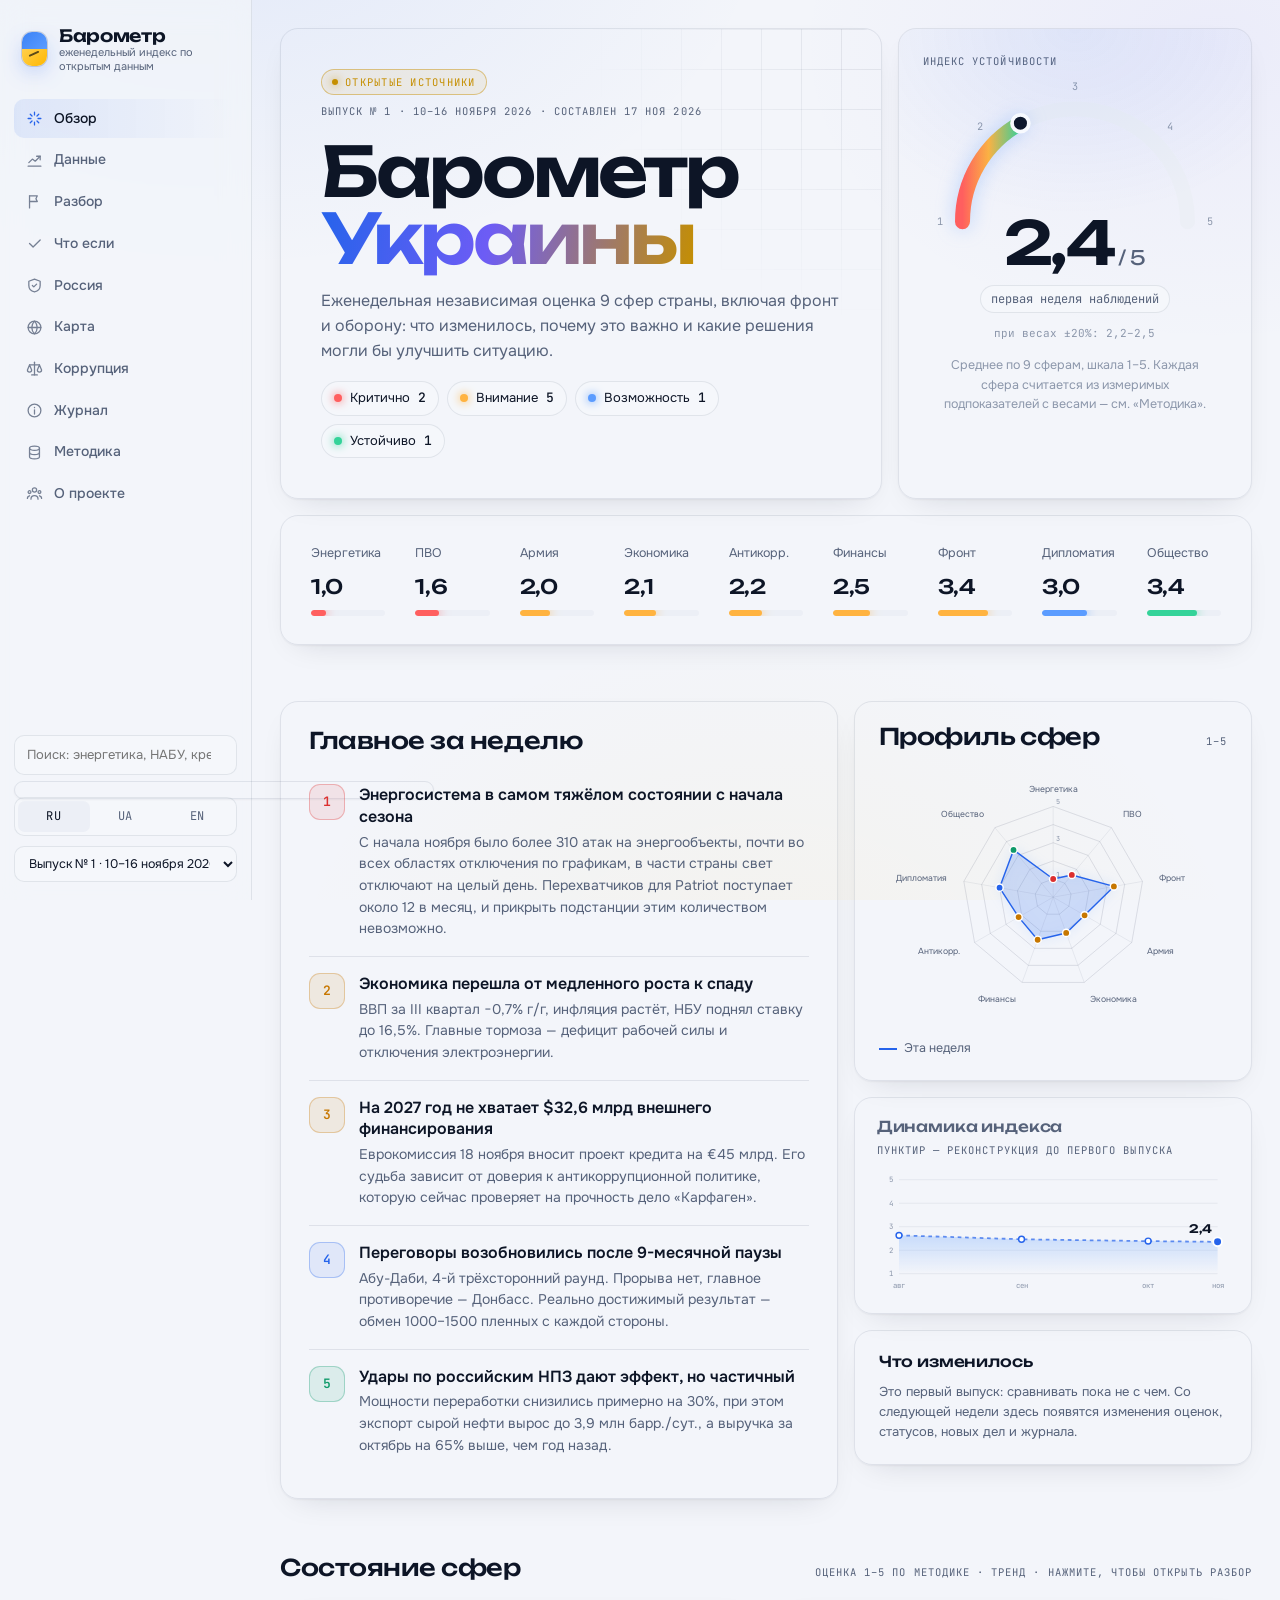
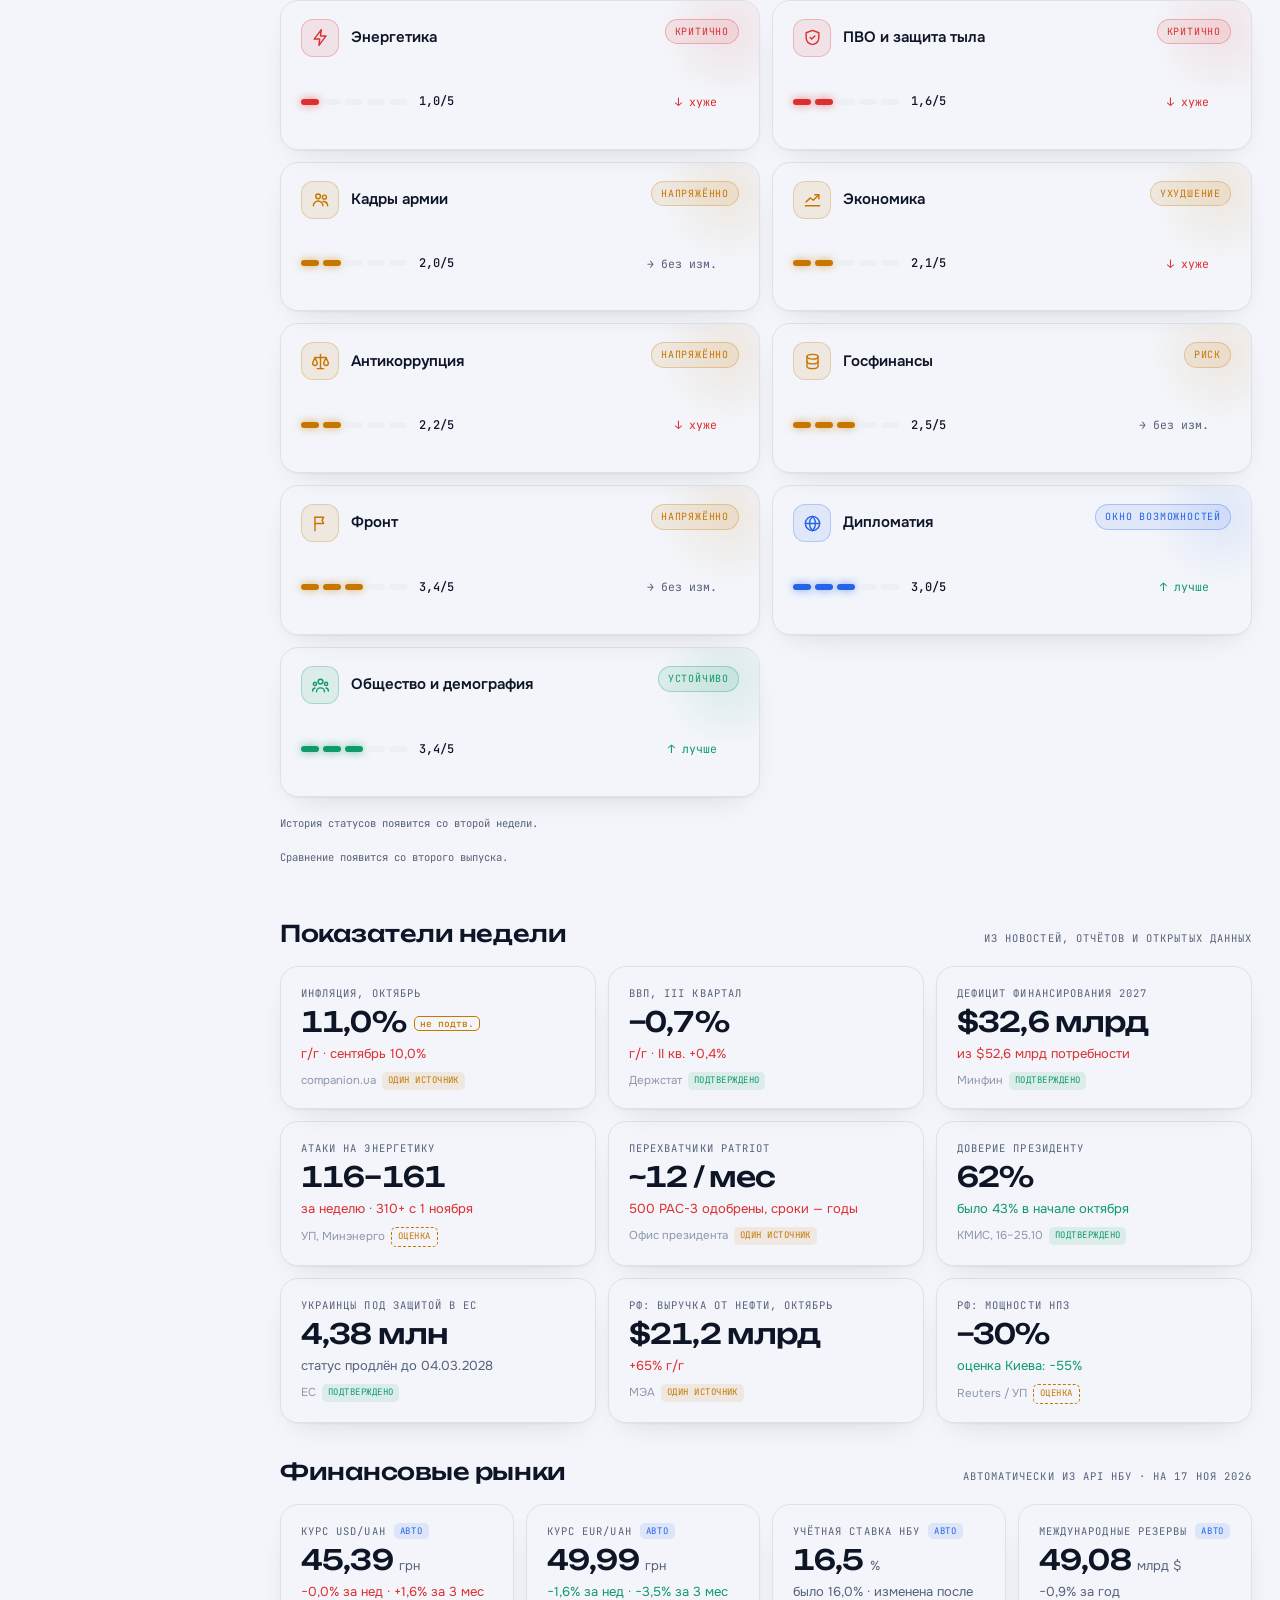
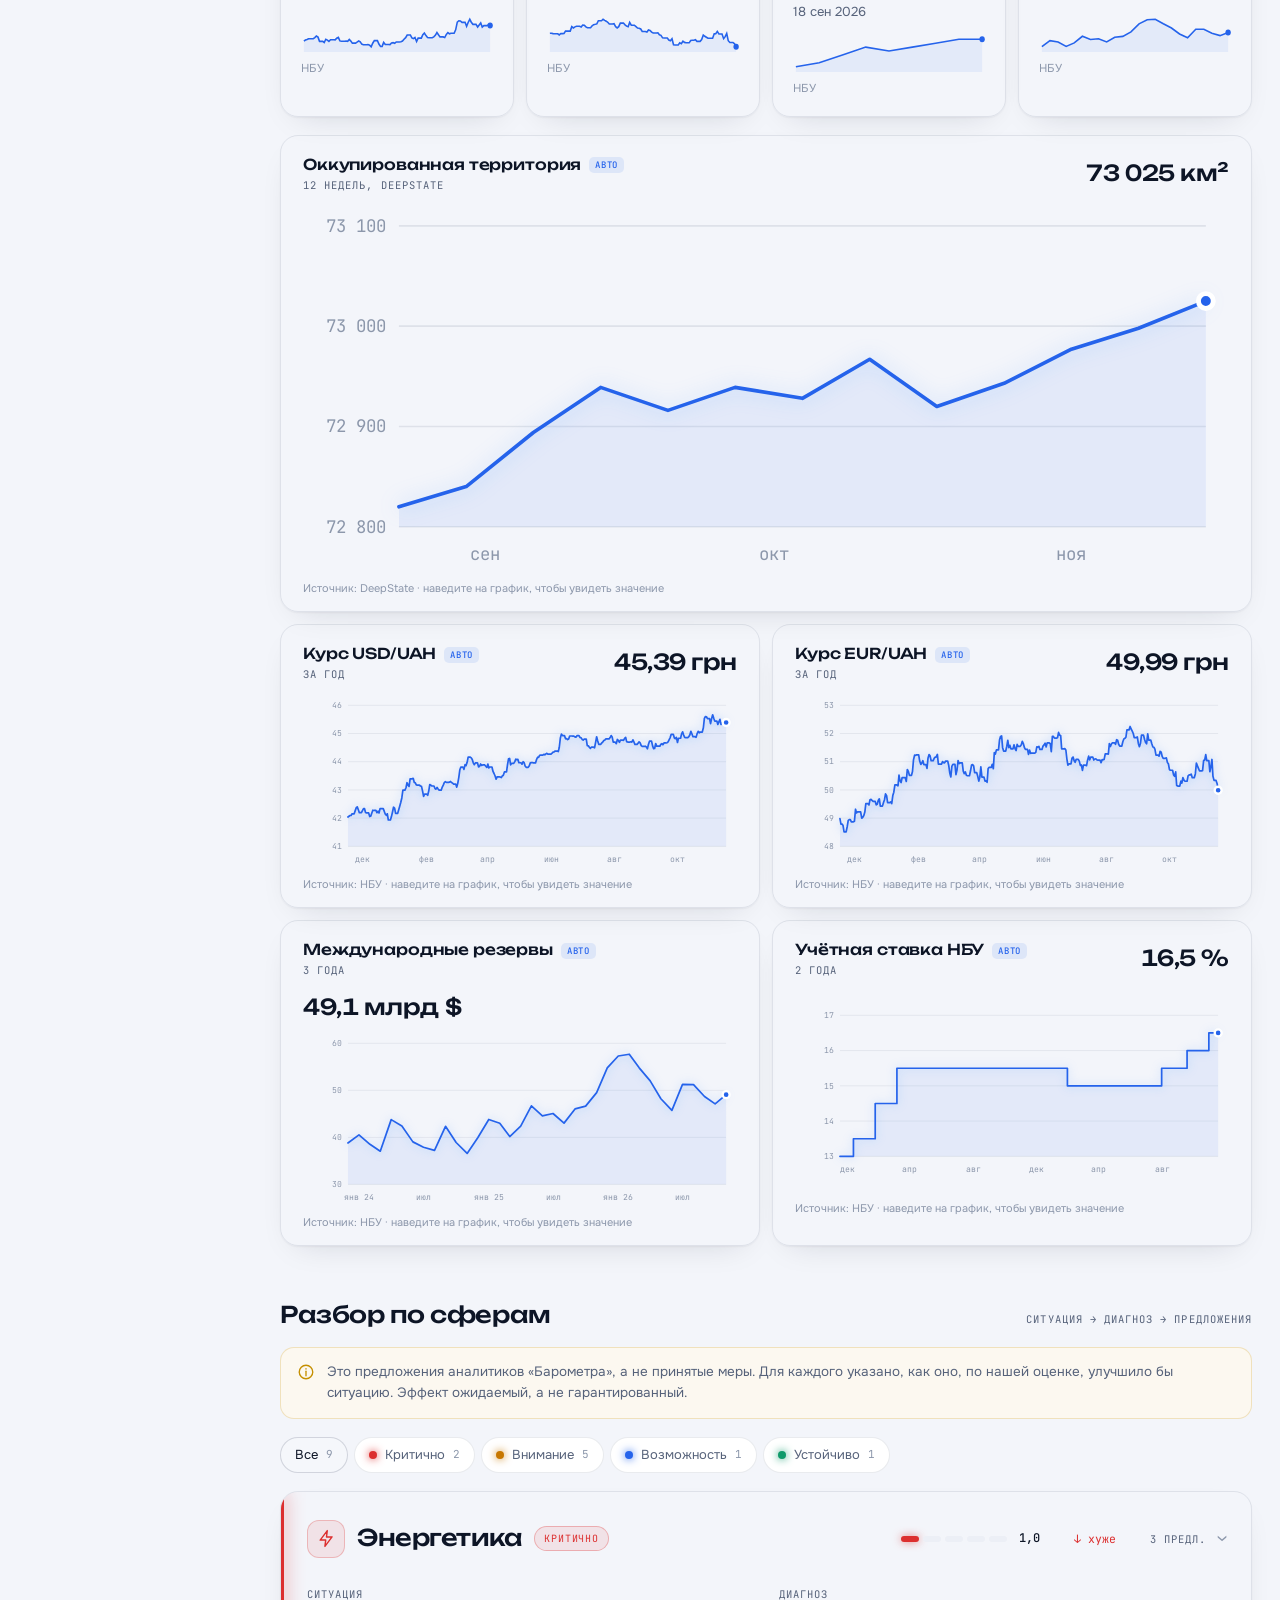
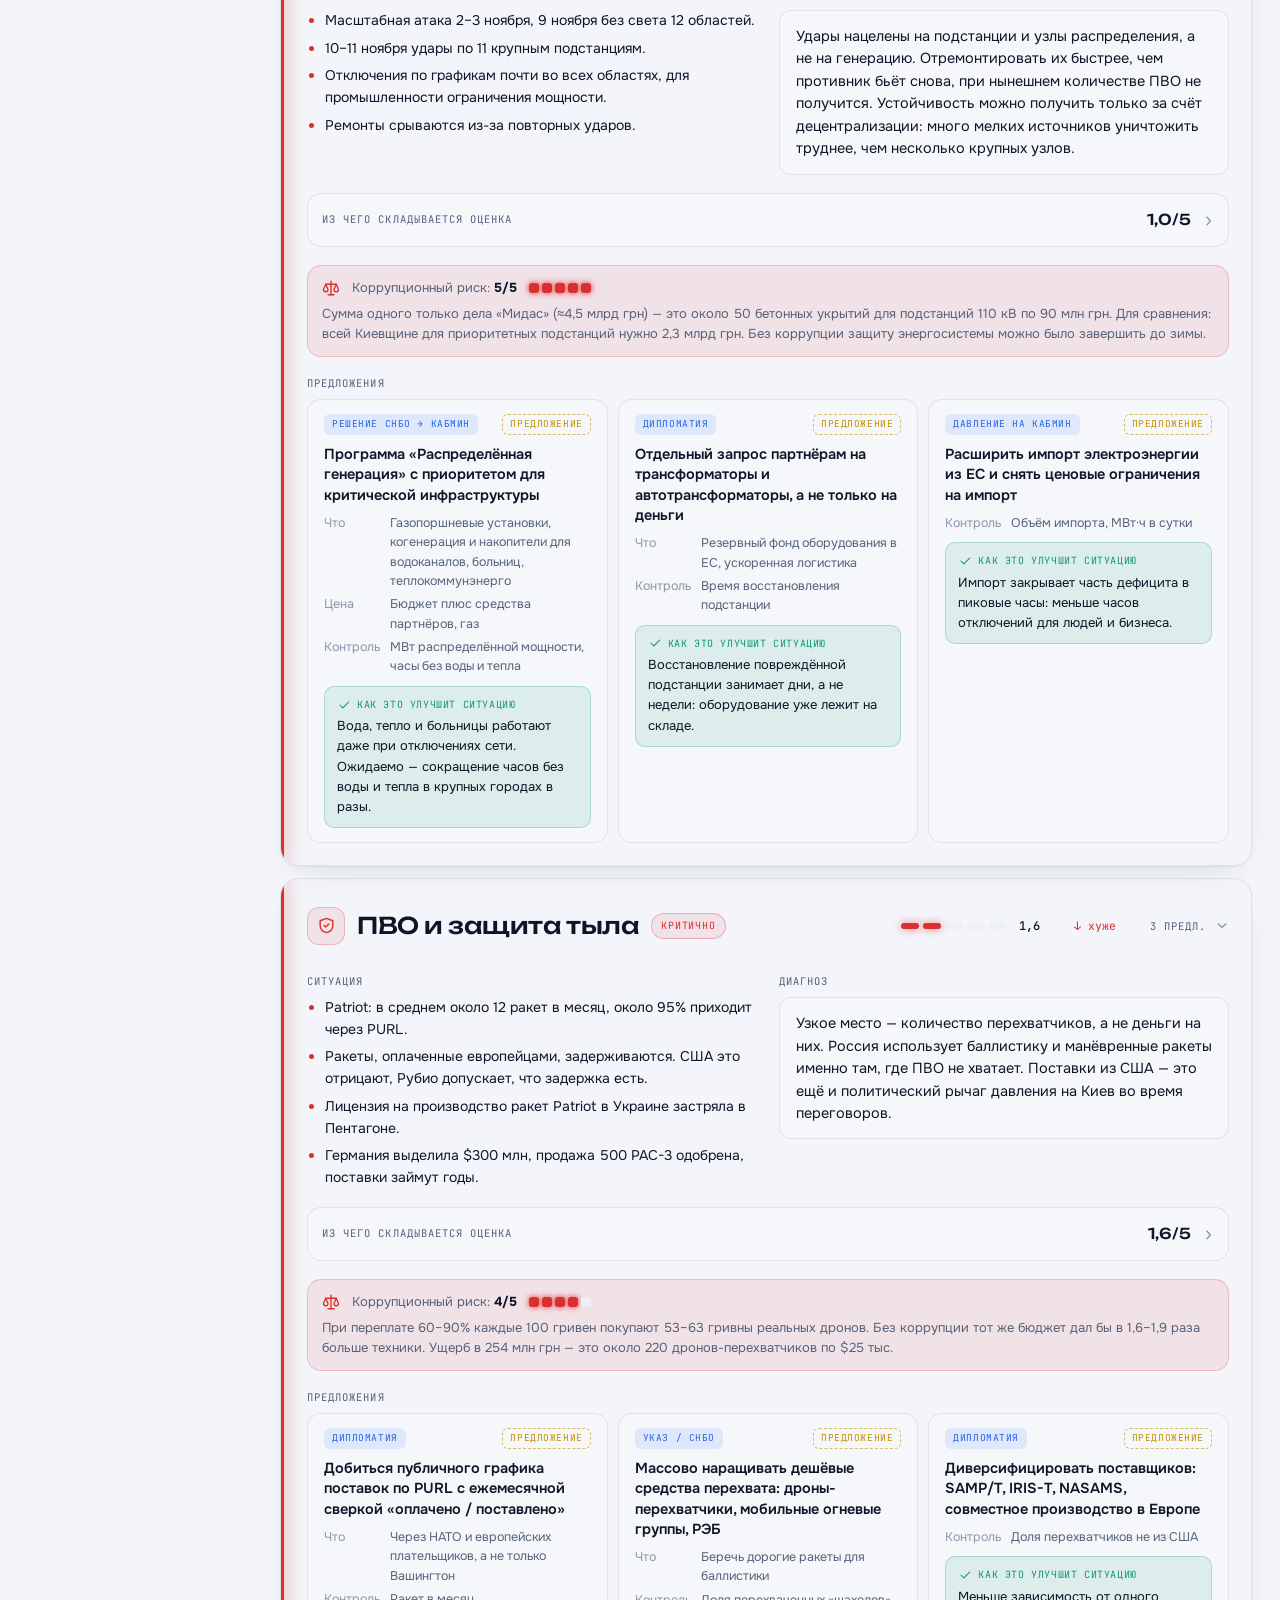
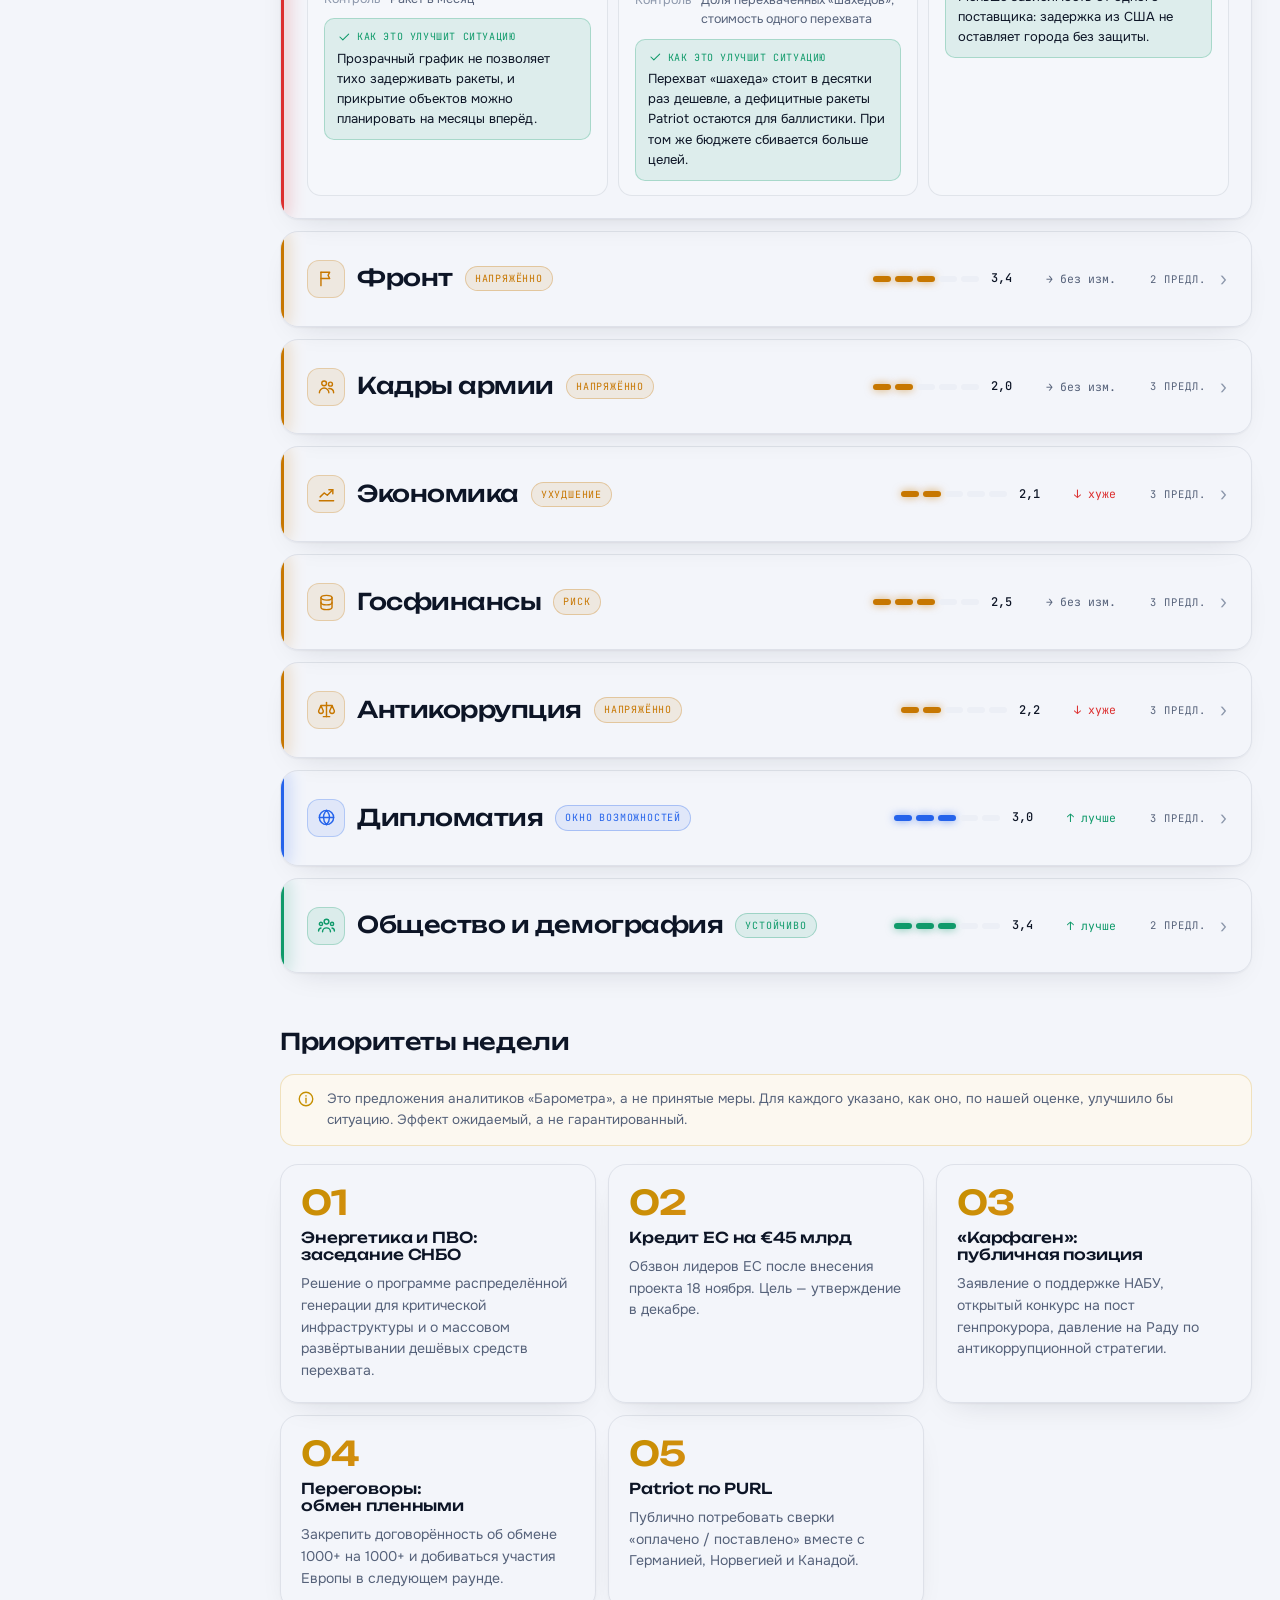
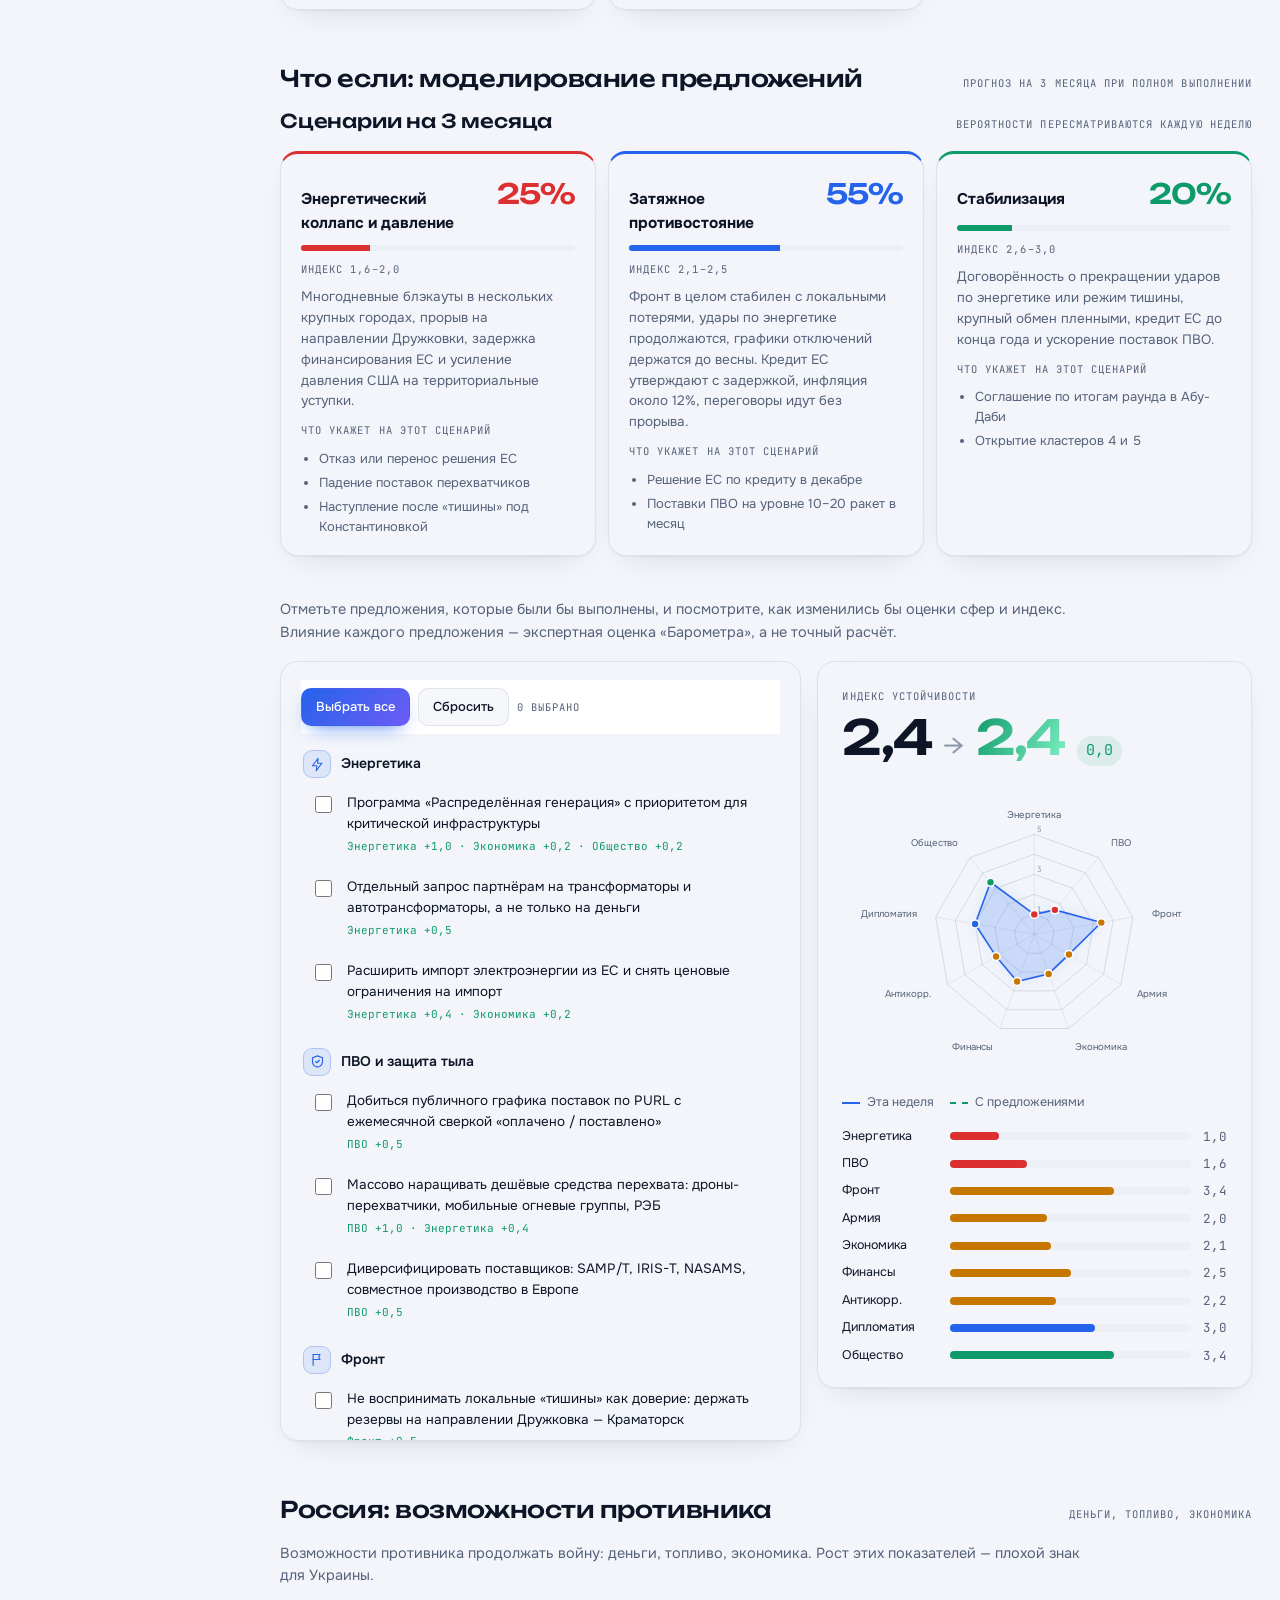
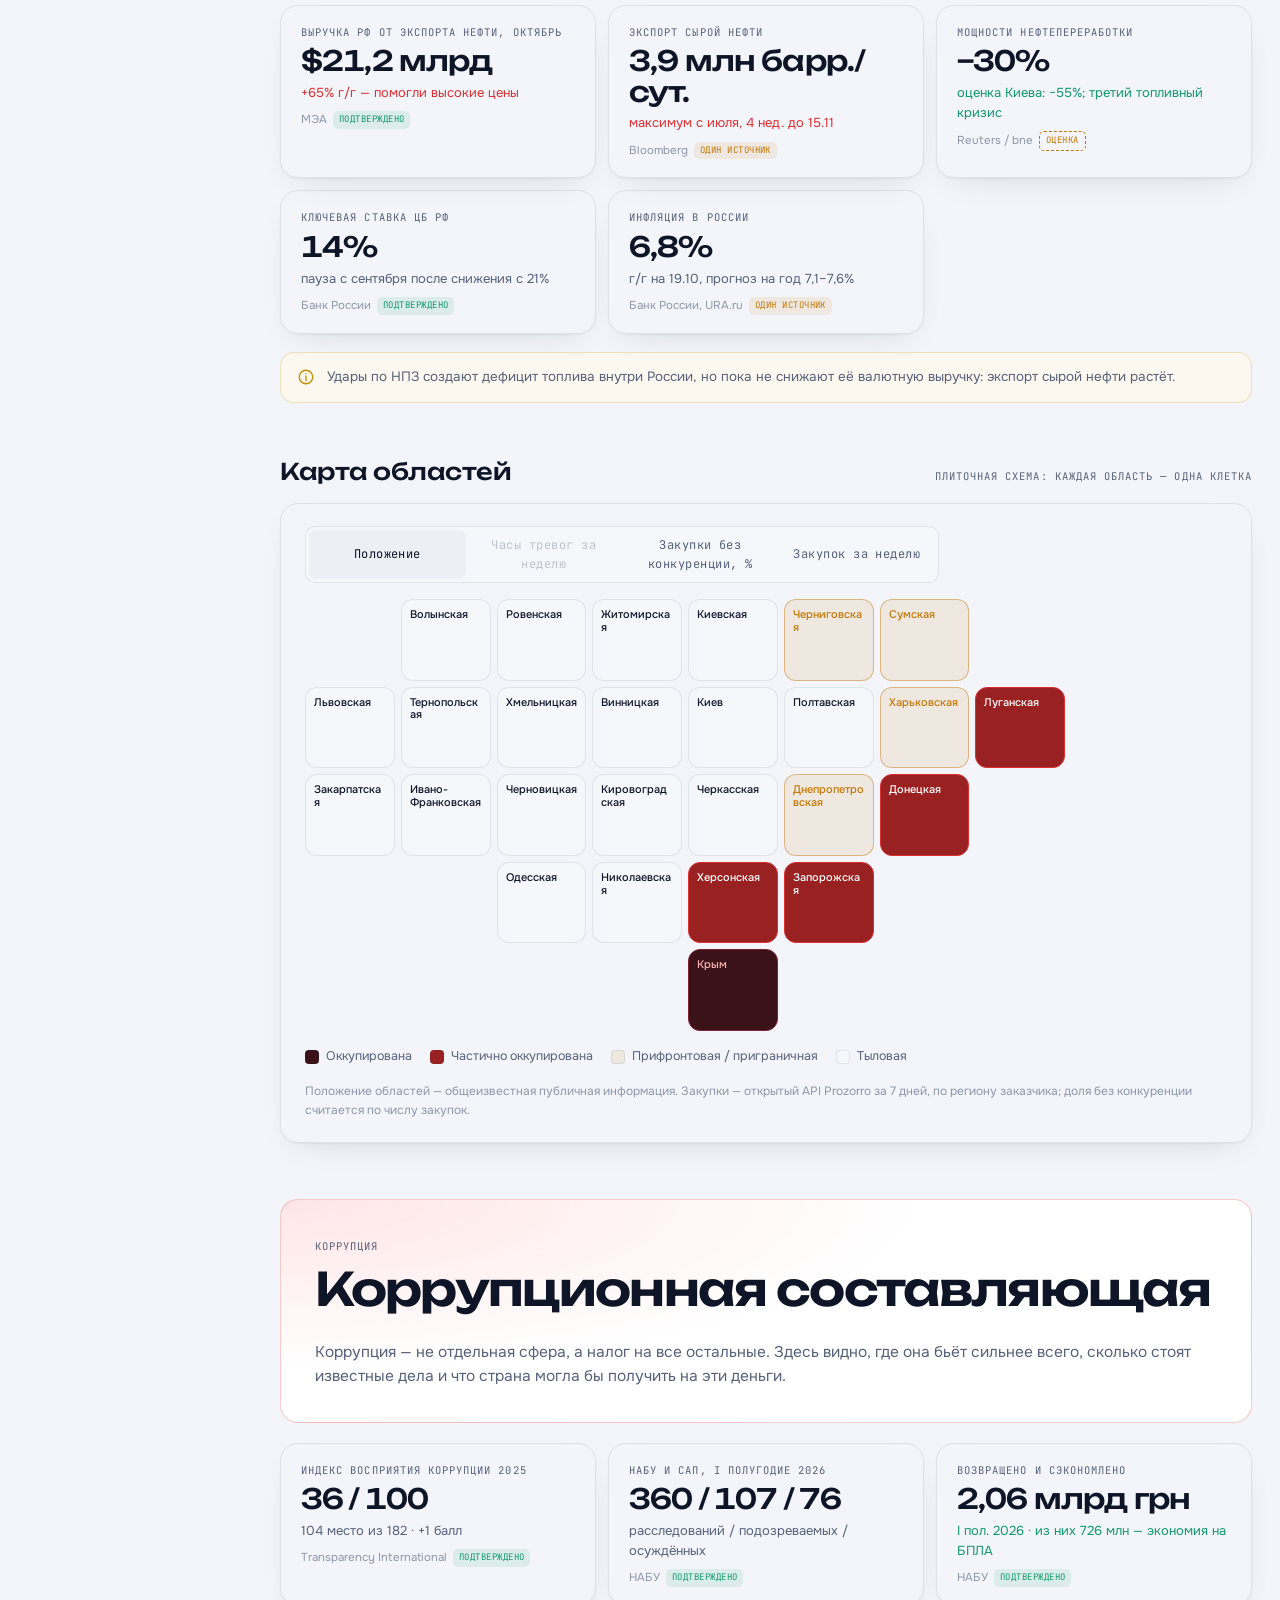
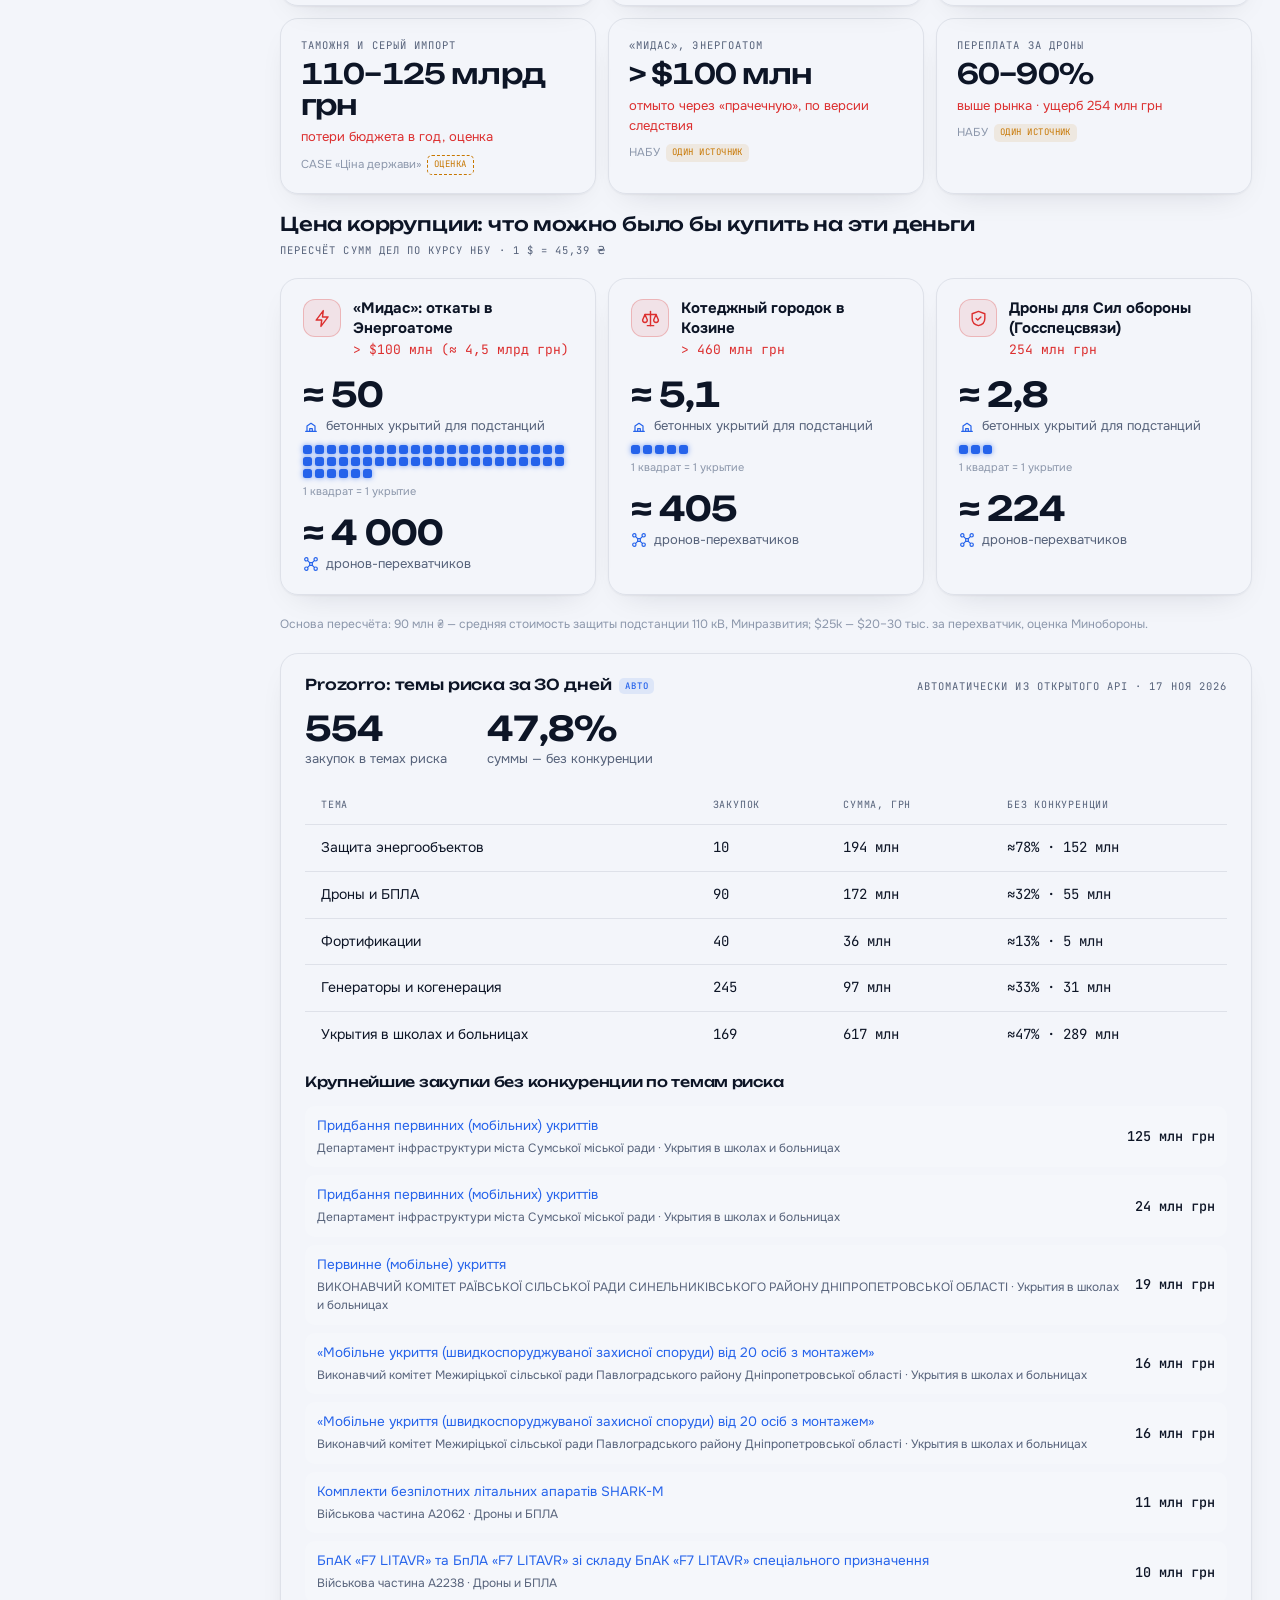
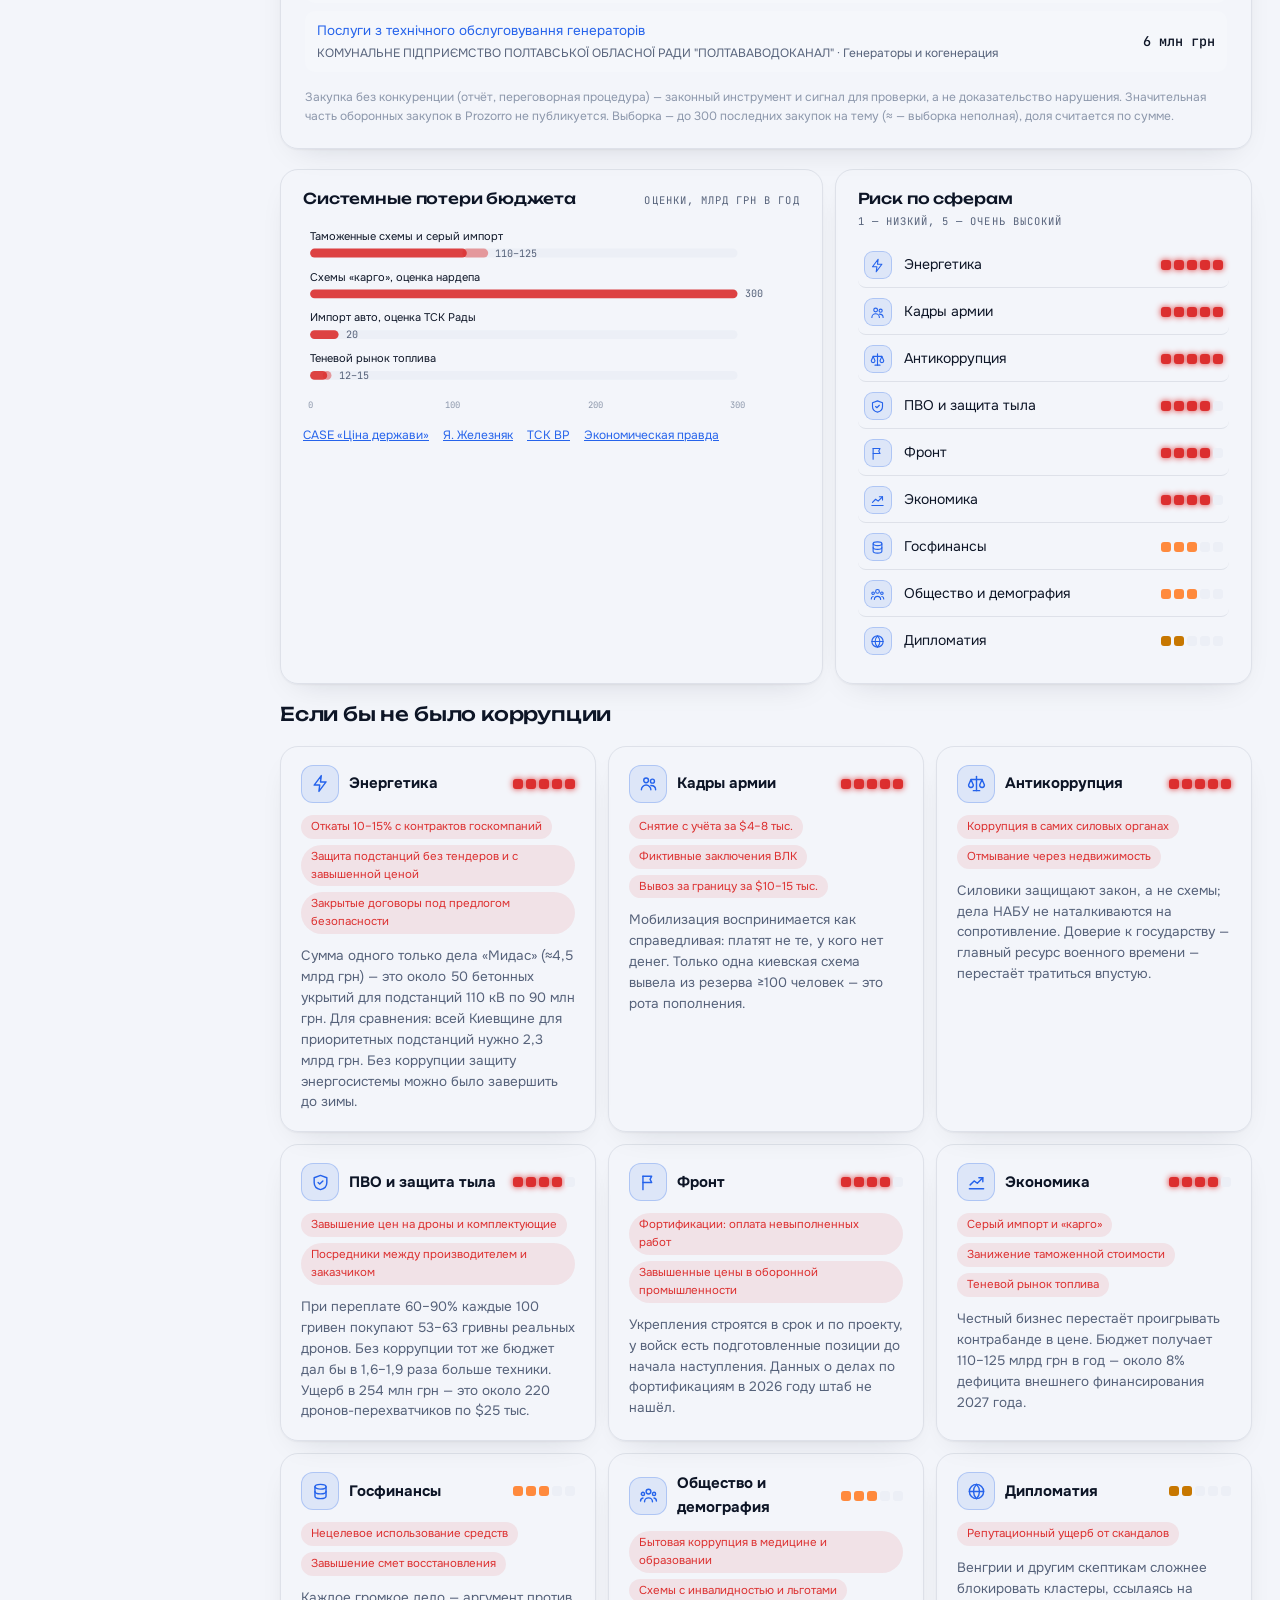
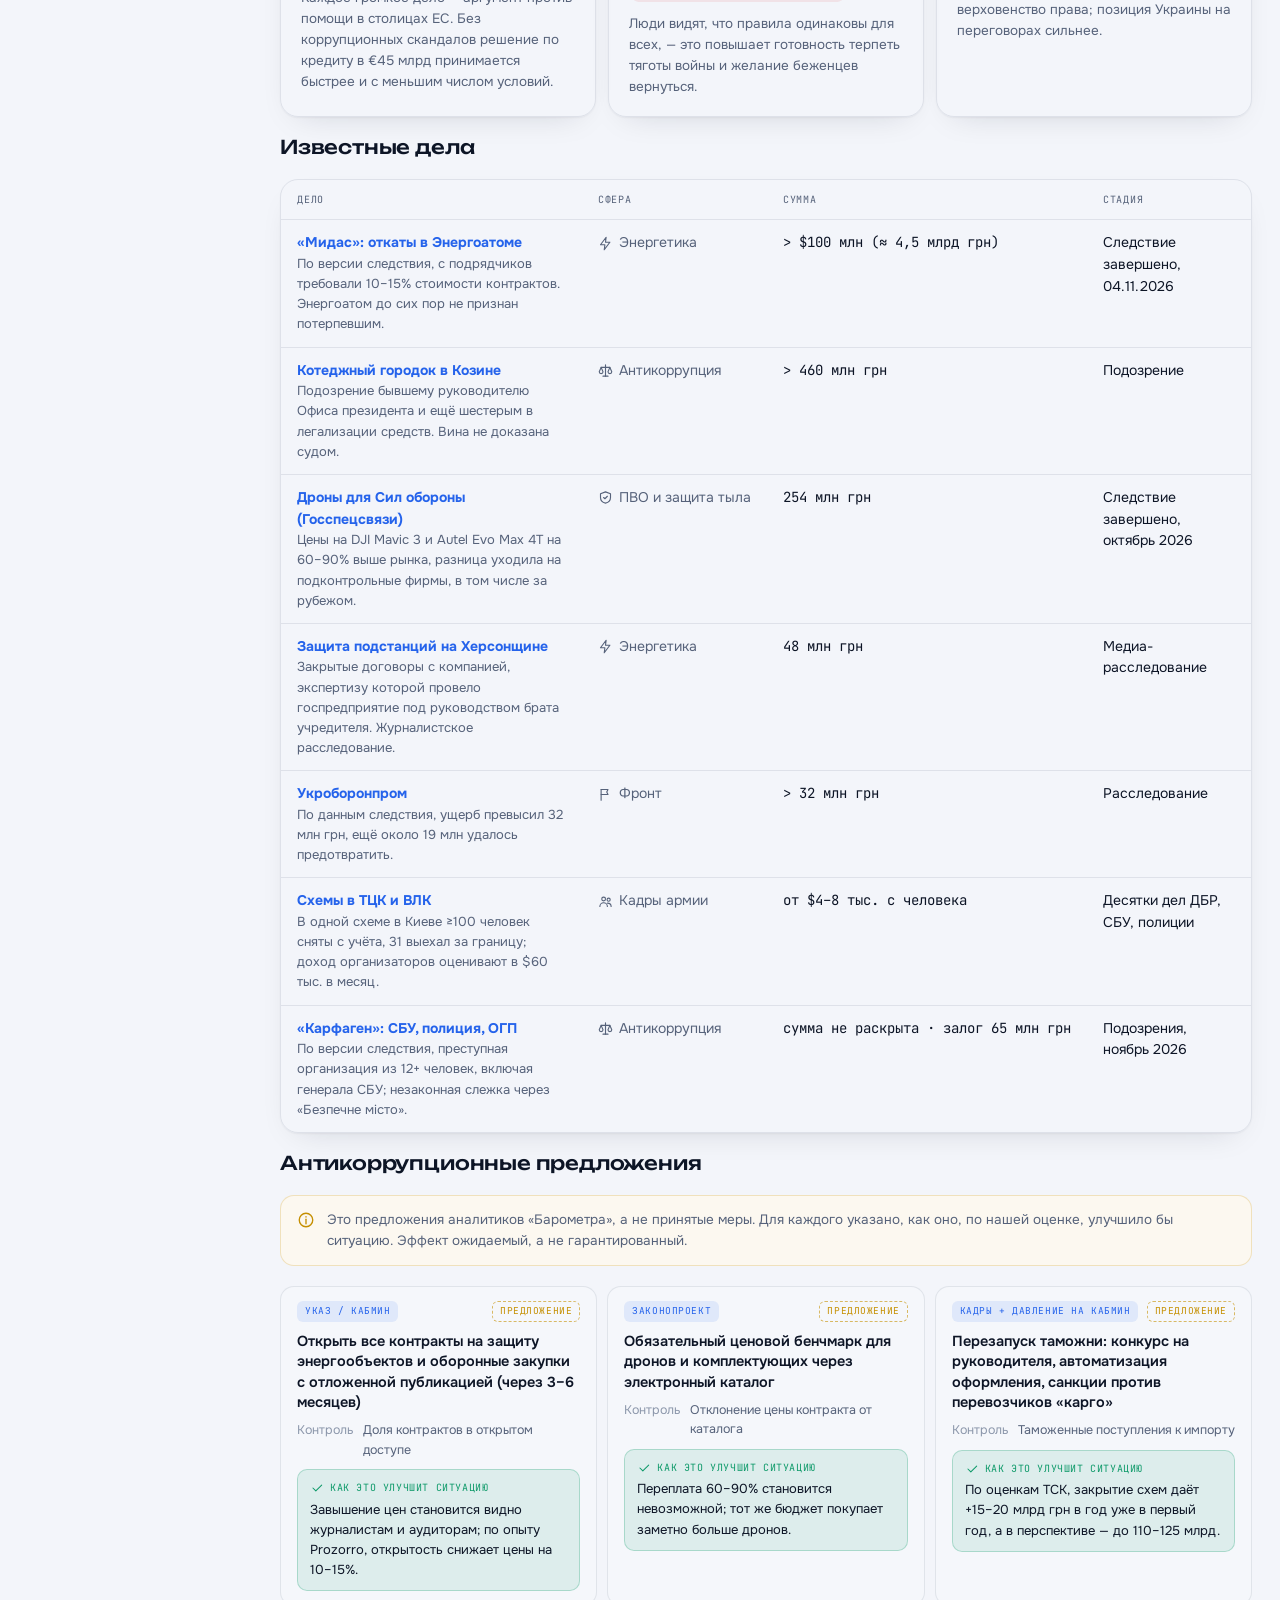
==== site/index.html @ 3b766e54 "Прогнозы с вероятностями, сценарии, панель «Россия», страницы выпусков, поиск, сравнение, контроль с" ====
<!doctype html>
<html lang="ru">
<head>
<meta charset="utf-8">
<meta name="viewport" content="width=device-width, initial-scale=1, viewport-fit=cover">
<title>Барометр Украины</title>
<meta name="claude:viewport-fit-sides" content="cover">
<meta name="description" content="Барометр Украины: еженедельный независимый индекс устойчивости по 9 сферам, данные, предложения и коррупционная составляющая. RU / UA / EN.">
<meta property="og:title" content="Барометр Украины">
<meta property="og:description" content="Еженедельный независимый индекс устойчивости Украины по открытым данным.">
<meta property="og:type" content="website">
<meta property="og:image" content="card.png">
<meta name="twitter:card" content="summary_large_image">
<meta name="theme-color" content="#07090f">
<link rel="preconnect" href="https://fonts.googleapis.com">
<link rel="stylesheet" href="https://fonts.googleapis.com/css2?family=Unbounded:wght@400;500;600;700&family=Onest:wght@400;500;600;700&family=JetBrains+Mono:wght@400;500;600&display=swap">
<link rel="stylesheet" href="style.css">
</head>
<body>
<div class="shell">
  <aside class="side-nav" id="side">
    <a class="brand" href="#overview">
      <span class="brand-mark" aria-hidden="true"><i></i><i></i><i></i></span>
      <span class="brand-txt"><span class="brand-name" data-i18n="brand">Барометр</span><span class="brand-sub" data-i18n="brandSub">еженедельный индекс по открытым данным</span></span>
    </a>
    <nav class="nav" id="nav" aria-label="Sections"></nav>
    <div class="search-wrap"><input type="search" id="search" autocomplete="off"><div class="search-res card" id="search-res" hidden></div></div>
    <div class="side-foot">
      <div class="seg" role="group" aria-label="Language" id="lang">
        <button type="button" id="lang-ru" data-lang="ru">RU</button>
        <button type="button" id="lang-uk" data-lang="uk">UA</button>
        <button type="button" id="lang-en" data-lang="en">EN</button>
      </div>
      <select id="week-select" aria-label="Week"></select>
    </div>
  </aside>

  <div class="main-col">
    <main class="wrap" id="app">
      <div class="loading" id="loading"><span class="spinner"></span></div>
    </main>
    <footer class="foot">
      <div class="foot-in">
        <span id="foot-note"></span>
        <span class="mono" id="updated"></span>
      </div>
    </footer>
  </div>
</div>
<script src="app.js"></script>
</body>
</html>
---- site/style.css ----
/* Барометр Украины — дизайн-система v4.
   Layout: боковая навигация + основная колонка; данные в «бенто»-сетке карточек.
   Тёмная тема — основная (ночной экран аналитического продукта), светлая — альтернативная. */
:root{
  --bg:#06080d; --bg-2:#0a0e16; --surface:#0d121c; --surface-2:#121928; --surface-3:#182133;
  --ink:#eaf0fa; --muted:#93a0b6; --faint:#5f6b80; --line:rgba(148,170,210,.11); --line-2:rgba(148,170,210,.2);
  --accent:#5b9cff; --accent-2:#8b7bff; --accent-soft:rgba(91,156,255,.14); --wheat:#ffcf4d;
  --crit:#ff5f5f; --warn:#ffb340; --ok:#34d399; --info:#5b9cff;
  --crit-bg:rgba(255,95,95,.13); --warn-bg:rgba(255,179,64,.13); --ok-bg:rgba(52,211,153,.13); --info-bg:rgba(91,156,255,.14);
  --crit-s:#ff5f5f; --warn-s:#ffb340; --ok-s:#34d399; --info-s:#5b9cff;
  --screen:#0d121c; --screen-2:#121928; --screen-ink:#eaf0fa; --screen-muted:#93a0b6; --screen-line:rgba(148,170,210,.11);
  --f-display:"Unbounded","Segoe UI",system-ui,sans-serif;
  --f-body:"Onest","Segoe UI",system-ui,sans-serif;
  --f-mono:"JetBrains Mono",ui-monospace,Consolas,monospace;
  --gl:max(16px,env(safe-area-inset-left,0px)); --gr:max(16px,env(safe-area-inset-right,0px));
  --radius:18px; --radius-s:12px;
  --card-bg:linear-gradient(180deg,rgba(255,255,255,.035),rgba(255,255,255,.012));
  --shadow:0 1px 0 rgba(255,255,255,.04) inset,0 20px 40px -24px rgba(0,0,0,.6);
  --glow-a:rgba(91,156,255,.16); --glow-b:rgba(139,123,255,.10); --glow-c:rgba(255,207,77,.06);
  color-scheme:dark;
}
@media (prefers-color-scheme:light){:root:not([data-theme="dark"]){
  --bg:#f3f5fa; --bg-2:#eef1f7; --surface:#ffffff; --surface-2:#f5f7fb; --surface-3:#eceff6;
  --ink:#0d1526; --muted:#56627a; --faint:#8c97ab; --line:rgba(20,34,64,.09); --line-2:rgba(20,34,64,.16);
  --accent:#2563eb; --accent-2:#6d5cf5; --accent-soft:rgba(37,99,235,.10); --wheat:#c58f00;
  --crit:#dc2f2f; --warn:#c77700; --ok:#0f9a6a; --info:#2563eb;
  --crit-bg:rgba(220,47,47,.09); --warn-bg:rgba(199,119,0,.10); --ok-bg:rgba(15,154,106,.10); --info-bg:rgba(37,99,235,.09);
  --screen:#ffffff; --screen-2:#f5f7fb; --screen-ink:#0d1526; --screen-muted:#56627a; --screen-line:rgba(20,34,64,.09);
  --card-bg:#ffffff; --shadow:0 1px 2px rgba(13,21,38,.05),0 12px 32px -18px rgba(13,21,38,.18);
  --glow-a:rgba(37,99,235,.08); --glow-b:rgba(109,92,245,.06); --glow-c:rgba(255,207,77,.08); color-scheme:light}}
:root[data-theme="light"]{
  --bg:#f3f5fa; --bg-2:#eef1f7; --surface:#ffffff; --surface-2:#f5f7fb; --surface-3:#eceff6;
  --ink:#0d1526; --muted:#56627a; --faint:#8c97ab; --line:rgba(20,34,64,.09); --line-2:rgba(20,34,64,.16);
  --accent:#2563eb; --accent-2:#6d5cf5; --accent-soft:rgba(37,99,235,.10); --wheat:#c58f00;
  --crit:#dc2f2f; --warn:#c77700; --ok:#0f9a6a; --info:#2563eb;
  --crit-bg:rgba(220,47,47,.09); --warn-bg:rgba(199,119,0,.10); --ok-bg:rgba(15,154,106,.10); --info-bg:rgba(37,99,235,.09);
  --screen:#ffffff; --screen-2:#f5f7fb; --screen-ink:#0d1526; --screen-muted:#56627a; --screen-line:rgba(20,34,64,.09);
  --card-bg:#ffffff; --shadow:0 1px 2px rgba(13,21,38,.05),0 12px 32px -18px rgba(13,21,38,.18);
  --glow-a:rgba(37,99,235,.08); --glow-b:rgba(109,92,245,.06); --glow-c:rgba(255,207,77,.08); color-scheme:light}

*{box-sizing:border-box}
html{scroll-padding-top:24px;scroll-behavior:smooth}
@media (prefers-reduced-motion:reduce){html{scroll-behavior:auto}*{transition:none!important;animation:none!important}}
body{margin:0;background:var(--bg);color:var(--ink);font-family:var(--f-body);font-size:15px;line-height:1.55;-webkit-font-smoothing:antialiased;
  background-image:radial-gradient(900px 600px at 18% -10%,var(--glow-a),transparent 60%),radial-gradient(700px 500px at 95% 5%,var(--glow-b),transparent 60%),radial-gradient(800px 600px at 60% 110%,var(--glow-c),transparent 60%);
  background-attachment:fixed}
h1,h2,h3,h4{font-family:var(--f-display);text-wrap:balance;margin:0;line-height:1.15;letter-spacing:-.02em}
h2{font-size:clamp(19px,2vw,23px);font-weight:500}
h3{font-size:15px;font-weight:500;letter-spacing:-.01em}
p{margin:0}
a{color:var(--accent)}
:focus-visible{outline:2px solid var(--accent);outline-offset:2px;border-radius:6px}
::selection{background:var(--accent);color:#fff}
.mono{font-family:var(--f-mono);font-variant-numeric:tabular-nums}
.label{font-family:var(--f-mono);font-size:10.5px;letter-spacing:.1em;text-transform:uppercase;color:var(--muted)}
.muted{color:var(--muted);font-size:13px}

/* ================= Каркас: боковая навигация ================= */
.shell{display:grid;grid-template-columns:252px minmax(0,1fr);min-height:100vh}
.side-nav{position:sticky;top:0;height:100vh;padding:22px 14px 18px max(14px,env(safe-area-inset-left,0px));display:flex;flex-direction:column;gap:22px;
  border-right:1px solid var(--line);background:color-mix(in srgb,var(--bg) 70%,transparent);backdrop-filter:blur(14px)}
.brand{display:flex;align-items:center;gap:12px;text-decoration:none;color:inherit;padding:4px 8px}
.brand-mark{width:34px;height:34px;border-radius:10px;display:grid;grid-template-rows:1fr 1fr;overflow:hidden;position:relative;box-shadow:0 0 0 1px var(--line-2),0 8px 24px -8px var(--accent)}
.brand-mark i:nth-child(1){background:linear-gradient(135deg,#3b82f6,#5b9cff)}
.brand-mark i:nth-child(2){background:linear-gradient(135deg,#ffcf4d,#ffb800)}
.brand-mark i:nth-child(3){position:absolute;inset:auto 7px 9px 7px;height:2px;background:rgba(6,8,13,.65);border-radius:2px;transform:rotate(-24deg);transform-origin:left}
.brand-txt{display:grid;line-height:1.2}
.brand-name{font-family:var(--f-display);font-weight:600;font-size:17px;letter-spacing:-.02em}
.brand-sub{font-size:11px;color:var(--muted)}
.nav{display:flex;flex-direction:column;gap:2px;flex:1;min-height:0;overflow:auto}
.nav a{display:flex;align-items:center;gap:11px;color:var(--muted);text-decoration:none;font-size:14px;font-weight:500;padding:9px 12px;border-radius:10px;transition:background .15s,color .15s;position:relative}
.nav a .ico{width:17px;height:17px;opacity:.8}
.nav a:hover{color:var(--ink);background:var(--surface-2)}
.nav a.active{color:var(--ink);background:linear-gradient(90deg,var(--accent-soft),transparent)}
.nav a.active::before{content:"";position:absolute;left:-14px;top:8px;bottom:8px;width:3px;border-radius:3px;background:var(--accent);box-shadow:0 0 12px var(--accent)}
.nav a.active .ico{color:var(--accent);opacity:1}
.side-foot{display:grid;gap:10px}
.seg{display:inline-flex;background:var(--surface-2);border:1px solid var(--line);border-radius:10px;padding:3px}
.seg button{flex:1;font:inherit;font-family:var(--f-mono);font-size:12px;letter-spacing:.04em;color:var(--muted);background:none;border:0;border-radius:7px;padding:6px 10px;cursor:pointer}
.seg button[aria-pressed="true"]{background:var(--surface-3);color:var(--ink);box-shadow:0 1px 0 rgba(255,255,255,.06) inset}
select{font:inherit;font-size:12.5px;color:var(--ink);background:var(--surface-2);border:1px solid var(--line);border-radius:10px;padding:8px 10px;max-width:100%;width:100%}
.main-col{min-width:0;display:flex;flex-direction:column}
.wrap{width:100%;max-width:1320px;margin:0 auto;padding-left:max(28px,var(--gl));padding-right:max(28px,var(--gr));padding-block:28px 64px;display:grid;gap:56px}
@media (max-width:980px){
  .shell{grid-template-columns:1fr}
  .side-nav{height:auto;flex-direction:row;flex-wrap:wrap;align-items:center;gap:10px;padding:10px var(--gr) 10px var(--gl);z-index:20;top:env(safe-area-inset-top,0px);border-right:0;border-bottom:1px solid var(--line)}
  .brand-sub{display:none}
  .nav{order:3;flex-basis:100%;flex-direction:row;overflow-x:auto;gap:4px;scrollbar-width:none}
  .nav a{white-space:nowrap;padding:7px 10px;font-size:13px}
  .nav a.active::before{display:none}
  .side-foot{margin-left:auto;display:flex;gap:8px}
  .side-foot select{width:auto;max-width:190px}
  .wrap{padding-left:var(--gl);padding-right:var(--gr);padding-block:18px 48px;gap:40px}
  body::before{content:"";position:fixed;inset:0 0 auto;height:env(safe-area-inset-top,0px);z-index:30;background:var(--bg)}
}
@media (max-width:560px){.side-foot select{max-width:150px}.brand-name{font-size:15px}}

.loading{display:grid;place-items:center;min-height:50vh}
.spinner{width:28px;height:28px;border-radius:50%;border:2px solid var(--line-2);border-top-color:var(--accent);animation:spin 1s linear infinite}
@keyframes spin{to{transform:rotate(360deg)}}
.error{padding:28px;color:var(--crit);background:var(--surface);border:1px solid var(--line);border-radius:var(--radius);line-height:1.7}

section{display:grid;gap:18px;min-width:0}
.sec-head{display:flex;flex-wrap:wrap;gap:6px 16px;align-items:baseline;justify-content:space-between}
.card{background:var(--card-bg),var(--surface);border:1px solid var(--line);border-radius:var(--radius);box-shadow:var(--shadow);position:relative}
.crit{--c:var(--crit);--cb:var(--crit-bg);--cs:var(--crit-s)} .warn{--c:var(--warn);--cb:var(--warn-bg);--cs:var(--warn-s)}
.ok{--c:var(--ok);--cb:var(--ok-bg);--cs:var(--ok-s)} .info{--c:var(--info);--cb:var(--info-bg);--cs:var(--info-s)}
.pill{font-family:var(--f-mono);font-size:10px;letter-spacing:.08em;text-transform:uppercase;padding:4px 9px;border-radius:999px;color:var(--c);background:var(--cb);white-space:nowrap;border:1px solid color-mix(in srgb,var(--c) 30%,transparent)}
.tag{font-family:var(--f-mono);font-size:9px;letter-spacing:.08em;text-transform:uppercase;color:var(--accent);background:var(--accent-soft);border-radius:5px;padding:2px 6px;margin-left:8px;vertical-align:middle}
.unv{font-family:var(--f-mono);font-size:9.5px;color:var(--warn);border:1px solid var(--warn);border-radius:5px;padding:0 5px;margin-left:8px;vertical-align:middle;letter-spacing:0}

/* ================= Герой: бенто ================= */
.hero{display:grid;grid-template-columns:minmax(0,1.7fr) minmax(300px,1fr);gap:16px}
@media (max-width:860px){.hero{grid-template-columns:1fr}}
.hero-main{padding:clamp(24px,3.4vw,40px);display:grid;gap:18px;align-content:space-between;overflow:hidden;min-height:340px}
.hero-main::after{content:"";position:absolute;inset:0;pointer-events:none;border-radius:inherit;
  background-image:linear-gradient(var(--line) 1px,transparent 1px),linear-gradient(90deg,var(--line) 1px,transparent 1px);background-size:40px 40px;
  mask-image:radial-gradient(70% 90% at 100% 0%,#000,transparent 70%);-webkit-mask-image:radial-gradient(70% 90% at 100% 0%,#000,transparent 70%)}
.hero-main>*{position:relative;z-index:1}
.hero-meta{display:flex;flex-wrap:wrap;gap:8px 12px;align-items:center}
.stamp{font-family:var(--f-mono);font-size:10.5px;letter-spacing:.12em;text-transform:uppercase;color:var(--wheat);border:1px solid color-mix(in srgb,var(--wheat) 45%,transparent);background:color-mix(in srgb,var(--wheat) 8%,transparent);padding:4px 10px;border-radius:999px;display:inline-flex;gap:7px;align-items:center}
.stamp::before{content:"";width:6px;height:6px;border-radius:50%;background:var(--wheat);box-shadow:0 0 10px var(--wheat);animation:pulse 2.4s ease-in-out infinite}
@keyframes pulse{50%{opacity:.35}}
.hero h1{font-size:clamp(34px,5.4vw,72px);font-weight:600;line-height:.98;letter-spacing:-.045em}
.hero h1 em{font-style:normal;background:linear-gradient(100deg,var(--accent) 0%,var(--accent-2) 45%,var(--wheat) 100%);-webkit-background-clip:text;background-clip:text;color:transparent}
.hero .lead{color:var(--muted);max-width:56ch;font-size:16px}
.hero-chips{display:flex;flex-wrap:wrap;gap:8px}
.hero-chips span{display:inline-flex;gap:8px;align-items:center;font-size:13px;padding:6px 12px;border-radius:999px;background:var(--surface-2);border:1px solid var(--line)}
.hero-chips i{width:8px;height:8px;border-radius:50%;background:var(--cs);box-shadow:0 0 10px var(--cs)}
.hero-chips b{font-family:var(--f-mono);font-weight:500}

.gauge{padding:24px 24px 20px;display:grid;gap:6px;align-content:start;justify-items:center;text-align:center;overflow:hidden}
.gauge::before{content:"";position:absolute;inset:-40% -20% auto;height:80%;background:radial-gradient(closest-side,var(--glow-a),transparent);pointer-events:none}
.gauge .label{justify-self:start}
.gauge svg{width:100%;max-width:320px;height:auto;display:block;margin-top:6px;overflow:visible}
.g-track{fill:none;stroke:var(--surface-3);stroke-width:16;stroke-linecap:round}
.g-val{fill:none;stroke:url(#gaugeGrad);stroke-width:16;stroke-linecap:round;filter:drop-shadow(0 0 10px rgba(91,156,255,.35))}
.g-tick{fill:var(--faint);font-family:var(--f-mono);font-size:11px}
.g-knob{fill:var(--ink);stroke:var(--surface);stroke-width:4}
.g-num{font-family:var(--f-display);font-size:68px;font-weight:600;letter-spacing:-.04em;line-height:1;margin-top:-58px}
.g-num small{font-size:20px;color:var(--muted);font-weight:400;margin-left:4px;letter-spacing:0}
.g-delta{font-family:var(--f-mono);font-size:12px;color:var(--muted);padding:4px 10px;border-radius:999px;background:var(--surface-2);border:1px solid var(--line);margin-top:6px}
.g-note{font-size:12.5px;color:var(--faint);max-width:34ch;margin-top:8px}

.strip{grid-column:1/-1;padding:18px 20px;display:grid;grid-template-columns:repeat(var(--n),minmax(0,1fr));gap:10px}
.strip a{display:grid;gap:8px;text-decoration:none;color:var(--ink);min-width:0;padding:10px;border-radius:12px;transition:background .15s}
.strip a:hover{background:var(--surface-2)}
.strip .bar{height:6px;border-radius:6px;background:var(--surface-3);position:relative;overflow:hidden}
.strip .bar::after{content:"";position:absolute;inset:0 auto 0 0;width:var(--w,50%);background:var(--cs);border-radius:6px;box-shadow:0 0 12px var(--cs)}
.strip .nm{font-size:12.5px;color:var(--muted);overflow:hidden;text-overflow:ellipsis;white-space:nowrap}
.strip .sv{font-family:var(--f-display);font-size:20px;font-weight:500;letter-spacing:-.02em}
@media (max-width:860px){.strip{grid-template-columns:repeat(3,minmax(0,1fr))}}

/* ================= Обзор ================= */
.overview{display:grid;grid-template-columns:minmax(0,1.4fr) minmax(0,1fr);gap:16px}
@media (max-width:1080px){.overview{grid-template-columns:1fr}}
.headlines{padding:26px 28px;display:grid;gap:0;align-content:start}
.headlines h2{margin-bottom:14px}
.hl{display:grid;grid-template-columns:36px 1fr;gap:14px;padding:16px 0;border-top:1px solid var(--line)}
.hl:first-of-type{border-top:0}
.hl-n{font-family:var(--f-mono);font-size:13px;font-weight:600;width:36px;height:36px;border-radius:11px;display:grid;place-items:center;color:var(--c);background:var(--cb);border:1px solid color-mix(in srgb,var(--c) 30%,transparent)}
.hl b{display:block;font-weight:600;margin-bottom:4px;font-size:16px;line-height:1.35}
.hl p{color:var(--muted);font-size:14px}
.side{display:grid;gap:16px;align-content:start}
.radar-card{padding:22px 24px;display:grid;gap:10px;align-content:start}
.radar svg{display:block;width:100%;height:auto}
.radar .ring{fill:none;stroke:var(--line-2)}
.radar .spoke{stroke:var(--line)}
.radar .ax{fill:var(--muted);font-family:var(--f-body);font-size:12px}
.radar .rv{fill:var(--faint);font-family:var(--f-mono);font-size:9.5px}
.radar .cur{fill:var(--accent);fill-opacity:.16;stroke:var(--accent);stroke-width:2;stroke-linejoin:round;filter:drop-shadow(0 0 8px rgba(91,156,255,.35))}
.radar .prev{fill:none;stroke:var(--faint);stroke-width:1.5;stroke-dasharray:4 4}
.radar .proj{fill:var(--ok);fill-opacity:.1;stroke:var(--ok);stroke-width:2;stroke-dasharray:6 4}
.radar .pt{stroke:var(--surface);stroke-width:2}
.legend{display:flex;flex-wrap:wrap;gap:6px 16px;font-size:12.5px;color:var(--muted)}
.legend span{display:inline-flex;align-items:center;gap:7px}
.legend i{width:18px;height:0;border-top:2px solid var(--accent)}
.legend i.dash{border-top:2px dashed var(--faint)} .legend i.proj{border-top:2px dashed var(--ok)}
.changes{padding:22px 24px;display:grid;gap:12px}
.changes ul{list-style:none;margin:0;padding:0;display:grid;gap:8px;font-size:13.5px}
.changes li{display:grid;grid-template-columns:auto 1fr;gap:8px;align-items:start;padding:8px 10px;border-radius:10px;background:var(--surface-2);border-left:3px solid var(--line-2)}
.changes li .ico{width:16px;height:16px;color:var(--muted)}
.changes li.ch-up{border-left-color:var(--ok)} .changes li.ch-down{border-left-color:var(--crit)}

/* ================= Плитки сфер ================= */
.tiles{display:grid;grid-template-columns:repeat(3,minmax(0,1fr));gap:12px}
@media (max-width:900px){.tiles{grid-template-columns:repeat(2,minmax(0,1fr))}}
@media (max-width:560px){.tiles{grid-template-columns:1fr}}
.tile{padding:18px 20px;display:grid;gap:16px;text-decoration:none;color:inherit;overflow:hidden;transition:transform .2s,border-color .2s}
.tile::after{content:"";position:absolute;right:-40px;top:-40px;width:140px;height:140px;border-radius:50%;background:radial-gradient(closest-side,var(--cb),transparent);pointer-events:none}
.tile:hover{transform:translateY(-3px);border-color:color-mix(in srgb,var(--c) 45%,transparent)}
.tile-top{display:flex;justify-content:space-between;gap:8px;align-items:flex-start}
.tile-n{display:flex;gap:12px;align-items:center;min-width:0}
.tile .nm{font-weight:600;font-size:15px;line-height:1.3}
.tile-bot{display:flex;justify-content:space-between;align-items:center;gap:8px}
.scorebar{display:flex;gap:4px;align-items:center}
.scorebar i{width:18px;height:6px;border-radius:3px;background:var(--surface-3)}
.scorebar i.on{background:var(--c);box-shadow:0 0 8px color-mix(in srgb,var(--c) 60%,transparent)}
.scorebar b{font-family:var(--f-mono);font-size:12px;font-weight:500;color:var(--ink);margin-left:8px}
.trend{font-family:var(--f-mono);font-size:11.5px;color:var(--muted);white-space:nowrap}
.trend.up{color:var(--ok)} .trend.down{color:var(--crit)}
.history{overflow-x:auto;padding:6px 8px}
.history table{min-width:0;width:auto}
.hcell{width:26px;height:14px;border-radius:4px;background:var(--c);display:inline-block}

/* ================= KPI и графики ================= */
.kpis{display:grid;grid-template-columns:repeat(auto-fill,minmax(min(100%,230px),1fr));gap:12px}
.kpis-wide{grid-template-columns:repeat(auto-fill,minmax(min(100%,270px),1fr))}
.kpi{padding:18px 20px;display:grid;gap:6px;align-content:start;min-width:0}
.kpi .v{font-family:var(--f-display);font-size:28px;font-weight:500;font-variant-numeric:tabular-nums;line-height:1.1;letter-spacing:-.03em}
.kpi .v small{font-family:var(--f-body);font-size:13px;color:var(--muted);font-weight:400;letter-spacing:0}
.kpi .s{font-size:13px;color:var(--muted)}
.kpi .s.good{color:var(--ok)} .kpi .s.bad{color:var(--crit)}
.kpi .src{font-size:11.5px;color:var(--faint);margin-top:2px;display:flex;flex-wrap:wrap;gap:6px;align-items:center}
.kpi svg{display:block;width:100%;height:38px;margin-top:6px}
.charts{display:grid;grid-template-columns:repeat(auto-fit,minmax(min(100%,460px),1fr));gap:12px}
.chart{padding:20px 22px 14px;display:grid;gap:10px;min-width:0}
.chart.wide{grid-column:1/-1}
.chart-head{display:flex;justify-content:space-between;gap:8px;align-items:flex-start;flex-wrap:wrap}
.chart-head .now{font-family:var(--f-display);font-weight:500;font-variant-numeric:tabular-nums;font-size:22px;letter-spacing:-.02em}
.chart-box{position:relative}
.chart-box svg{display:block;width:100%;height:auto;overflow:visible}
.chart-box .axis text{fill:var(--faint);font-family:var(--f-mono);font-size:10.5px}
.chart-box .grid line{stroke:var(--line);stroke-width:1}
.chart-box .series{fill:none;stroke:var(--accent);stroke-width:2.2;stroke-linejoin:round;stroke-linecap:round;filter:drop-shadow(0 0 6px rgba(91,156,255,.4))}
.chart-box .area{fill:var(--accent);opacity:.08!important}
.chart-box .end{fill:var(--accent);stroke:var(--surface);stroke-width:3}
.chart-box .xhair{stroke:var(--muted);stroke-width:1;stroke-dasharray:3 3}
.chart-box .hit{fill:transparent;cursor:crosshair;touch-action:pan-y}
.tip{position:absolute;pointer-events:none;background:var(--ink);color:var(--bg);font-size:12px;padding:6px 9px;border-radius:8px;white-space:nowrap;transform:translate(-50%,-130%);font-family:var(--f-mono);box-shadow:0 8px 20px -8px rgba(0,0,0,.5)}
.chart-foot{font-size:11px;color:var(--faint)}

/* ================= Сферы подробно ================= */
.filters{display:flex;flex-wrap:wrap;gap:6px}
.chip{font:inherit;font-size:13px;color:var(--muted);background:var(--surface);border:1px solid var(--line);border-radius:999px;padding:7px 14px;cursor:pointer;display:inline-flex;align-items:center;gap:8px;transition:border-color .15s,color .15s}
.chip i{width:8px;height:8px;border-radius:50%;background:var(--c,var(--faint));box-shadow:0 0 8px var(--c,transparent)}
.chip:hover{color:var(--ink)}
.chip[aria-pressed="true"]{color:var(--ink);border-color:var(--line-2);background:var(--surface-2)}
.chip .n{font-family:var(--f-mono);font-size:11px;color:var(--faint)}
.domains{display:grid;gap:12px}
.dom{overflow:hidden}
.dom::before{content:"";position:absolute;inset:0 auto 0 0;width:3px;background:var(--c);box-shadow:0 0 18px var(--c)}
.dom summary{list-style:none;cursor:pointer;padding:18px 22px 18px 26px;display:flex;flex-wrap:wrap;gap:10px 16px;align-items:center;justify-content:space-between}
.dom summary::-webkit-details-marker{display:none}
.dom summary h2{transition:color .15s}
.dom summary:hover h2{color:var(--c)}
.sum-l,.sum-r{display:flex;gap:12px;align-items:center;flex-wrap:wrap;min-width:0}
.chev{font-family:var(--f-mono);color:var(--faint);transition:transform .2s;display:inline-block;font-size:18px}
details[open]>summary .chev{transform:rotate(90deg)}
.dom-body{padding:0 22px 22px 26px;display:grid;gap:18px}
.cols{display:grid;grid-template-columns:1fr 1fr;gap:22px}
@media (max-width:760px){.cols{grid-template-columns:1fr}}
.cols>div{display:grid;gap:8px;align-content:start;min-width:0}
ul.facts{margin:0;padding-left:18px;display:grid;gap:6px;font-size:14px}
ul.facts li::marker{color:var(--c)}
.diag{font-size:14.5px;padding:14px 16px;border-radius:var(--radius-s);background:var(--surface-2);border:1px solid var(--line)}
.recs{display:grid;grid-template-columns:repeat(auto-fill,minmax(min(100%,300px),1fr));gap:10px}
.rec{background:var(--surface-2);border:1px solid var(--line);border-radius:14px;padding:14px 16px;display:grid;gap:9px;align-content:start;transition:border-color .15s}
.rec:hover{border-color:var(--line-2)}
.rec .t{font-weight:600;font-size:14.5px;line-height:1.4}
.rec dl{margin:0;display:grid;grid-template-columns:auto 1fr;gap:4px 10px;font-size:12.5px}
.rec dt{color:var(--faint)} .rec dd{margin:0;color:var(--muted)}
.rec-top{display:flex;justify-content:space-between;align-items:center;gap:8px;flex-wrap:wrap}
.lever{font-family:var(--f-mono);font-size:9.5px;letter-spacing:.06em;text-transform:uppercase;color:var(--accent);background:var(--accent-soft);border-radius:6px;padding:3px 8px}
.prop{font-family:var(--f-mono);font-size:9.5px;letter-spacing:.06em;text-transform:uppercase;color:var(--wheat);border:1px dashed color-mix(in srgb,var(--wheat) 60%,transparent);border-radius:6px;padding:2px 7px}
.effect{border-radius:10px;background:var(--ok-bg);border:1px solid color-mix(in srgb,var(--ok) 25%,transparent);padding:10px 12px;display:grid;gap:4px}
.effect-h{display:flex;gap:6px;align-items:center;font-family:var(--f-mono);font-size:10px;letter-spacing:.06em;text-transform:uppercase;color:var(--ok)}
.effect-h .ico{width:14px;height:14px}
.effect p{font-size:13px;color:var(--ink)}
.disclaimer{display:flex;gap:12px;align-items:flex-start;background:color-mix(in srgb,var(--wheat) 6%,var(--surface));border:1px solid color-mix(in srgb,var(--wheat) 22%,transparent);border-radius:14px;padding:14px 16px;color:var(--muted);font-size:13.5px}
.disclaimer .ico{color:var(--wheat);margin-top:1px}
.mt{border:1px solid var(--line);border-radius:14px;background:var(--surface-2)}
.mt summary{list-style:none;cursor:pointer;display:flex;gap:12px;align-items:center;padding:12px 14px}
.mt summary::-webkit-details-marker{display:none}
.mt summary b{font-family:var(--f-display);font-weight:500;margin-left:auto}
.mt[open] .chev{transform:rotate(90deg)}
.mtab{min-width:560px;font-size:13px} .mtab td,.mtab th{padding:9px 14px}
.sc{display:inline-grid;place-items:center;width:26px;height:26px;border-radius:8px;font-family:var(--f-mono);font-size:12px;font-weight:600}
.sc.s1{background:var(--crit-bg);color:var(--crit)} .sc.s2{background:var(--warn-bg);color:var(--warn)} .sc.s3{background:var(--surface-3);color:var(--muted)}
.sc.s4{background:var(--info-bg);color:var(--info)} .sc.s5{background:var(--ok-bg);color:var(--ok)}
.cf{font-family:var(--f-mono);font-size:9px;letter-spacing:.05em;text-transform:uppercase;border-radius:5px;padding:2px 6px;white-space:nowrap;vertical-align:middle}
.cf-confirmed{color:var(--ok);background:var(--ok-bg)} .cf-single{color:var(--warn);background:var(--warn-bg)}
.cf-estimate{color:var(--warn);border:1px dashed var(--warn)} .cf-expert{color:var(--muted);border:1px dashed var(--faint)} .cf-auto{color:var(--accent);background:var(--accent-soft)}
.cf-legend{display:flex;flex-wrap:wrap;gap:8px}
.corr-link{display:grid;grid-template-columns:auto auto auto 1fr;gap:6px 12px;align-items:center;text-decoration:none;color:var(--muted);font-size:13px;background:var(--crit-bg);border:1px solid color-mix(in srgb,var(--crit) 22%,transparent);border-radius:14px;padding:12px 14px;transition:border-color .15s}
.corr-link .ico{color:var(--crit)}
.corr-link b{color:var(--ink)}
.corr-link-t{grid-column:1/-1;color:var(--muted)}
.corr-link:hover{border-color:var(--crit)}
.risk{display:inline-flex;gap:3px}
.risk i{width:10px;height:10px;border-radius:3px;background:var(--surface-3)}
.risk.r1 i.on,.risk.r2 i.on{background:var(--warn)} .risk.r3 i.on{background:#ff8a3d} .risk.r4 i.on,.risk.r5 i.on{background:var(--crit);box-shadow:0 0 6px var(--crit)}

/* ================= Иконки ================= */
.ico{width:18px;height:18px;flex:none;display:block}
.dico{width:38px;height:38px;border-radius:12px;display:grid;place-items:center;flex:none;color:var(--c,var(--accent));background:var(--cb,var(--accent-soft));border:1px solid color-mix(in srgb,var(--c,var(--accent)) 25%,transparent)}
.dico .ico{width:19px;height:19px}
.dico.sm{width:28px;height:28px;border-radius:9px}.dico.sm .ico{width:15px;height:15px}

/* ================= Приоритеты ================= */
.prio{counter-reset:p;display:grid;grid-template-columns:repeat(auto-fill,minmax(min(100%,240px),1fr));gap:12px;margin:0;padding:0;list-style:none}
.prio li{counter-increment:p;padding:20px;display:grid;gap:10px;align-content:start;overflow:hidden}
.prio li::before{content:counter(p,decimal-leading-zero);font-family:var(--f-display);font-size:34px;font-weight:600;line-height:1;letter-spacing:-.04em;background:linear-gradient(120deg,var(--wheat),#ff8a3d);-webkit-background-clip:text;background-clip:text;color:transparent}
.prio p{color:var(--muted);font-size:14px}

/* ================= Что если ================= */
.lead2{max-width:80ch;font-size:14.5px}
.wi{display:grid;grid-template-columns:minmax(0,1.2fr) minmax(0,1fr);gap:16px;align-items:start}
@media (max-width:1080px){.wi{grid-template-columns:1fr}}
.wi-list{padding:18px 20px;display:grid;gap:16px;max-height:780px;overflow:auto}
.wi-tools{display:flex;gap:8px;align-items:center;flex-wrap:wrap;position:sticky;top:-18px;background:var(--surface);padding-block:8px;z-index:1}
.btn{font:inherit;font-size:13px;font-weight:500;border-radius:10px;padding:8px 14px;border:1px solid transparent;background:linear-gradient(135deg,var(--accent),var(--accent-2));color:#fff;cursor:pointer;box-shadow:0 8px 20px -10px var(--accent)}
.btn.ghost{background:var(--surface-2);color:var(--ink);border-color:var(--line);box-shadow:none}
fieldset{border:0;margin:0;padding:0;display:grid;gap:4px;min-width:0}
legend{display:flex;gap:10px;align-items:center;font-weight:600;font-size:14px;margin-bottom:6px}
.wi-item{display:grid;grid-template-columns:auto 1fr;gap:12px;align-items:start;font-size:13.5px;padding:9px 10px;border-radius:10px;cursor:pointer;transition:background .15s}
.wi-item:hover{background:var(--surface-2)}
.wi-item input{margin-top:3px;accent-color:var(--ok);width:17px;height:17px}
.wi-item em{display:block;font-style:normal;font-family:var(--f-mono);font-size:11px;color:var(--ok);margin-top:3px}
.wi-out{padding:22px 24px;display:grid;gap:14px;position:sticky;top:24px}
@media (max-width:1080px){.wi-out{position:static}}
.wi-idx .index-row{display:flex;align-items:baseline;gap:12px;flex-wrap:wrap;margin-top:6px}
.wi-num{font-family:var(--f-display);font-size:48px;font-weight:600;line-height:1;letter-spacing:-.04em}
.wi-num.proj{background:linear-gradient(120deg,var(--ok),#7ef0c3);-webkit-background-clip:text;background-clip:text;color:transparent}
.wi-arrow{font-size:28px;color:var(--faint)} .wi-d{font-family:var(--f-mono);color:var(--ok);padding:3px 9px;border-radius:999px;background:var(--ok-bg)}
.wi-bars{display:grid;gap:8px}
.wb{display:grid;grid-template-columns:96px 1fr auto;gap:12px;align-items:center;font-size:12.5px}
.wb b{font-family:var(--f-mono);font-weight:400;color:var(--muted);white-space:nowrap}
.wb-track{position:relative;height:8px;border-radius:5px;background:var(--surface-3)}
.wb-cur{position:absolute;left:0;top:0;bottom:0;border-radius:5px;background:var(--c)}
.wb-add{position:absolute;top:0;bottom:0;border-radius:0 5px 5px 0;background:repeating-linear-gradient(45deg,var(--ok) 0 4px,color-mix(in srgb,var(--ok) 55%,transparent) 4px 8px)}

/* ================= Карта ================= */
.mapcard{padding:22px 24px;display:grid;gap:16px}
.map-seg{justify-self:start;flex-wrap:wrap}
.seg button:disabled{opacity:.35;cursor:not-allowed}
.tilemap{display:grid;grid-template-columns:repeat(8,minmax(0,1fr));gap:6px;max-width:760px}
.cell{aspect-ratio:1.1;border-radius:12px;padding:8px;display:flex;flex-direction:column;justify-content:space-between;min-width:0;background:var(--surface-2);border:1px solid var(--line);overflow:hidden;transition:transform .15s}
.cell:hover{transform:scale(1.05);z-index:1}
.cell .cn{font-size:11px;line-height:1.15;font-weight:500;overflow:hidden;text-overflow:ellipsis}
.cell .cv{font-family:var(--f-mono);font-size:12.5px;font-weight:600}
@media (max-width:640px){.cell .cn{font-size:8px}.cell .cv{font-size:9px}.cell{padding:4px;border-radius:7px}.tilemap{gap:3px}}
.rs-occupied{background:#3a1218;color:#ffb4b4;border-color:#7a2430}
.rs-partial{background:color-mix(in srgb,var(--crit) 70%,#000);color:#fff;border-color:var(--crit)}
.rs-front{background:var(--warn-bg);color:var(--warn);border-color:color-mix(in srgb,var(--warn) 45%,transparent)}
.rs-rear{background:var(--surface-2)}
.q0{background:color-mix(in srgb,var(--accent) 10%,var(--surface-2))}.q1{background:color-mix(in srgb,var(--accent) 25%,var(--surface-2))}
.q2{background:color-mix(in srgb,var(--accent) 45%,var(--surface-2))}.q3{background:color-mix(in srgb,var(--accent) 68%,var(--surface-2));color:#fff}
.q4{background:var(--accent);color:#fff;box-shadow:0 0 16px -4px var(--accent)}
.nd{background:repeating-linear-gradient(45deg,var(--surface-2) 0 6px,var(--surface) 6px 12px);color:var(--faint)}
.map-legend{display:flex;flex-wrap:wrap;gap:6px 18px;font-size:12.5px;color:var(--muted);align-items:center}
.map-legend span{display:inline-flex;gap:7px;align-items:center}
.map-legend i{width:14px;height:14px;border-radius:4px;display:inline-block;border:1px solid var(--line)}
.map-legend .grad{gap:3px}

/* ================= Коррупция ================= */
.corr{gap:20px}
.corr-head{display:grid;grid-template-columns:minmax(0,1fr) minmax(0,1.3fr);gap:24px;align-items:end;padding:clamp(22px,3vw,34px);border-radius:var(--radius);
  background:radial-gradient(120% 140% at 0% 0%,rgba(255,95,95,.16),transparent 55%),var(--surface);border:1px solid color-mix(in srgb,var(--crit) 25%,transparent)}
@media (max-width:820px){.corr-head{grid-template-columns:1fr}}
.big{font-size:clamp(28px,4vw,48px);font-weight:600;margin-top:6px;letter-spacing:-.04em}
.corr-head .lead{color:var(--muted);font-size:15.5px}
.h3big{font-size:19px;font-weight:500}
.price{display:grid;grid-template-columns:repeat(auto-fit,minmax(min(100%,300px),1fr));gap:12px}
.pcard{padding:20px 22px;display:grid;gap:16px;align-content:start;--c:var(--crit);--cb:var(--crit-bg)}
.pc-top{display:flex;gap:12px;align-items:flex-start}
.pc-top b{display:block;font-size:15px;line-height:1.3}
.pc-amt{font-family:var(--f-mono);font-size:13px;color:var(--crit)}
.pc-eq{display:grid;gap:14px}
.pc-eq>div{display:grid;gap:5px}
.pc-n{font-family:var(--f-display);font-size:34px;font-weight:600;line-height:1;letter-spacing:-.03em;font-variant-numeric:tabular-nums}
.pc-u{display:flex;gap:7px;align-items:center;font-size:13px;color:var(--muted)}
.pc-u .ico{width:16px;height:16px;color:var(--accent)}
.dots{display:flex;flex-wrap:wrap;gap:3px;margin-top:4px}
.dots i{width:9px;height:9px;border-radius:2.5px;background:var(--accent);box-shadow:0 0 6px -1px var(--accent)}
.dot-note{font-size:11px;color:var(--faint)}
.basis{font-size:12px;color:var(--faint)}
.corr-two{display:grid;grid-template-columns:minmax(0,1.3fr) minmax(0,1fr);gap:12px}
@media (max-width:900px){.corr-two{grid-template-columns:1fr}}
.chartcard{padding:20px 22px;display:grid;gap:14px;align-content:start}
.range svg{display:block;width:100%;height:auto}
.range .rl{fill:var(--ink);font-family:var(--f-body);font-size:12.5px}
.range .rv{fill:var(--muted);font-family:var(--f-mono);font-size:11.5px}
.range .ax{fill:var(--faint);font-family:var(--f-mono);font-size:10px}
.range .track{fill:var(--surface-3)}
.range .bar{fill:var(--crit);opacity:.9}
.range .bar.range{opacity:.45}
.mini-src{display:flex;flex-wrap:wrap;gap:4px 14px;list-style:none;margin:0;padding:0;font-size:12px}
.risklist{display:grid;gap:2px}
.riskrow{display:grid;grid-template-columns:auto 1fr auto;gap:12px;align-items:center;padding:8px 6px;border-bottom:1px solid var(--line);text-decoration:none;color:var(--ink);font-size:14px;border-radius:8px}
.riskrow:last-child{border-bottom:0}
.riskrow:hover{background:var(--surface-2)}
.without{display:grid;grid-template-columns:repeat(3,minmax(0,1fr));gap:12px}
@media (max-width:1080px){.without{grid-template-columns:repeat(2,minmax(0,1fr))}}
@media (max-width:640px){.without{grid-template-columns:1fr}}
.wcard{padding:18px 20px;display:grid;gap:12px;align-content:start;scroll-margin-top:90px}
.w-top{display:grid;grid-template-columns:auto 1fr auto;gap:10px;align-items:center}
.w-top b{font-size:15px}
.wcard p{font-size:13.5px;color:var(--muted)}
.chips{display:flex;flex-wrap:wrap;gap:6px}
.chips span{font-size:11.5px;color:var(--crit);background:var(--crit-bg);border-radius:999px;padding:3px 10px}
.sph{display:inline-flex;gap:6px;align-items:center;white-space:nowrap;color:var(--muted)}
.sph .ico{width:15px;height:15px}
.proc{padding:22px 24px;display:grid;gap:16px}
.proc h4{margin:0;font-size:14px;font-weight:500}
.proc-k{display:flex;gap:40px;flex-wrap:wrap}
.proc-k>div{display:grid;gap:4px}
.proc-top{list-style:none;margin:0;padding:0;display:grid;gap:8px}
.proc-top li{display:grid;grid-template-columns:1fr auto;gap:2px 14px;font-size:13.5px;padding:10px 12px;border-radius:10px;background:var(--surface-2)}
.proc-top li a{grid-column:1;text-decoration:none}.proc-top li .muted{grid-column:1;font-size:12px}.proc-top li b{grid-column:2;grid-row:1/3;align-self:center;font-family:var(--f-mono);font-weight:500}

/* ================= Таблицы ================= */
.tablebox{overflow-x:auto}
table{border-collapse:collapse;width:100%;min-width:640px;font-size:14px}
th,td{padding:12px 16px;text-align:left;border-bottom:1px solid var(--line);vertical-align:top}
th{font-family:var(--f-mono);font-size:10px;letter-spacing:.08em;text-transform:uppercase;color:var(--muted);font-weight:400}
tbody tr{transition:background .12s}
tbody tr:hover{background:var(--surface-2)}
tr:last-child td{border-bottom:none}
td.num{font-family:var(--f-mono);font-variant-numeric:tabular-nums;white-space:nowrap}
td a{text-decoration:none}
td a:hover b{text-decoration:underline}
.st-pending{--c:var(--muted);--cb:var(--surface-3)} .st-done{--c:var(--ok);--cb:var(--ok-bg)}
.st-failed{--c:var(--crit);--cb:var(--crit-bg)} .st-partial{--c:var(--warn);--cb:var(--warn-bg)}
.overdue{color:var(--crit)}
.acc{padding:18px 22px;display:grid;grid-template-columns:auto 1fr auto;gap:22px;align-items:center}
@media (max-width:640px){.acc{grid-template-columns:1fr}}
.acc>div:first-child{display:grid}
.acc-n{font-family:var(--f-display);font-size:34px;font-weight:600;letter-spacing:-.03em}
.acc-bar{display:flex;height:10px;border-radius:6px;overflow:hidden;background:var(--surface-3);gap:2px}
.acc-bar i{background:var(--c)}

/* ================= Методика ================= */
.method-grid{display:grid;grid-template-columns:1fr 1fr;gap:16px}
@media (max-width:860px){.method-grid{grid-template-columns:1fr}}
.mcard{padding:24px 26px;display:grid;gap:12px;align-content:start}
.mcard p,.mcard li{font-size:14px;color:var(--muted)}
.mcard ul{margin:0;padding-left:18px;display:grid;gap:8px}
.two{display:grid;grid-template-columns:1fr 2fr;gap:16px}
@media (max-width:860px){.two{grid-template-columns:1fr}}
.gaps,.sources{padding:22px 24px;display:grid;gap:12px;align-content:start}
.gaps ul{margin:0;padding-left:18px;color:var(--muted);font-size:14px;display:grid;gap:6px}
.sources ul{columns:2 260px;gap:24px;font-size:13px;margin:0;padding-left:18px}
.sources li{break-inside:avoid;margin-bottom:6px}
.sources a{text-decoration:none}.sources a:hover{text-decoration:underline}

.foot{border-top:1px solid var(--line);margin-top:auto}
.foot-in{max-width:1320px;margin:0 auto;padding-left:max(28px,var(--gl));padding-right:max(28px,var(--gr));padding-block:22px;display:flex;flex-wrap:wrap;gap:8px 24px;justify-content:space-between;font-size:12.5px;color:var(--faint)}

.reveal{animation:rise .6s cubic-bezier(.2,.7,.2,1) both}
@keyframes rise{from{transform:translateY(10px)}to{transform:none}}
.g-num{font-size:clamp(46px,5vw,60px);margin-top:-34px}
.gauge svg{max-width:300px}
@media (max-width:1240px){.strip{grid-template-columns:repeat(5,minmax(0,1fr))}}
@media (max-width:700px){.strip{grid-template-columns:repeat(3,minmax(0,1fr))}}
.strip .nm{white-space:normal}
@media (max-width:1280px){.tiles{grid-template-columns:repeat(2,minmax(0,1fr))}}
@media (max-width:980px) and (min-width:700px){.tiles{grid-template-columns:repeat(3,minmax(0,1fr))}}
@media (max-width:560px){.tiles{grid-template-columns:1fr}}
.tile-top{flex-wrap:wrap}
@media (max-width:1280px){.corr-head{grid-template-columns:1fr;align-items:start}}
.big{font-size:clamp(28px,3.6vw,46px);overflow-wrap:anywhere}
.corr-head>div{min-width:0}
.cell .cn{white-space:normal;hyphens:auto;overflow-wrap:anywhere;display:-webkit-box;-webkit-line-clamp:2;-webkit-box-orient:vertical}
@media (max-width:980px){.shell{grid-template-columns:minmax(0,1fr)}.side-nav{min-width:0;max-width:100vw}.nav{min-width:0;width:100%}}
@media (max-width:640px){.side-nav{position:static}}

/* ---------- v5: динамика, чувствительность, о проекте ---------- */
.trend{padding:20px 22px;display:grid;gap:10px}
.trend svg{display:block;width:100%;height:auto;overflow:visible}
.trend .tg{stroke:var(--line)} .trend .tt,.trend .tx{fill:var(--faint);font-family:var(--f-mono);font-size:10px}
.trend .tl{fill:none;stroke:var(--accent);stroke-width:2.4;stroke-linejoin:round;filter:drop-shadow(0 0 6px rgba(91,156,255,.45))}
.trend .tl.rec{stroke-dasharray:5 5;opacity:.7;filter:none}
.trend .tp{fill:var(--accent);stroke:var(--surface);stroke-width:2.5}
.trend .tp.rec{fill:var(--surface);stroke:var(--accent);stroke-width:2}
.trend .tv{fill:var(--ink);font-family:var(--f-display);font-size:16px;font-weight:600}
.g-sens{font-family:var(--f-mono);font-size:11px;color:var(--faint);margin-top:6px}
.about-grid{display:grid;grid-template-columns:minmax(0,1.4fr) minmax(0,1fr);gap:16px}
@media (max-width:980px){.about-grid{grid-template-columns:1fr}}
.about-lead{font-size:18px!important;color:var(--ink)!important;line-height:1.5}
.dl{list-style:none;margin:0;padding:0;display:grid;gap:8px}
.dl a{display:flex;align-items:center;gap:8px;padding:10px 12px;border-radius:10px;background:var(--surface-2);border:1px solid var(--line);text-decoration:none;font-size:14px}
.dl a::before{content:"↓";font-family:var(--f-mono);color:var(--accent)}
.dl a:hover{border-color:var(--line-2)}
.embed-code{width:100%;font-family:var(--f-mono);font-size:12px;color:var(--muted);background:var(--surface-2);border:1px solid var(--line);border-radius:10px;padding:10px;resize:none}

/* ---------- v6: сценарии, прогнозы, сравнение, поиск ---------- */
.scen{display:grid;grid-template-columns:repeat(3,minmax(0,1fr));gap:12px}
@media (max-width:980px){.scen{grid-template-columns:1fr}}
.sc-card{padding:18px 20px;display:grid;gap:10px;align-content:start;border-top:3px solid var(--c)}
.sc-top{display:flex;justify-content:space-between;gap:10px;align-items:baseline}
.sc-top b{font-size:15.5px}
.sc-p{font-family:var(--f-display);font-size:28px;font-weight:600;color:var(--c);letter-spacing:-.03em}
.sc-bar{height:6px;border-radius:4px;background:var(--surface-3);overflow:hidden}.sc-bar i{display:block;height:100%;background:var(--c)}
.sc-card p{font-size:13.5px;color:var(--muted)}
.sc-card ul{margin:0;padding-left:18px;font-size:13px;color:var(--muted);display:grid;gap:4px}
.pbar{display:inline-block;width:46px;height:6px;border-radius:4px;background:var(--surface-3);overflow:hidden;vertical-align:middle;margin-right:8px}
.pbar i{display:block;height:100%;background:var(--accent)}
.acc+.acc{margin-top:-6px}
.cmp{padding:18px 20px;display:grid;gap:12px}
.cmp select{width:auto}
.cmp td.up{color:var(--ok)} .cmp td.down{color:var(--crit)}
.cmp tr.tot td{border-top:1px solid var(--line-2)}
.search-wrap{position:relative}
.search-wrap input{width:100%;font:inherit;font-size:13px;color:var(--ink);background:var(--surface-2);border:1px solid var(--line);border-radius:10px;padding:9px 12px}
.search-res{position:absolute;left:0;top:calc(100% + 6px);width:min(420px,calc(100vw - 32px));max-height:60vh;overflow:auto;z-index:50;padding:8px;display:grid;gap:4px}
.sr{all:unset;cursor:pointer;display:grid;gap:3px;padding:10px 12px;border-radius:10px;font-size:13px}
.sr:hover,.sr:focus-visible{background:var(--surface-2)}
.sr span:last-child{color:var(--muted)}
@media (max-width:980px){.search-wrap{order:4;flex-basis:100%}}
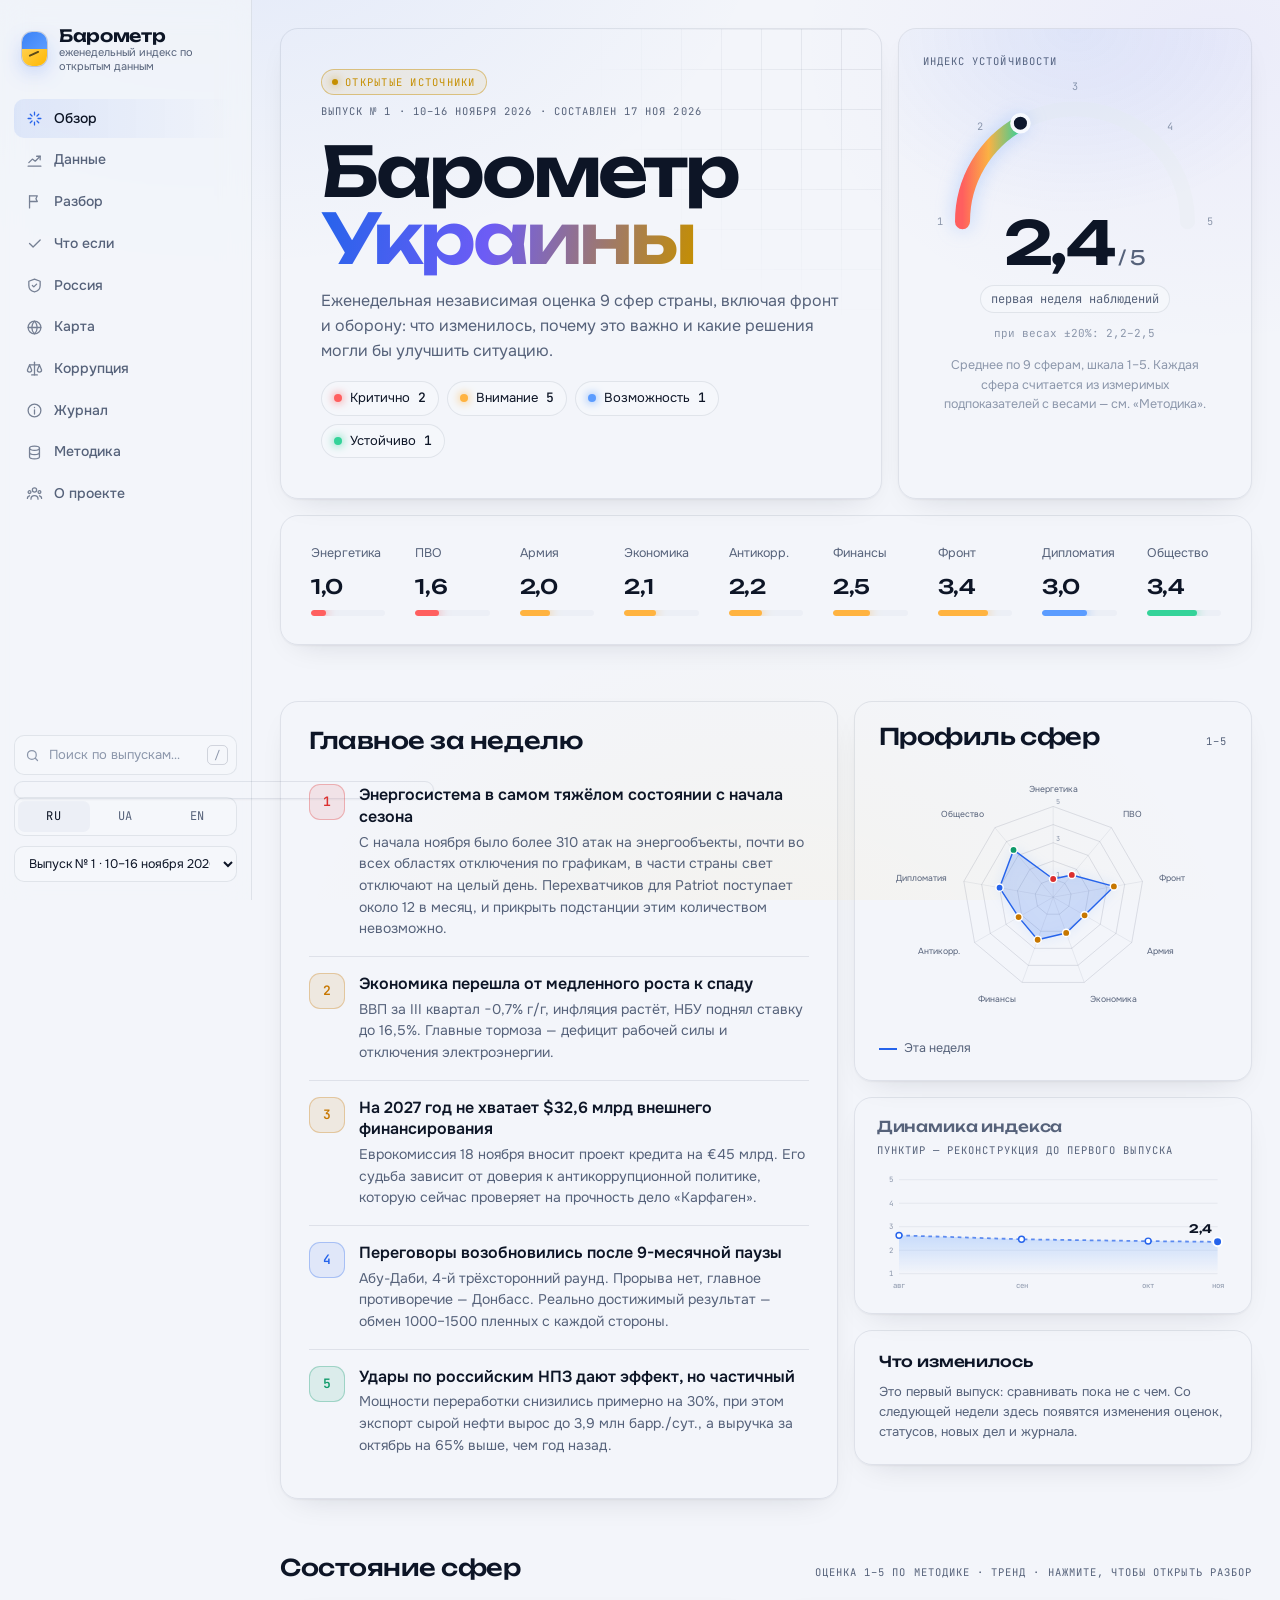
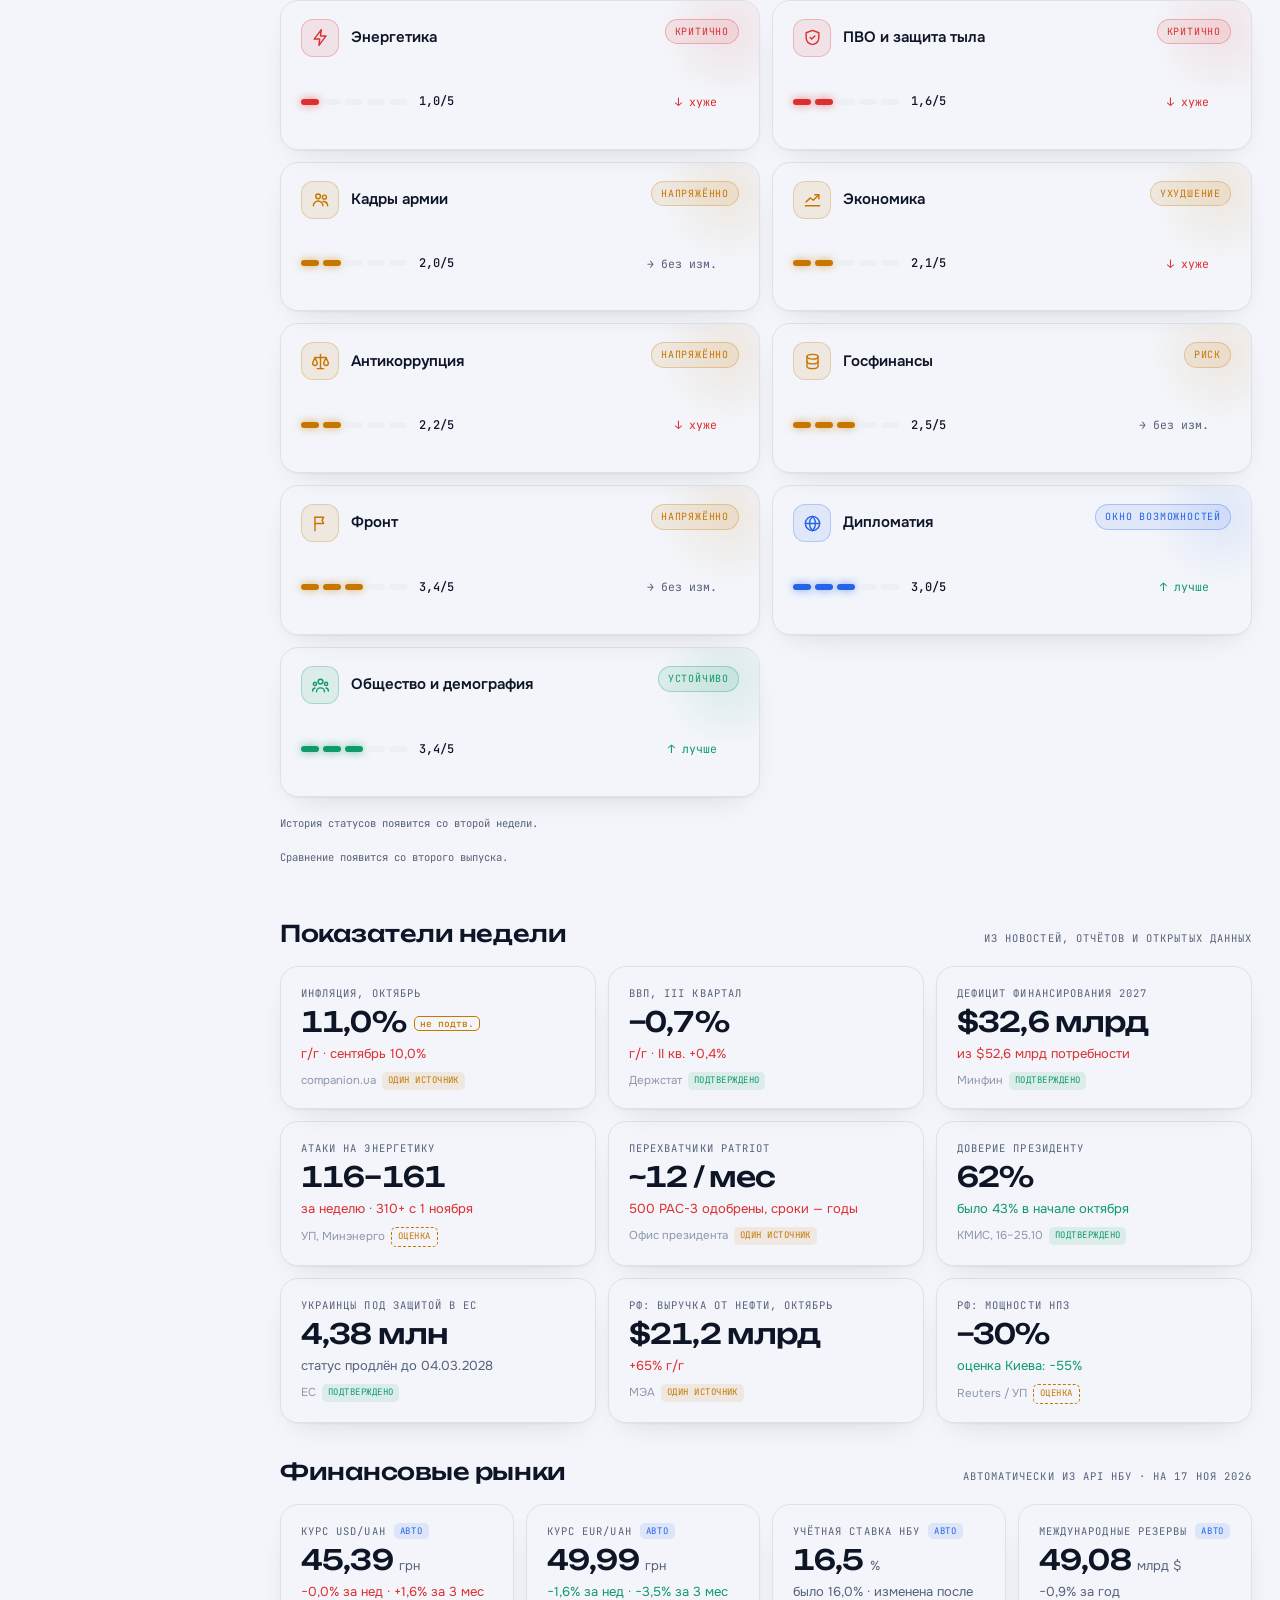
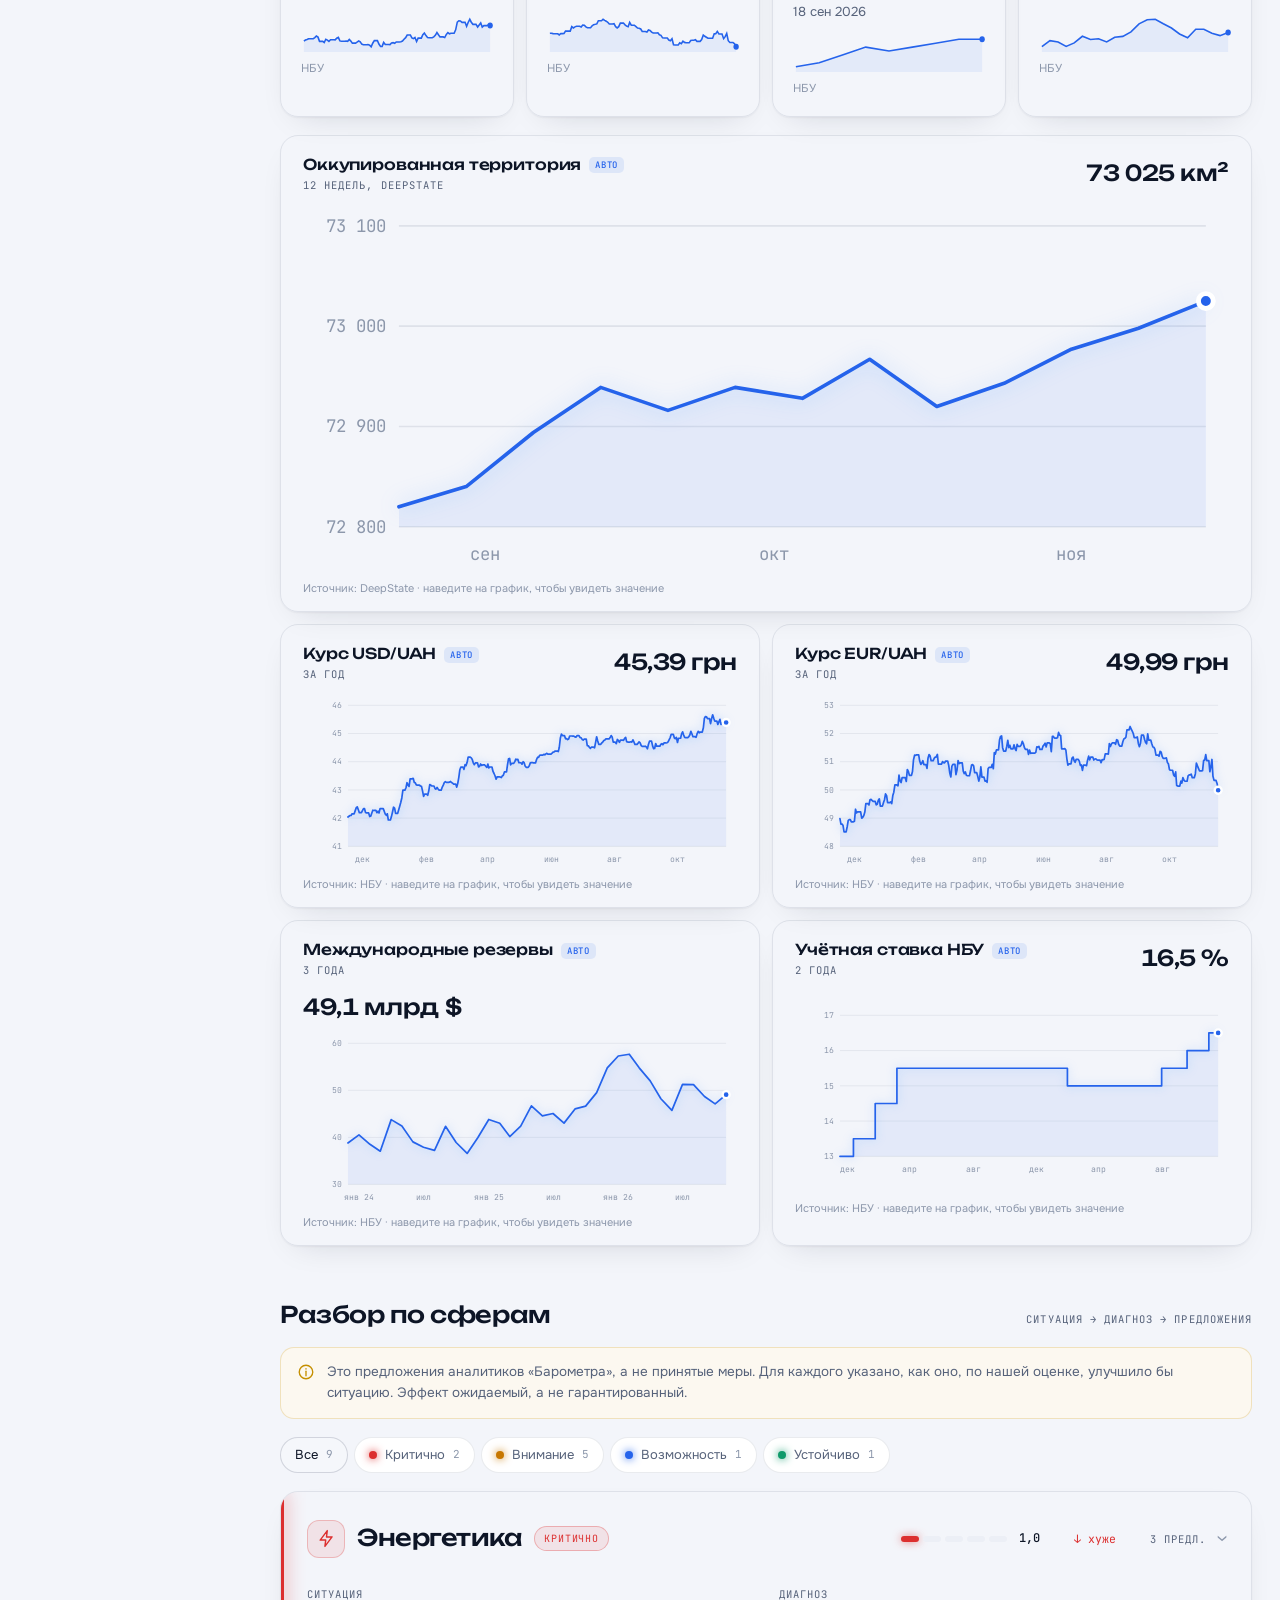
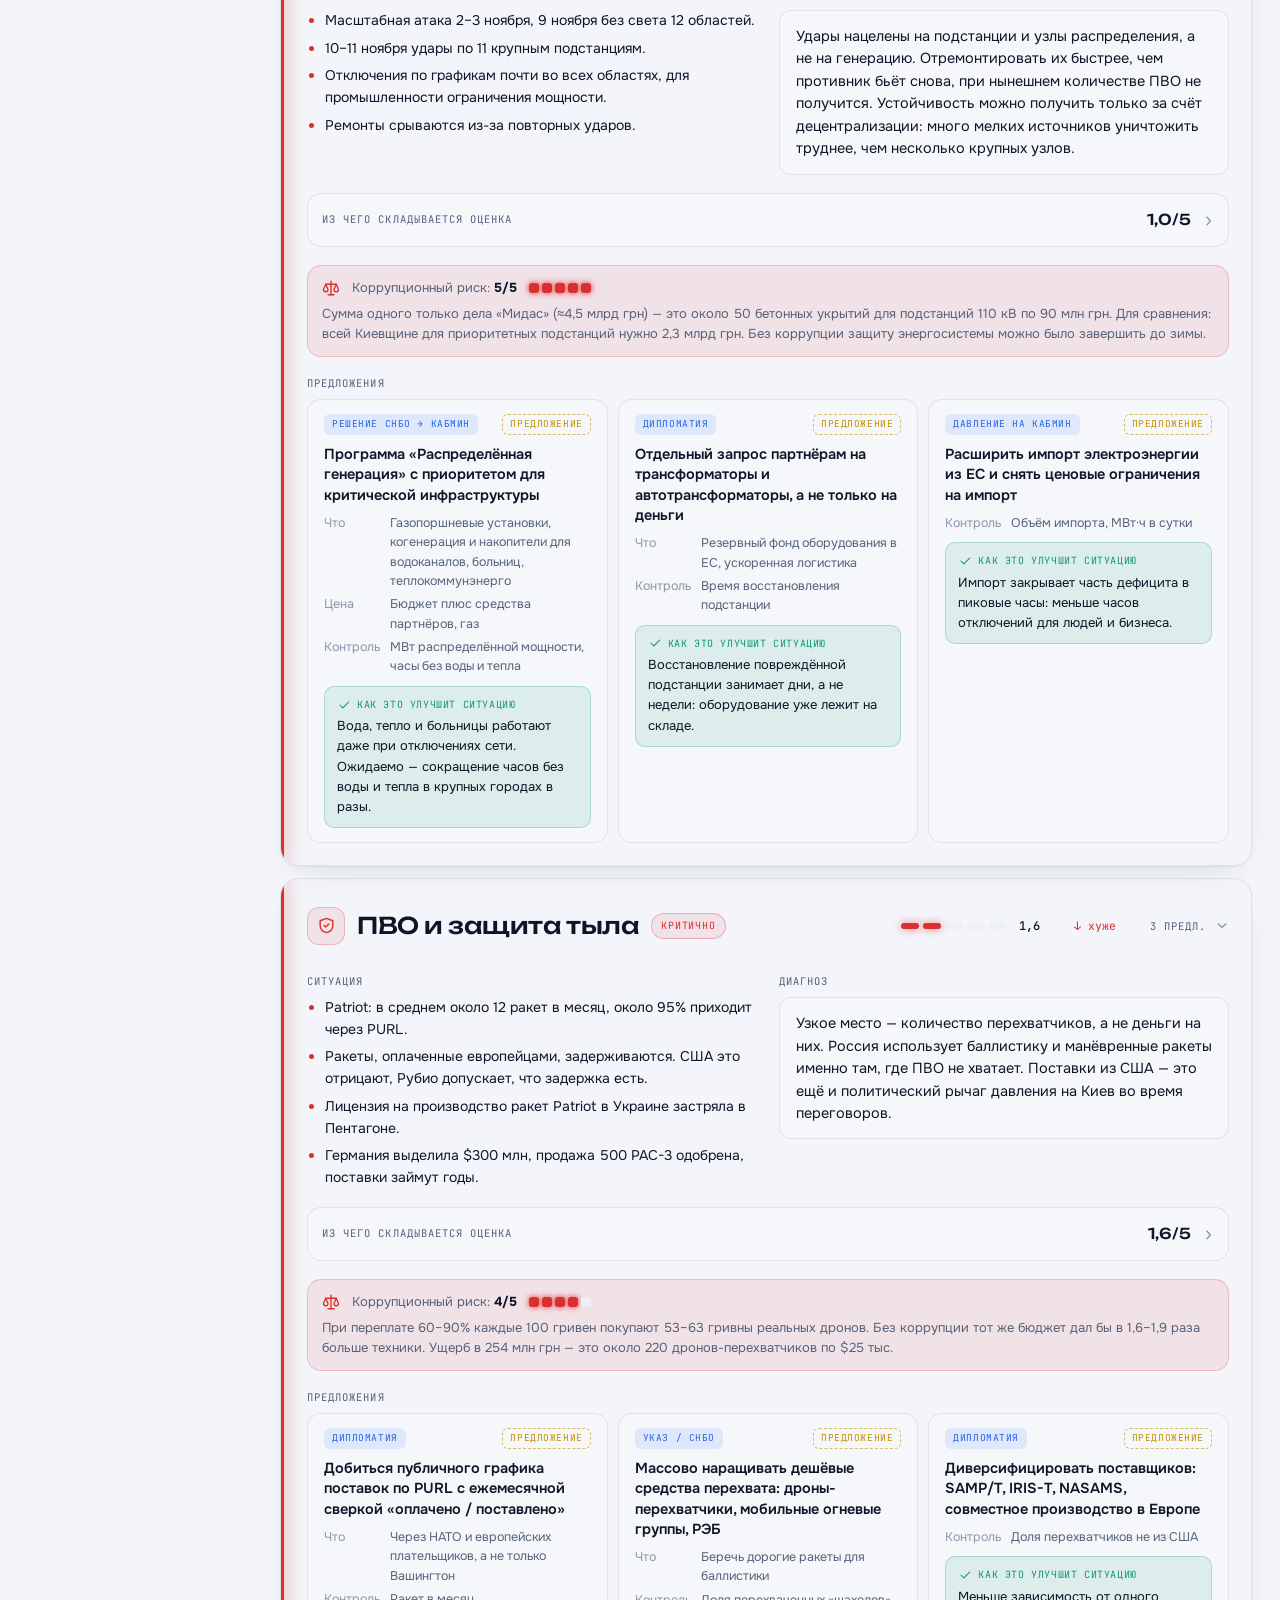
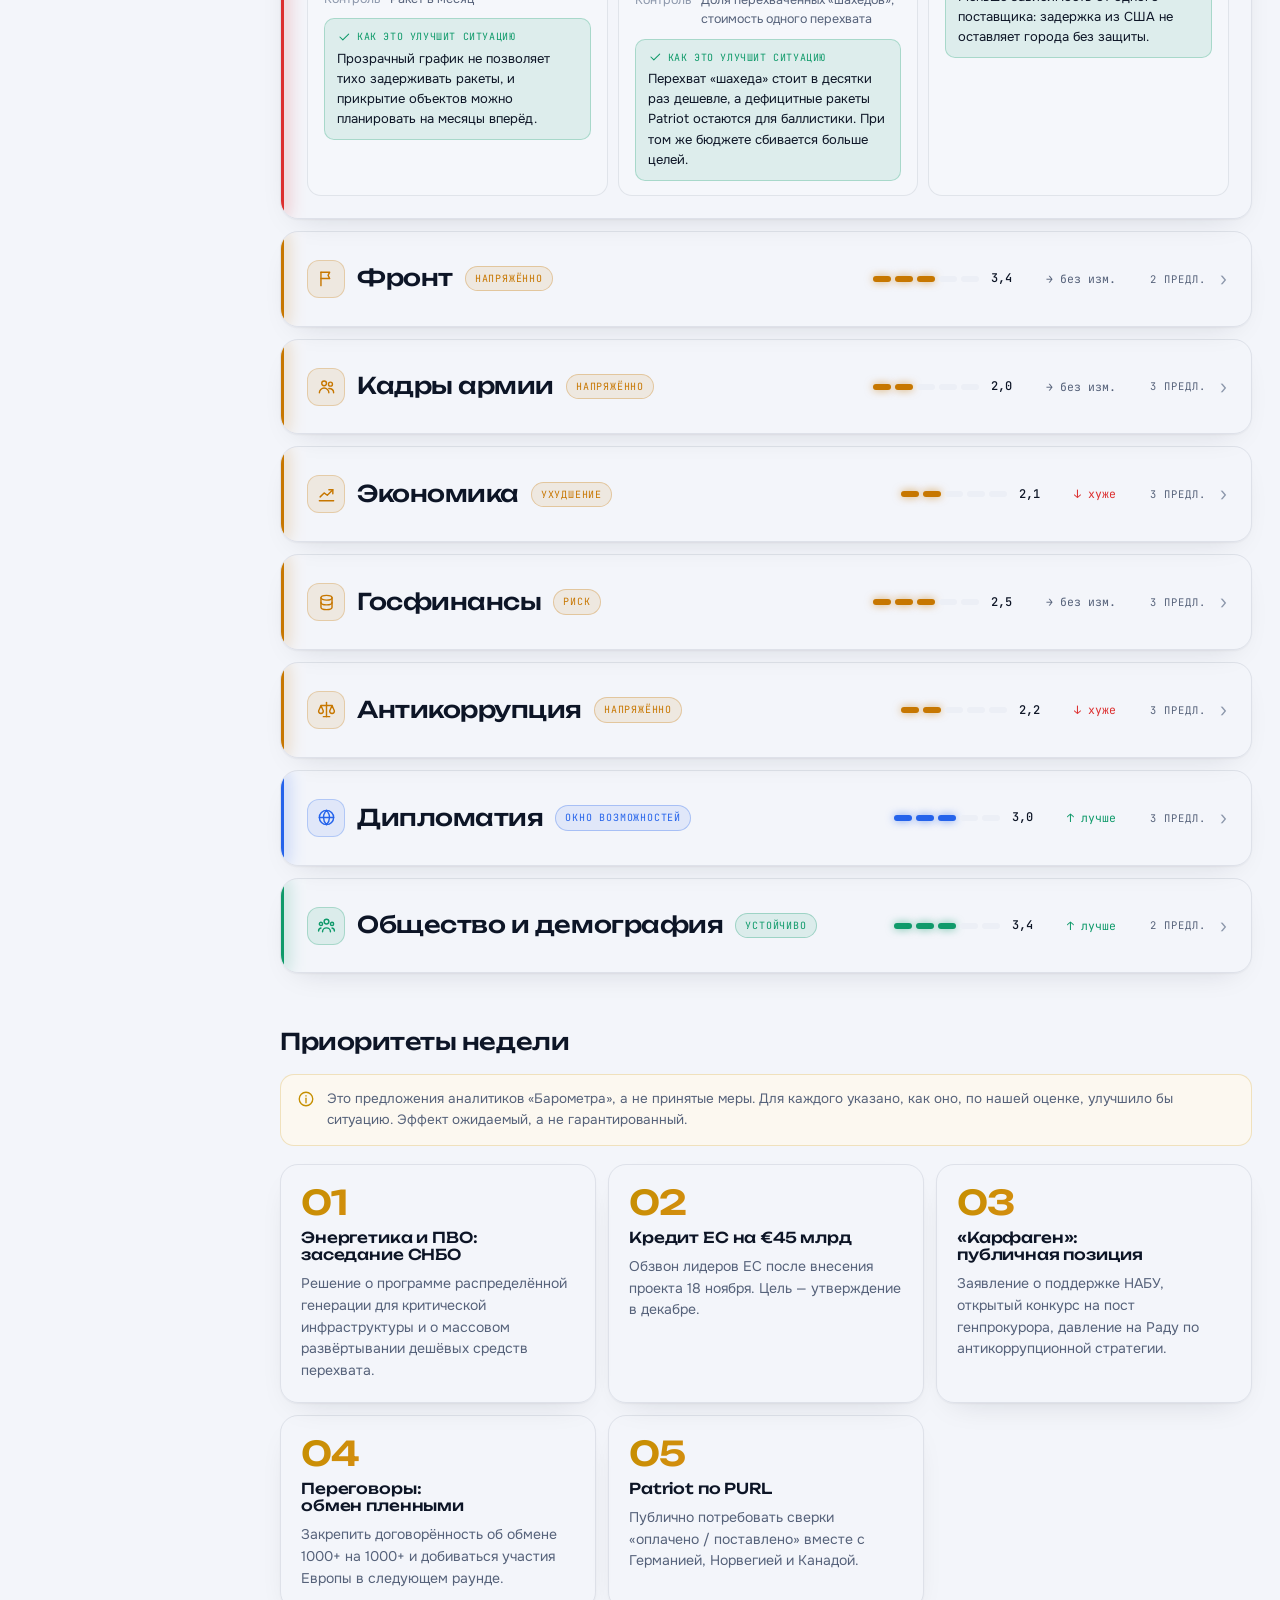
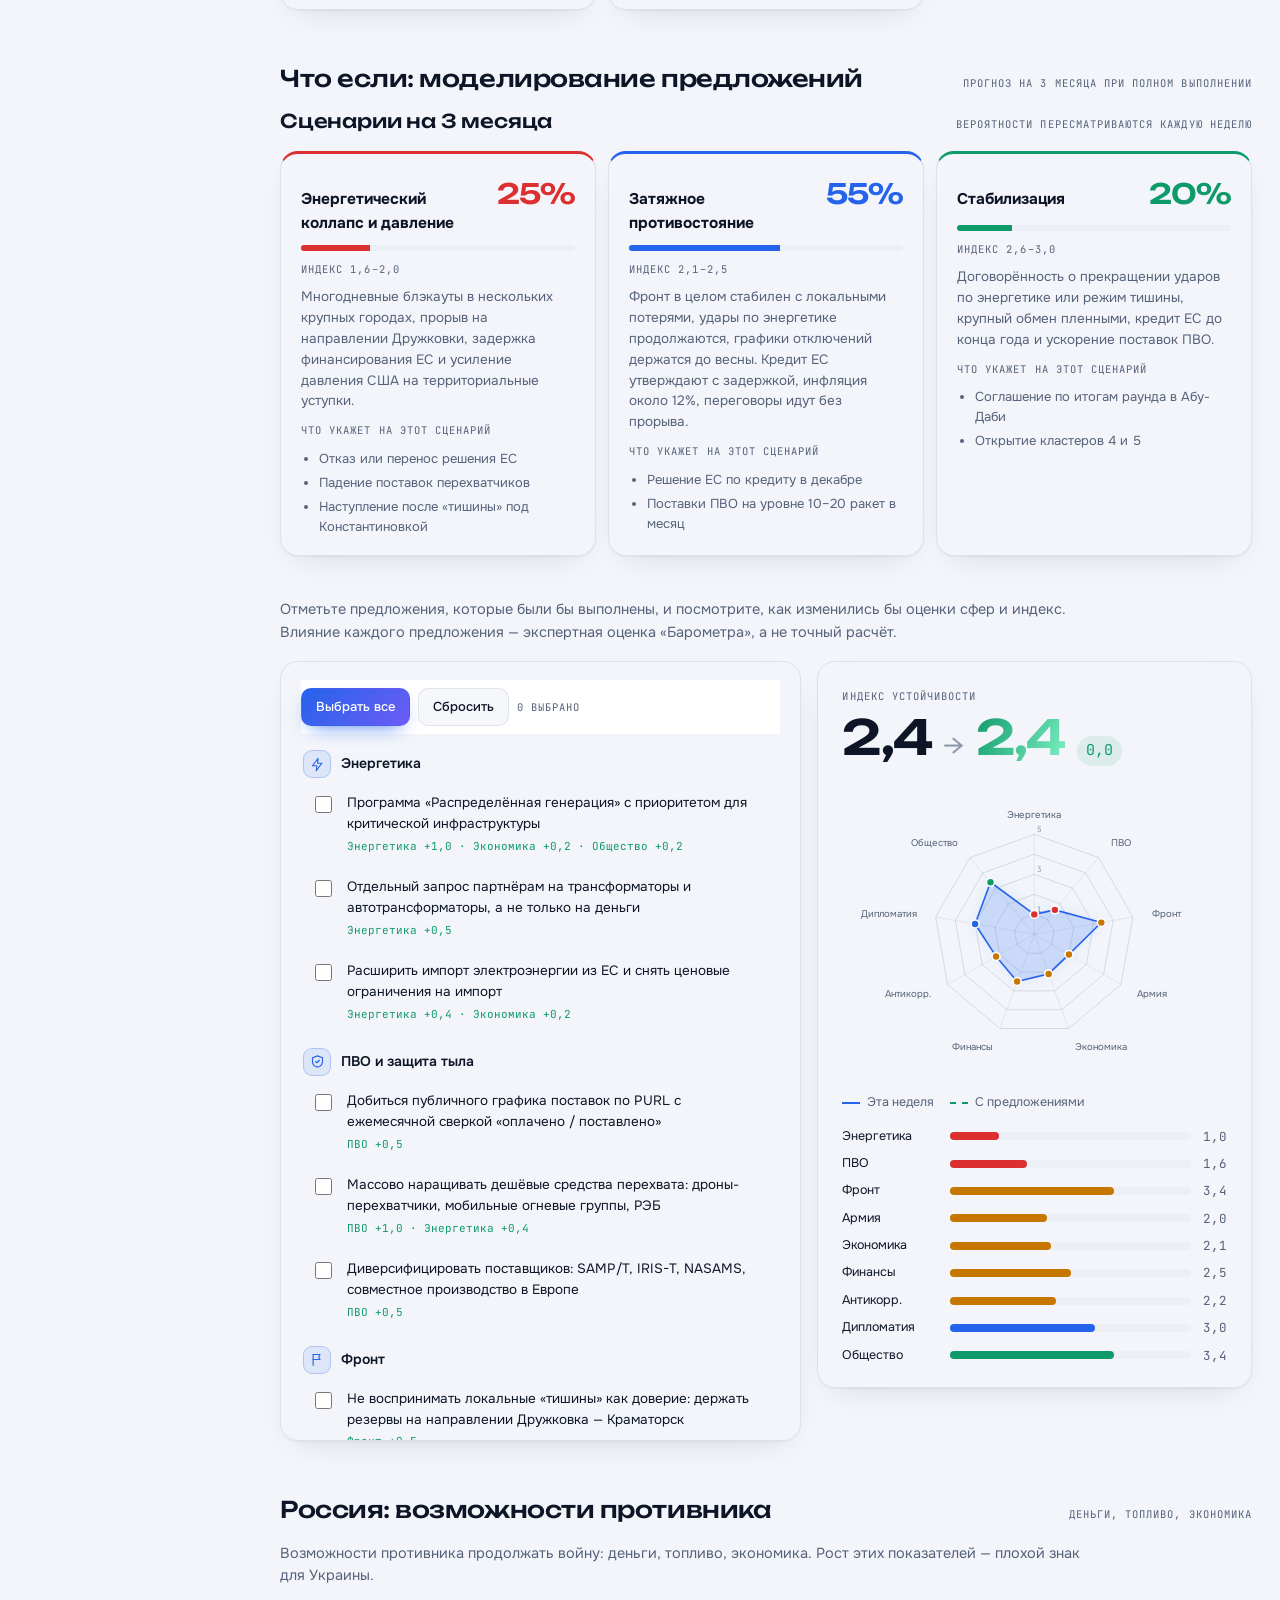
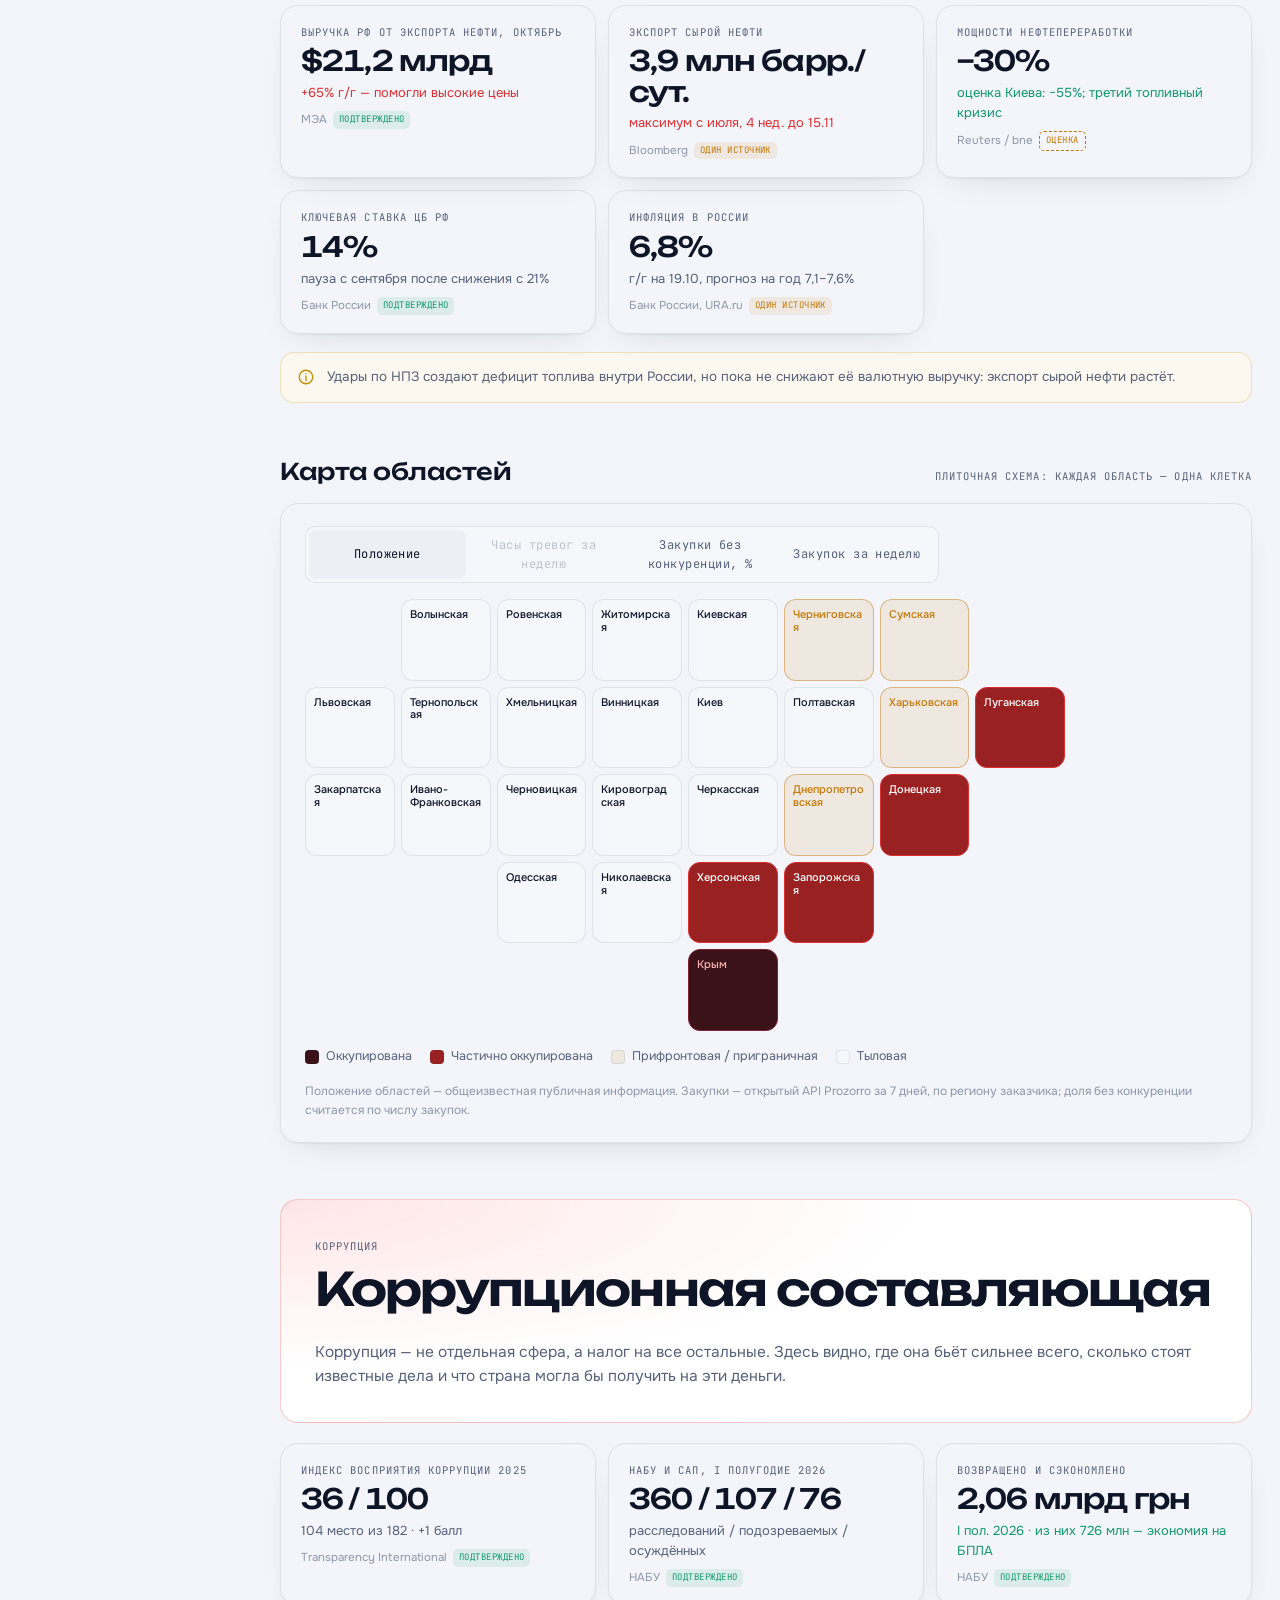
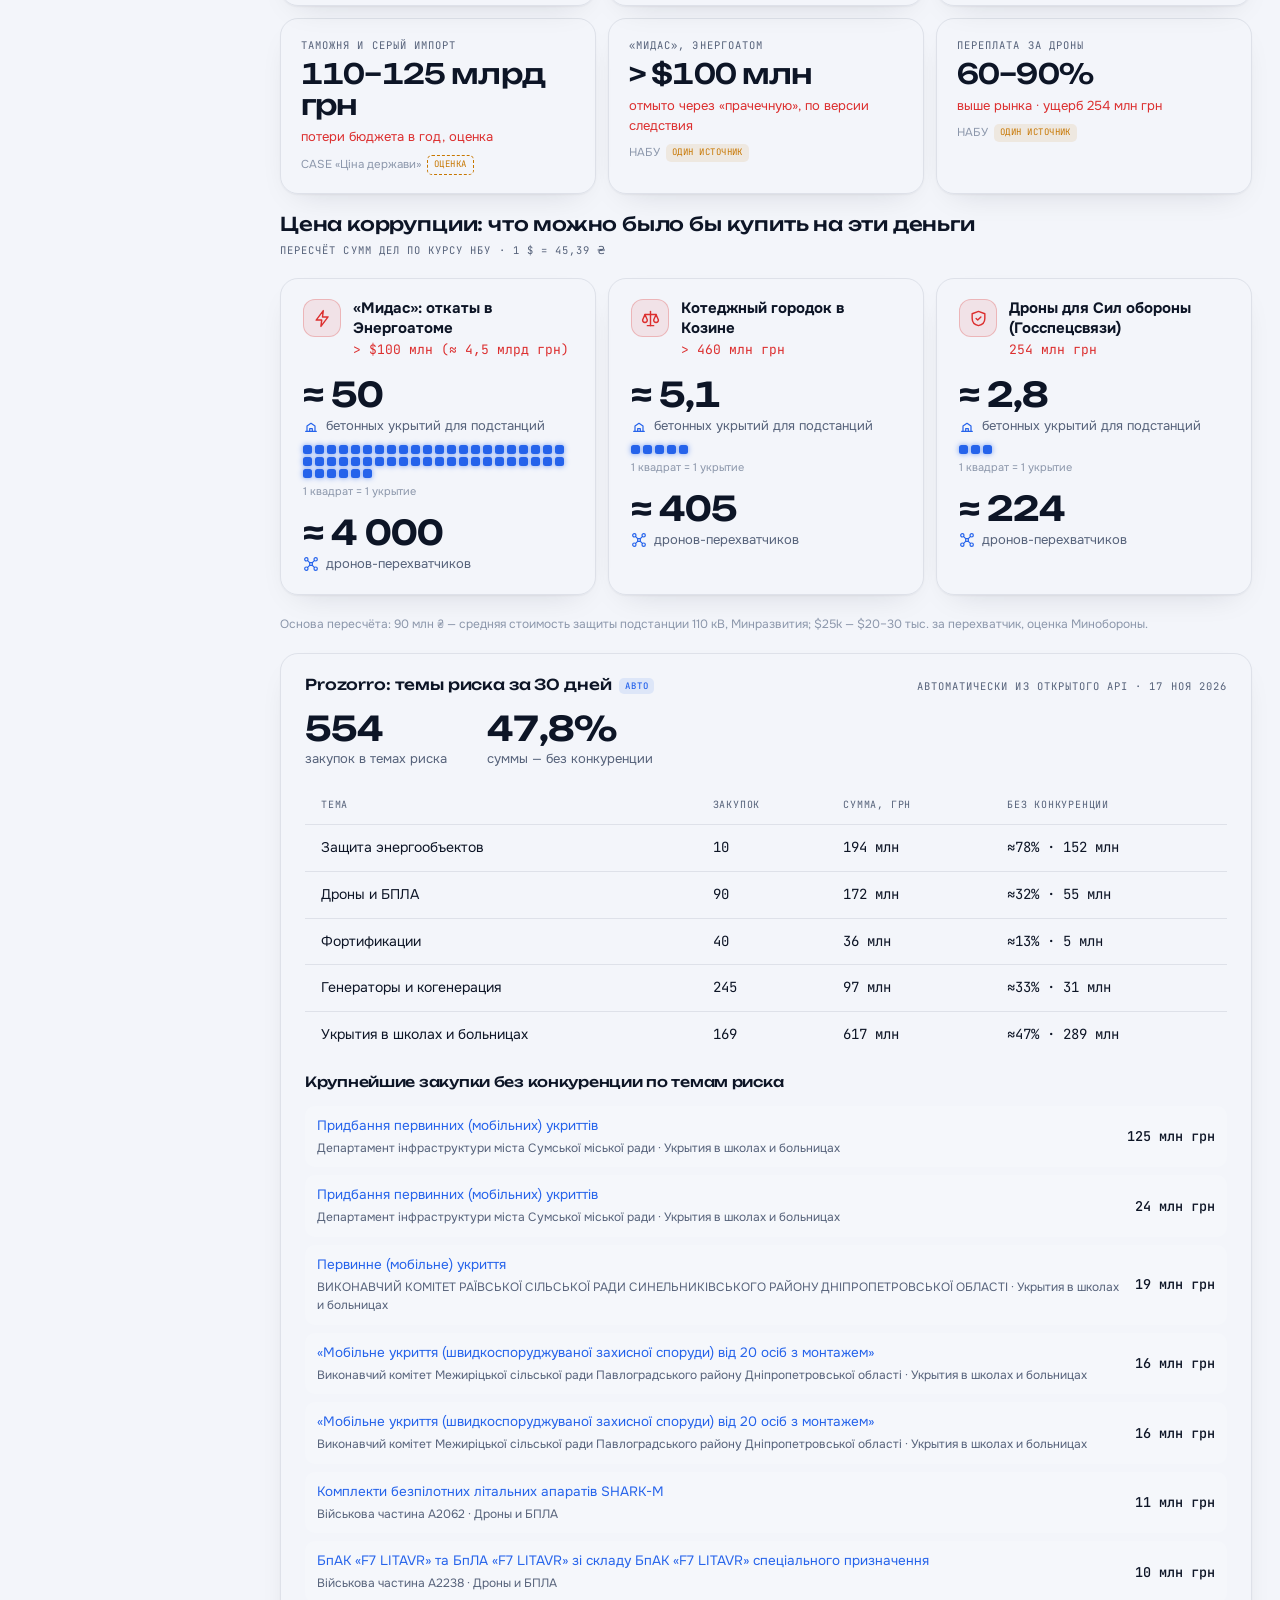
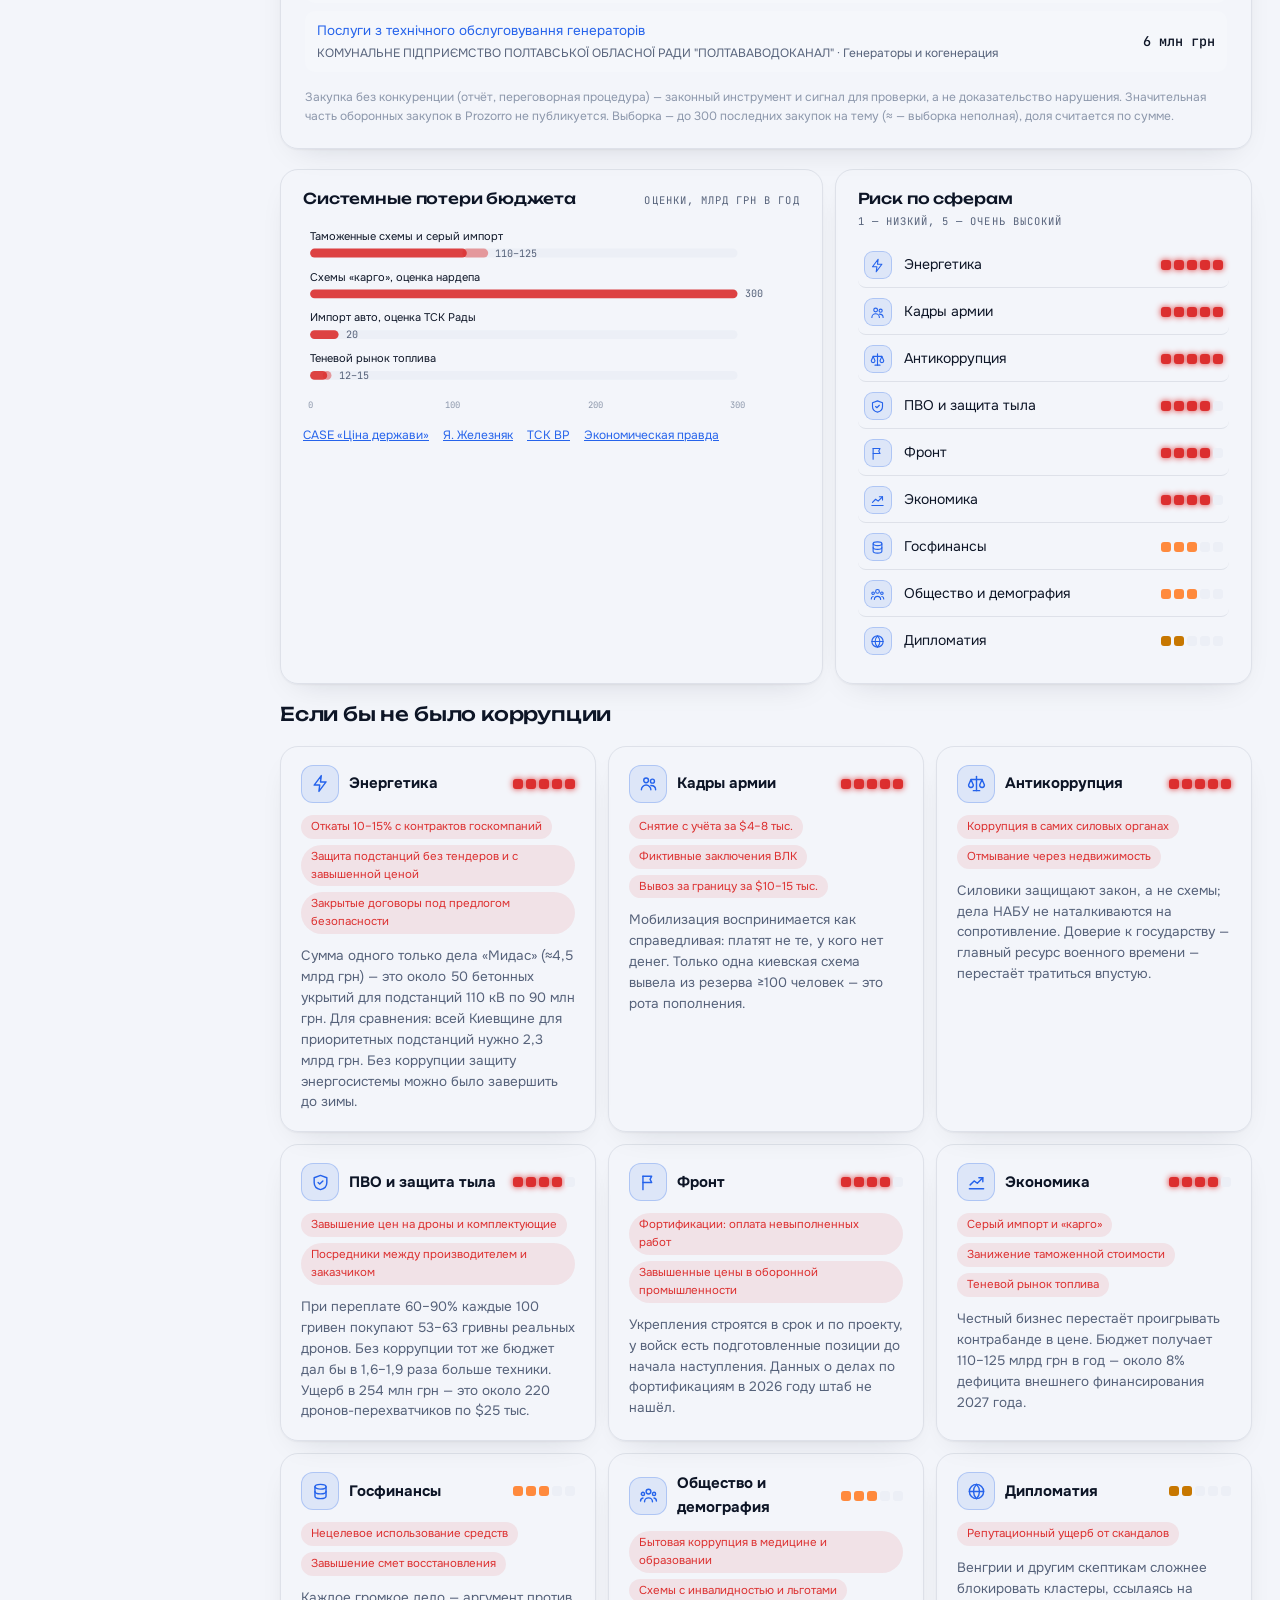
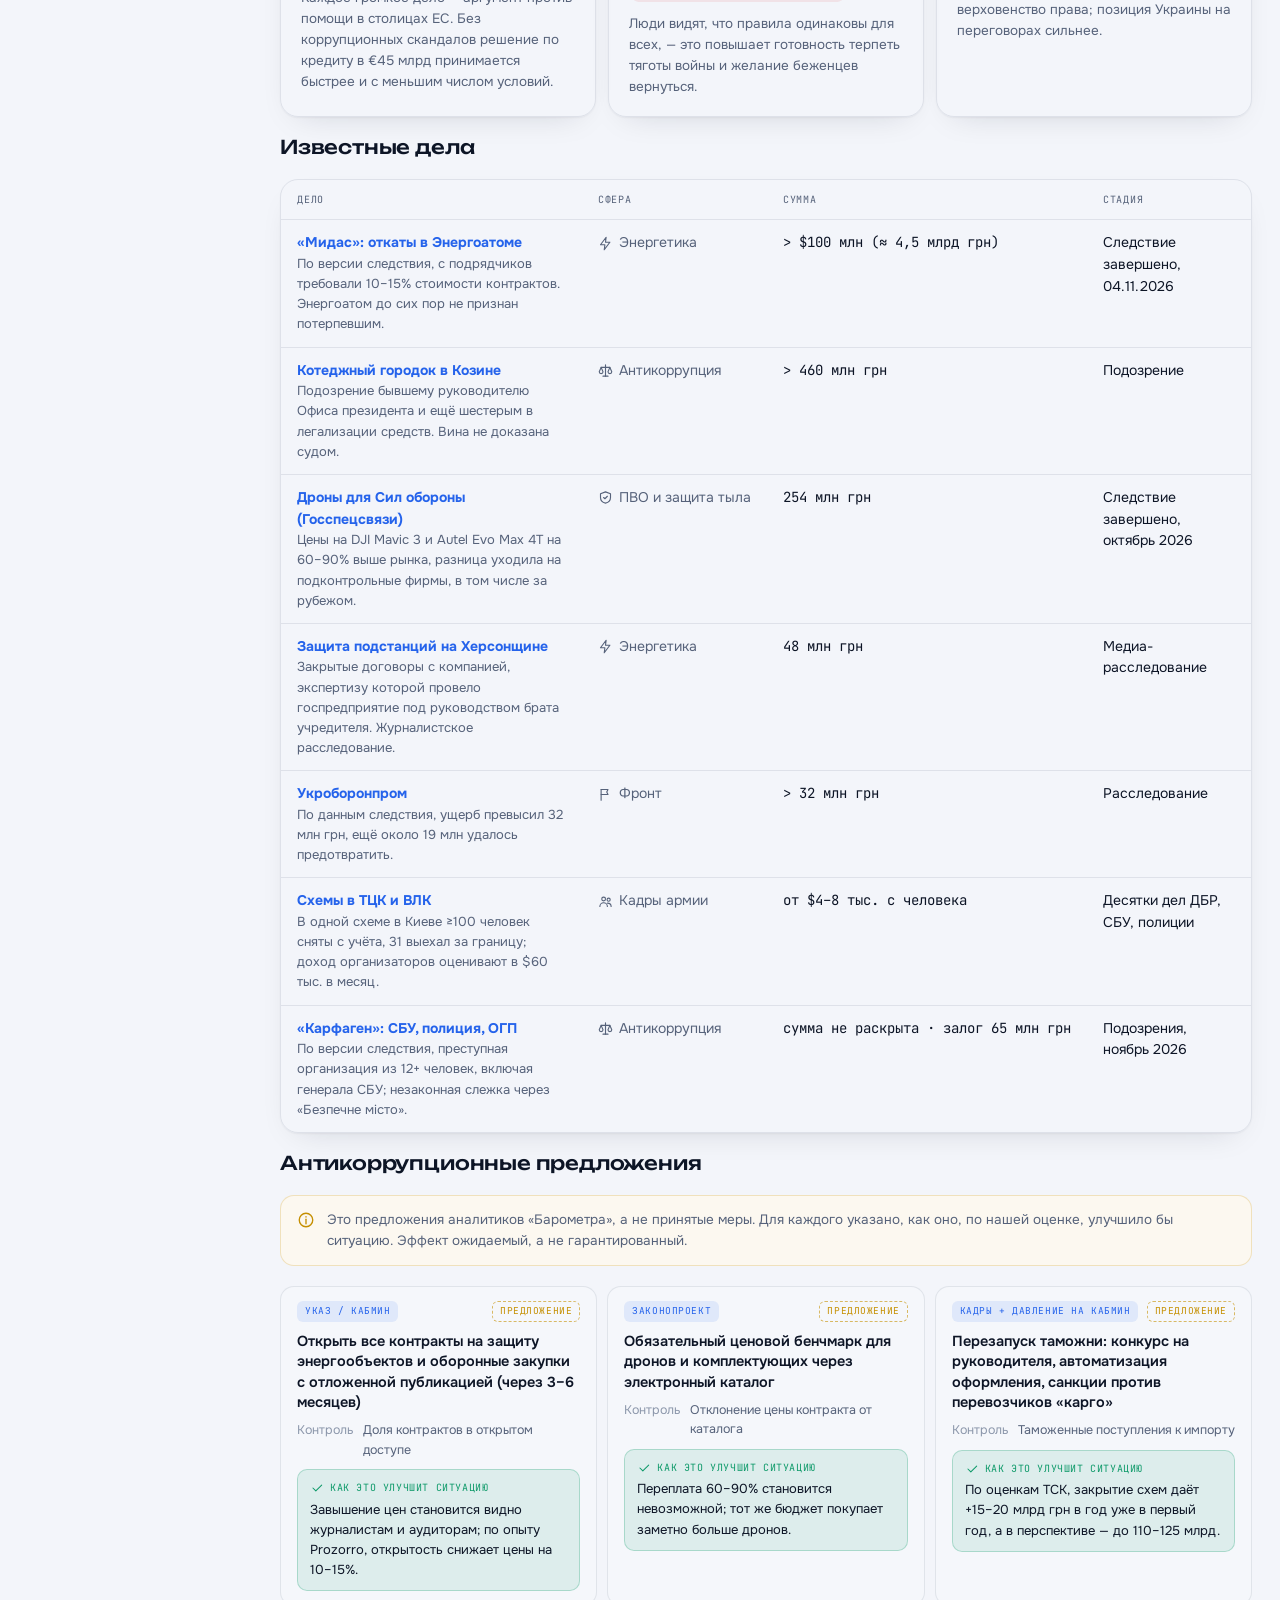
==== commit 3d414df8: "Поиск: понятное поле с иконкой, подсказкой и клавишей / Co-Authored-By: Claude Opus 5.5 <noreply@ant" ====
--- a/site/index.html
+++ b/site/index.html
@@ -24,7 +24,7 @@
       <span class="brand-txt"><span class="brand-name" data-i18n="brand">Барометр</span><span class="brand-sub" data-i18n="brandSub">еженедельный индекс по открытым данным</span></span>
     </a>
     <nav class="nav" id="nav" aria-label="Sections"></nav>
-    <div class="search-wrap"><input type="search" id="search" autocomplete="off"><div class="search-res card" id="search-res" hidden></div></div>
+    <div class="search-wrap"><svg class="s-ico" viewBox="0 0 24 24" aria-hidden="true" fill="none" stroke="currentColor" stroke-width="2" stroke-linecap="round"><circle cx="11" cy="11" r="7"/><path d="m20 20-3.5-3.5"/></svg><input type="search" id="search" autocomplete="off" placeholder="Поиск по выпускам…" aria-label="Поиск по выпускам"><kbd class="s-kbd">/</kbd><div class="search-res card" id="search-res" hidden></div></div>
     <div class="side-foot">
       <div class="seg" role="group" aria-label="Language" id="lang">
         <button type="button" id="lang-ru" data-lang="ru">RU</button>
--- a/site/style.css
+++ b/site/style.css
@@ -508,3 +508,15 @@
 .sr:hover,.sr:focus-visible{background:var(--surface-2)}
 .sr span:last-child{color:var(--muted)}
 @media (max-width:980px){.search-wrap{order:4;flex-basis:100%}}
+
+/* поиск: свой стиль вместо стандартного браузерного */
+.search-wrap{position:relative;display:flex;align-items:center}
+.search-wrap .s-ico{position:absolute;left:11px;width:15px;height:15px;color:var(--faint);pointer-events:none}
+.search-wrap input{-webkit-appearance:none;appearance:none;width:100%;font:inherit;font-size:13px;color:var(--ink);background:var(--surface-2);border:1px solid var(--line);border-radius:10px;padding:9px 34px 9px 34px;outline:none;transition:border-color .15s,background .15s}
+.search-wrap input::placeholder{color:var(--faint)}
+.search-wrap input:hover{border-color:var(--line-2)}
+.search-wrap input:focus{border-color:var(--accent);background:var(--surface);box-shadow:0 0 0 3px var(--accent-soft)}
+.search-wrap input::-webkit-search-cancel-button{-webkit-appearance:none}
+.s-kbd{position:absolute;right:9px;font-family:var(--f-mono);font-size:11px;color:var(--faint);border:1px solid var(--line-2);border-radius:5px;padding:0 6px;line-height:18px;pointer-events:none}
+.search-wrap input:focus~.s-kbd{display:none}
+@media (max-width:980px){.s-kbd{display:none}}
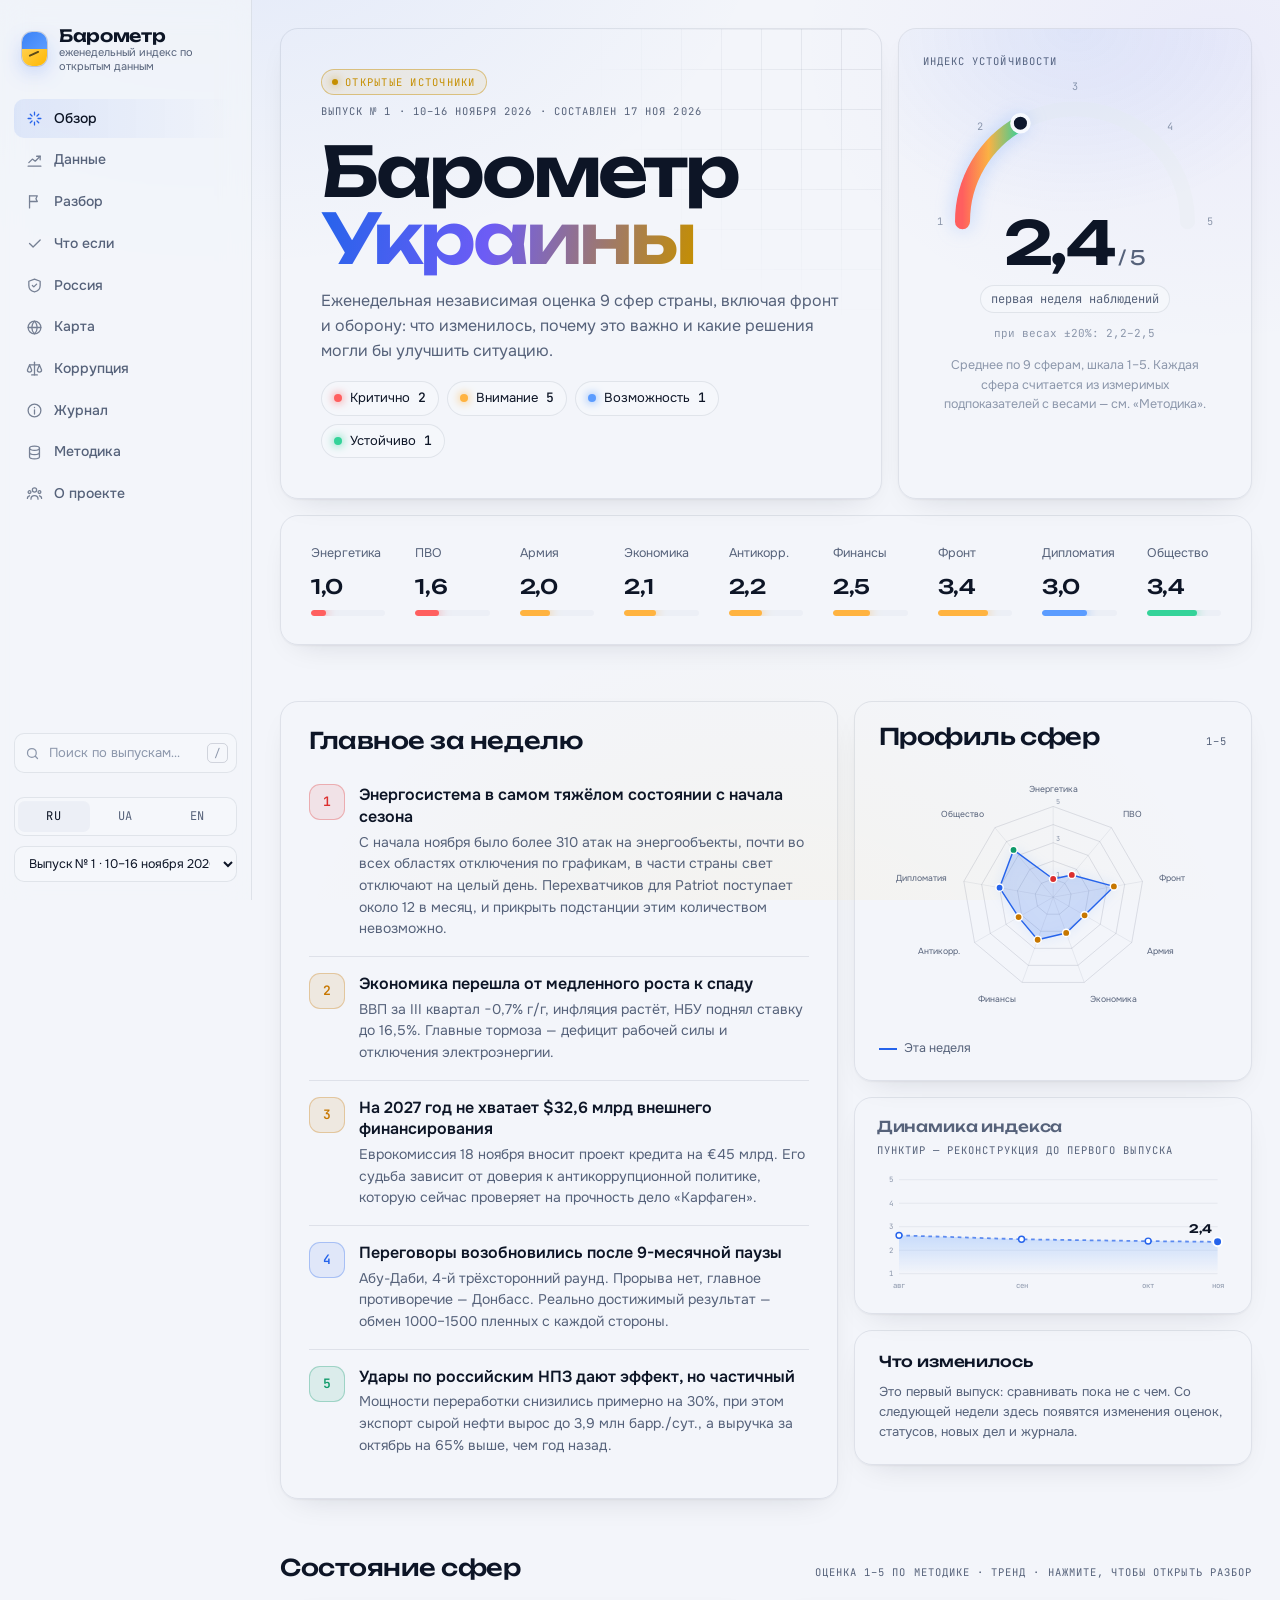
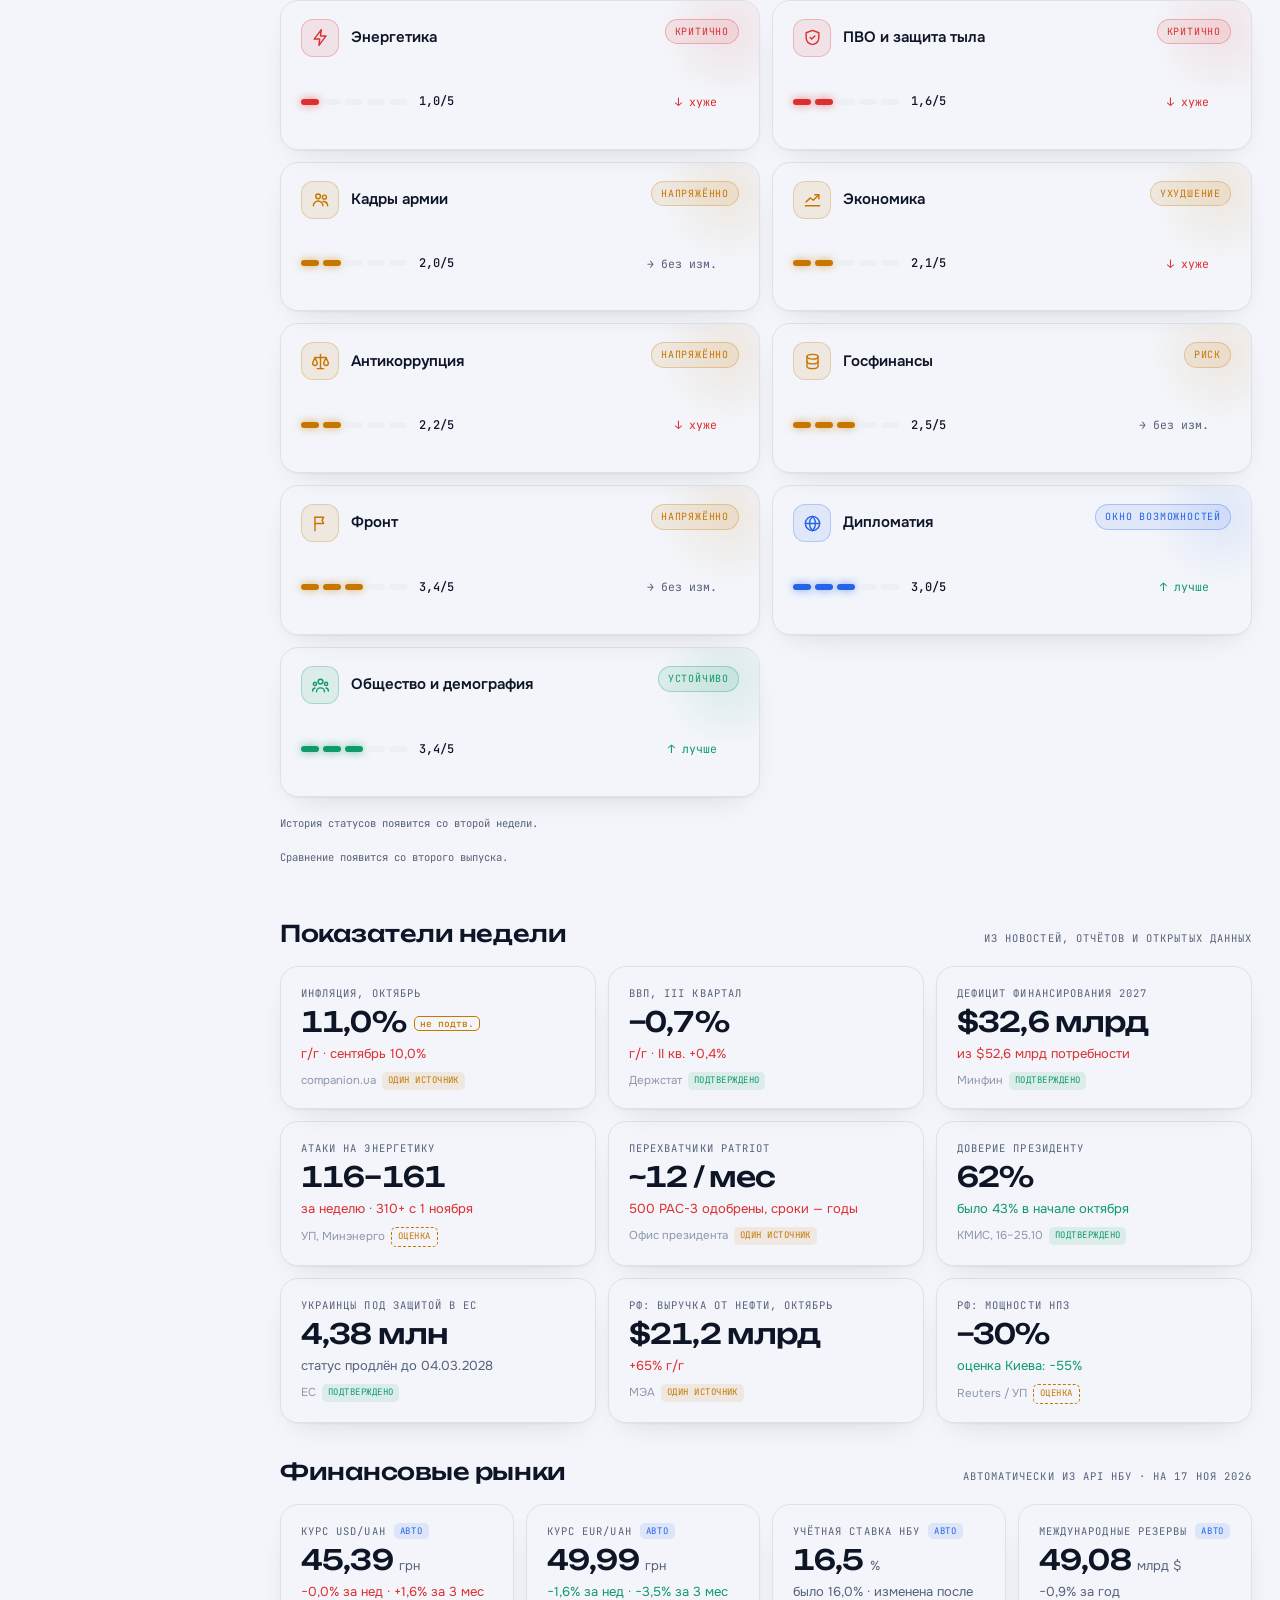
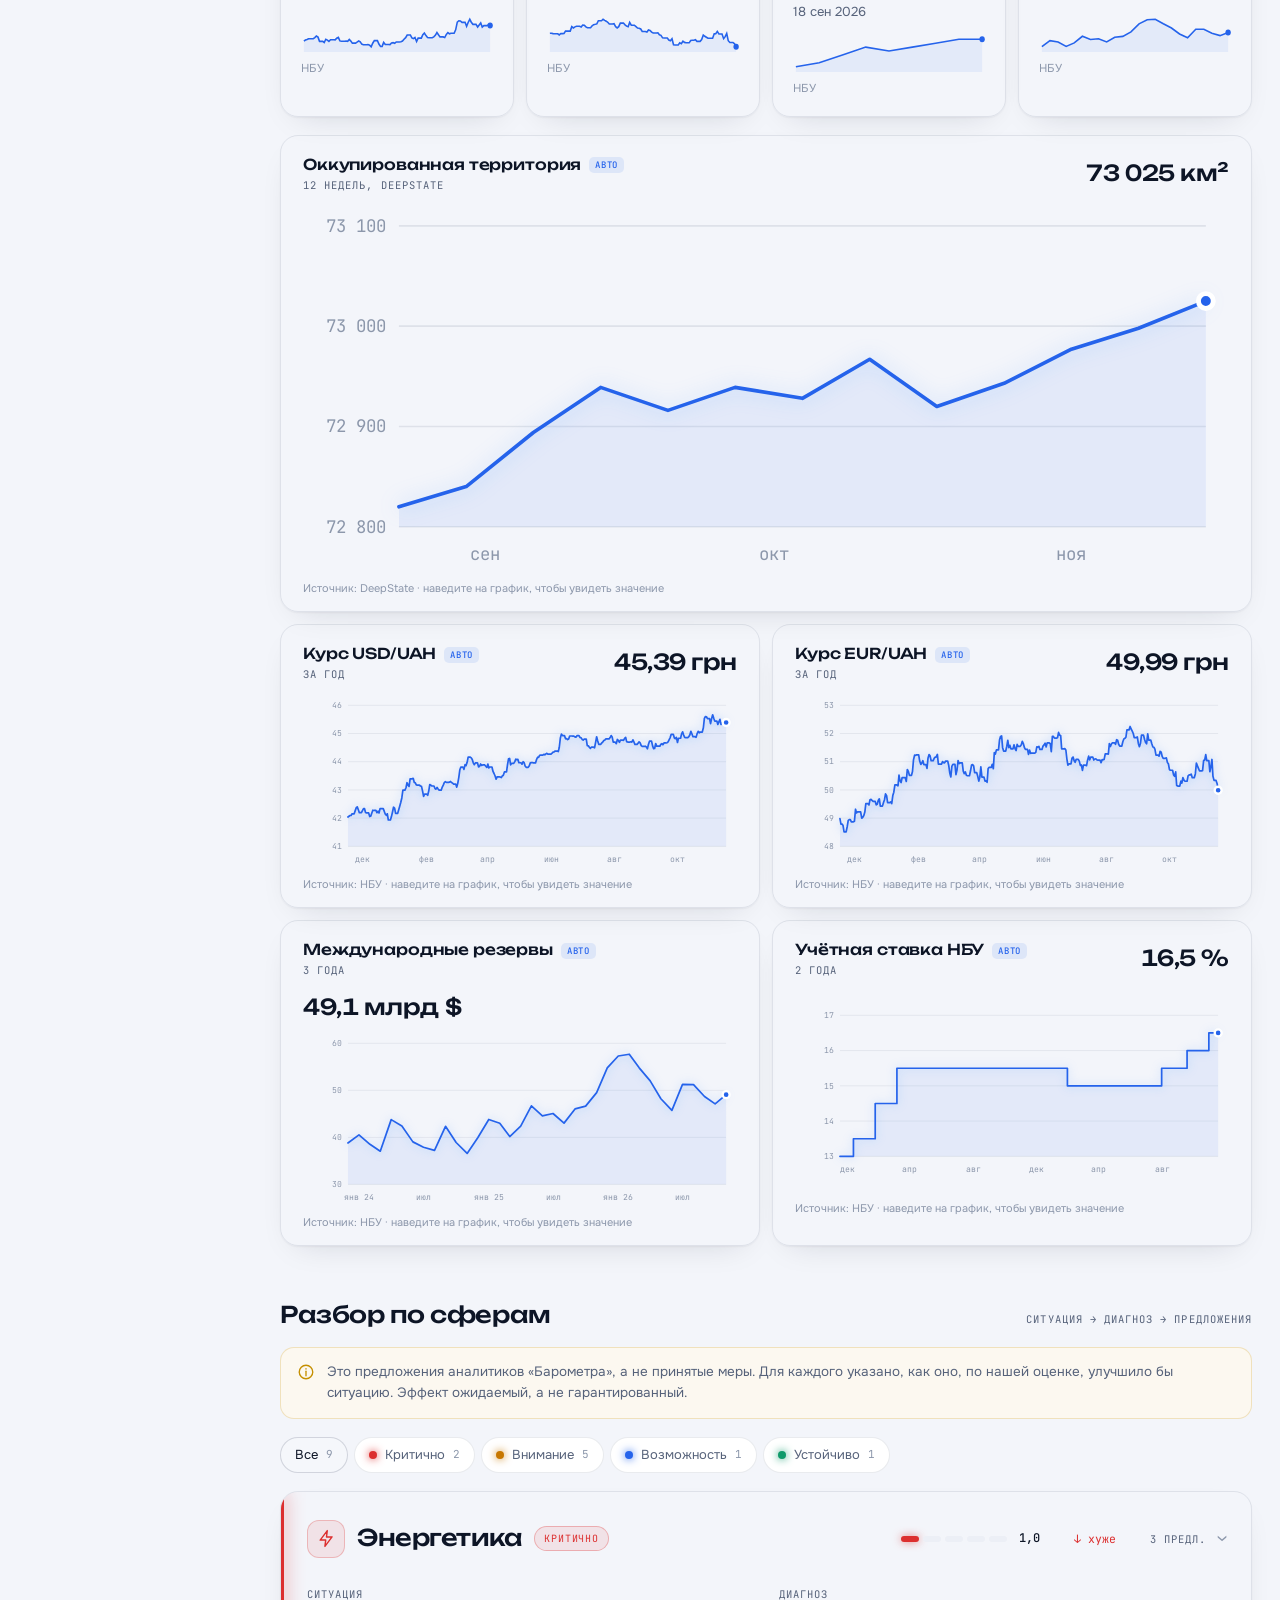
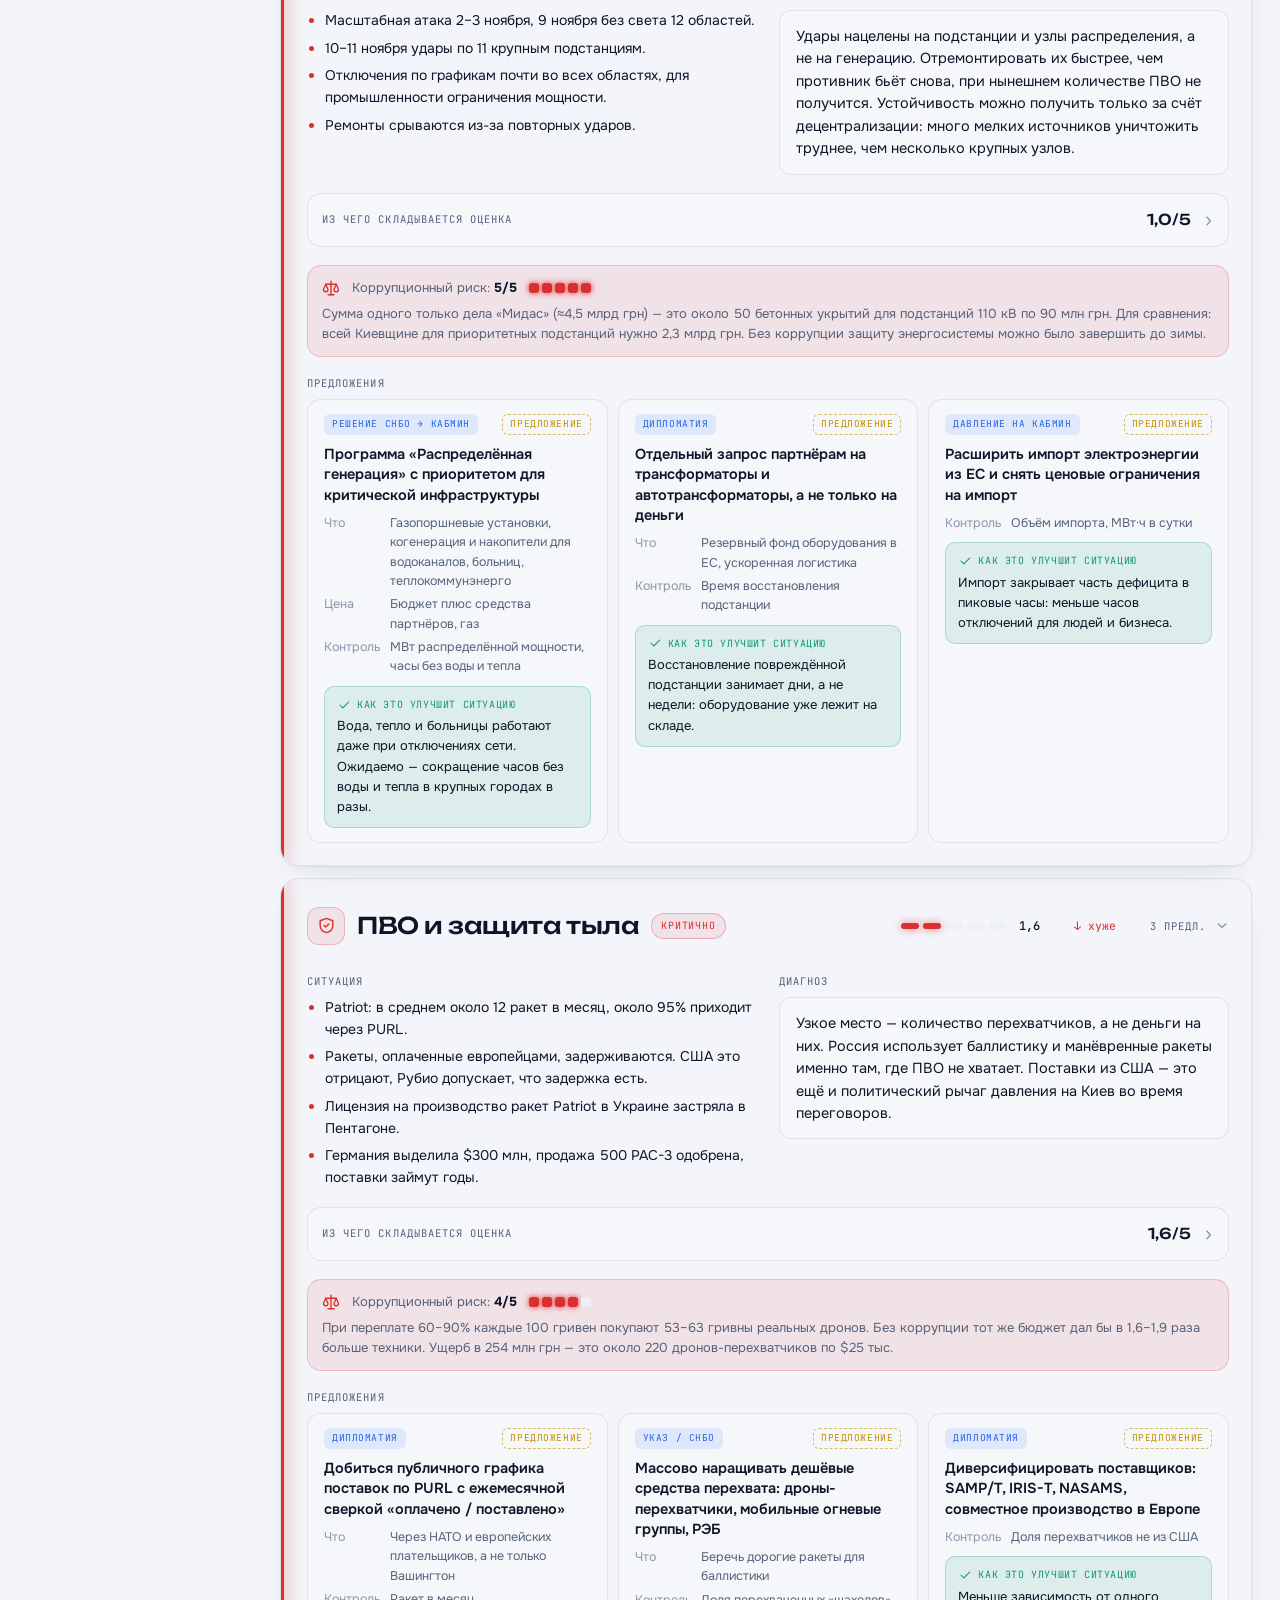
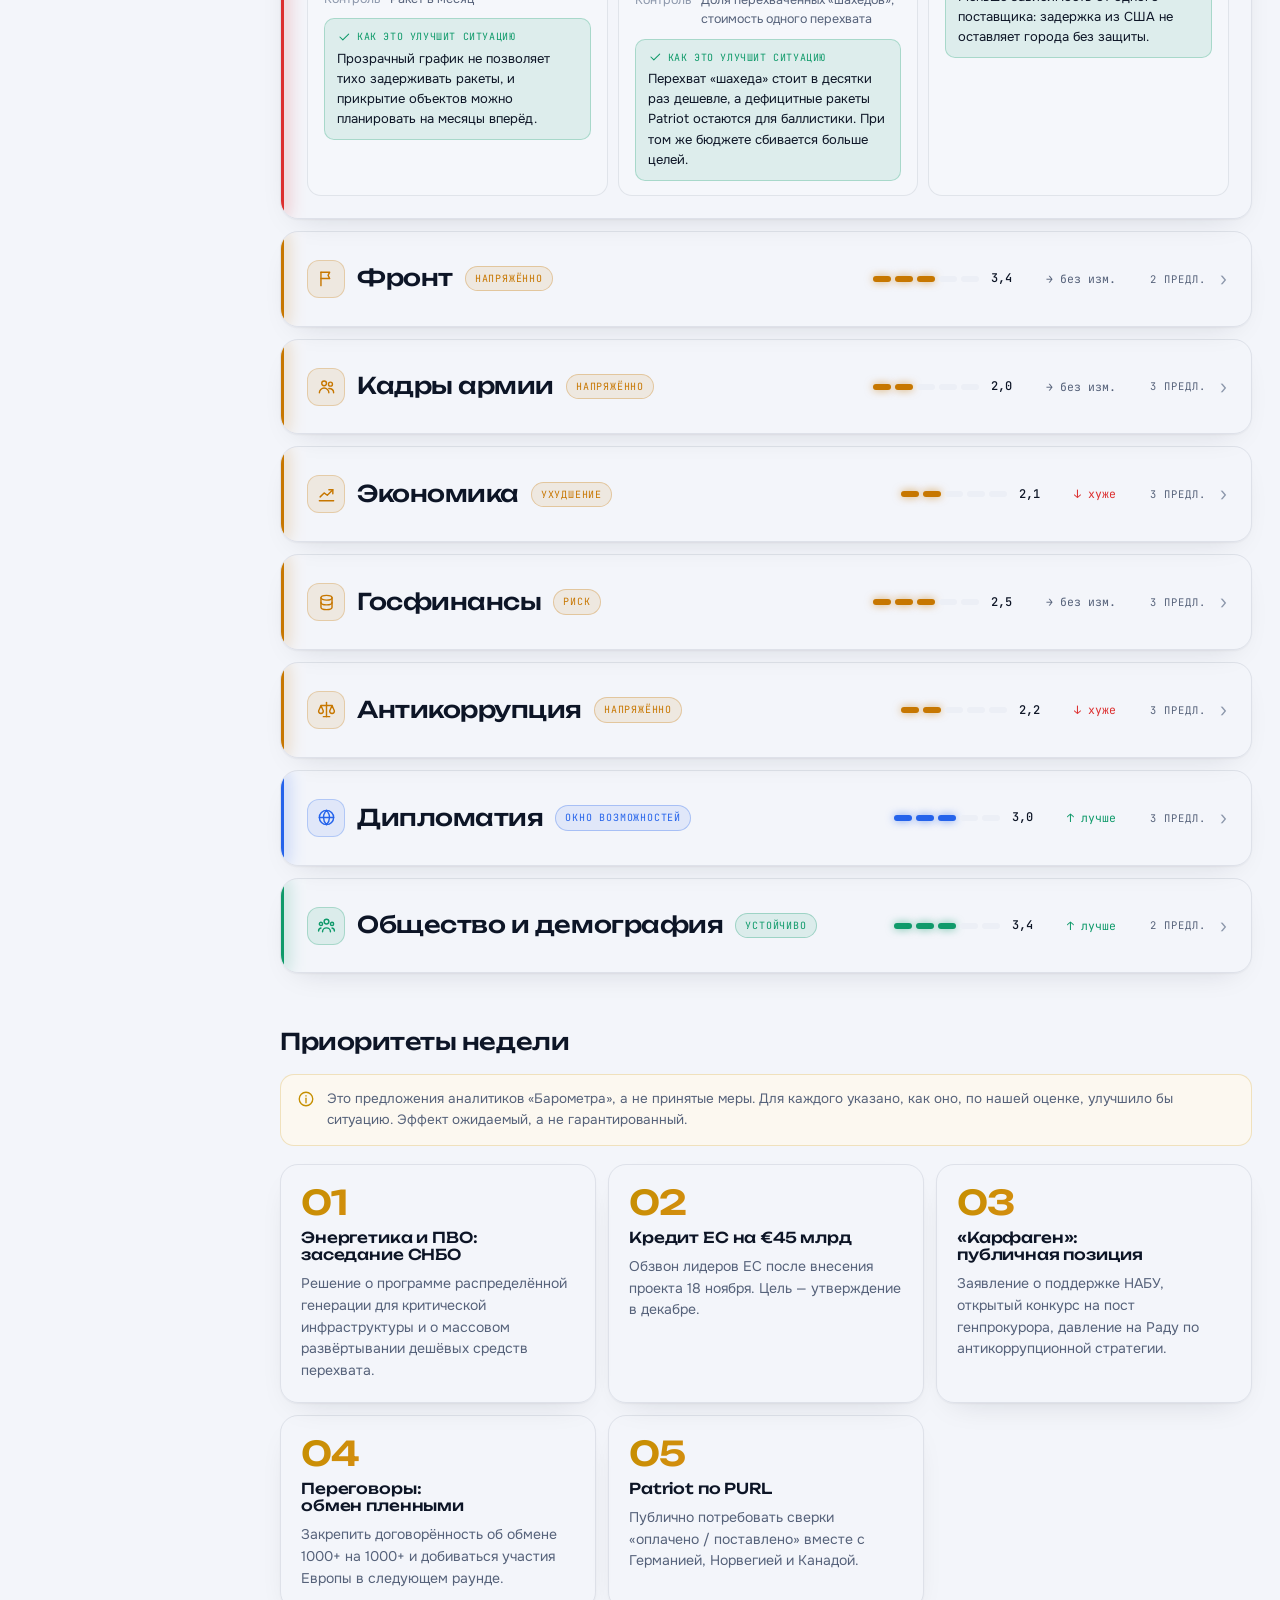
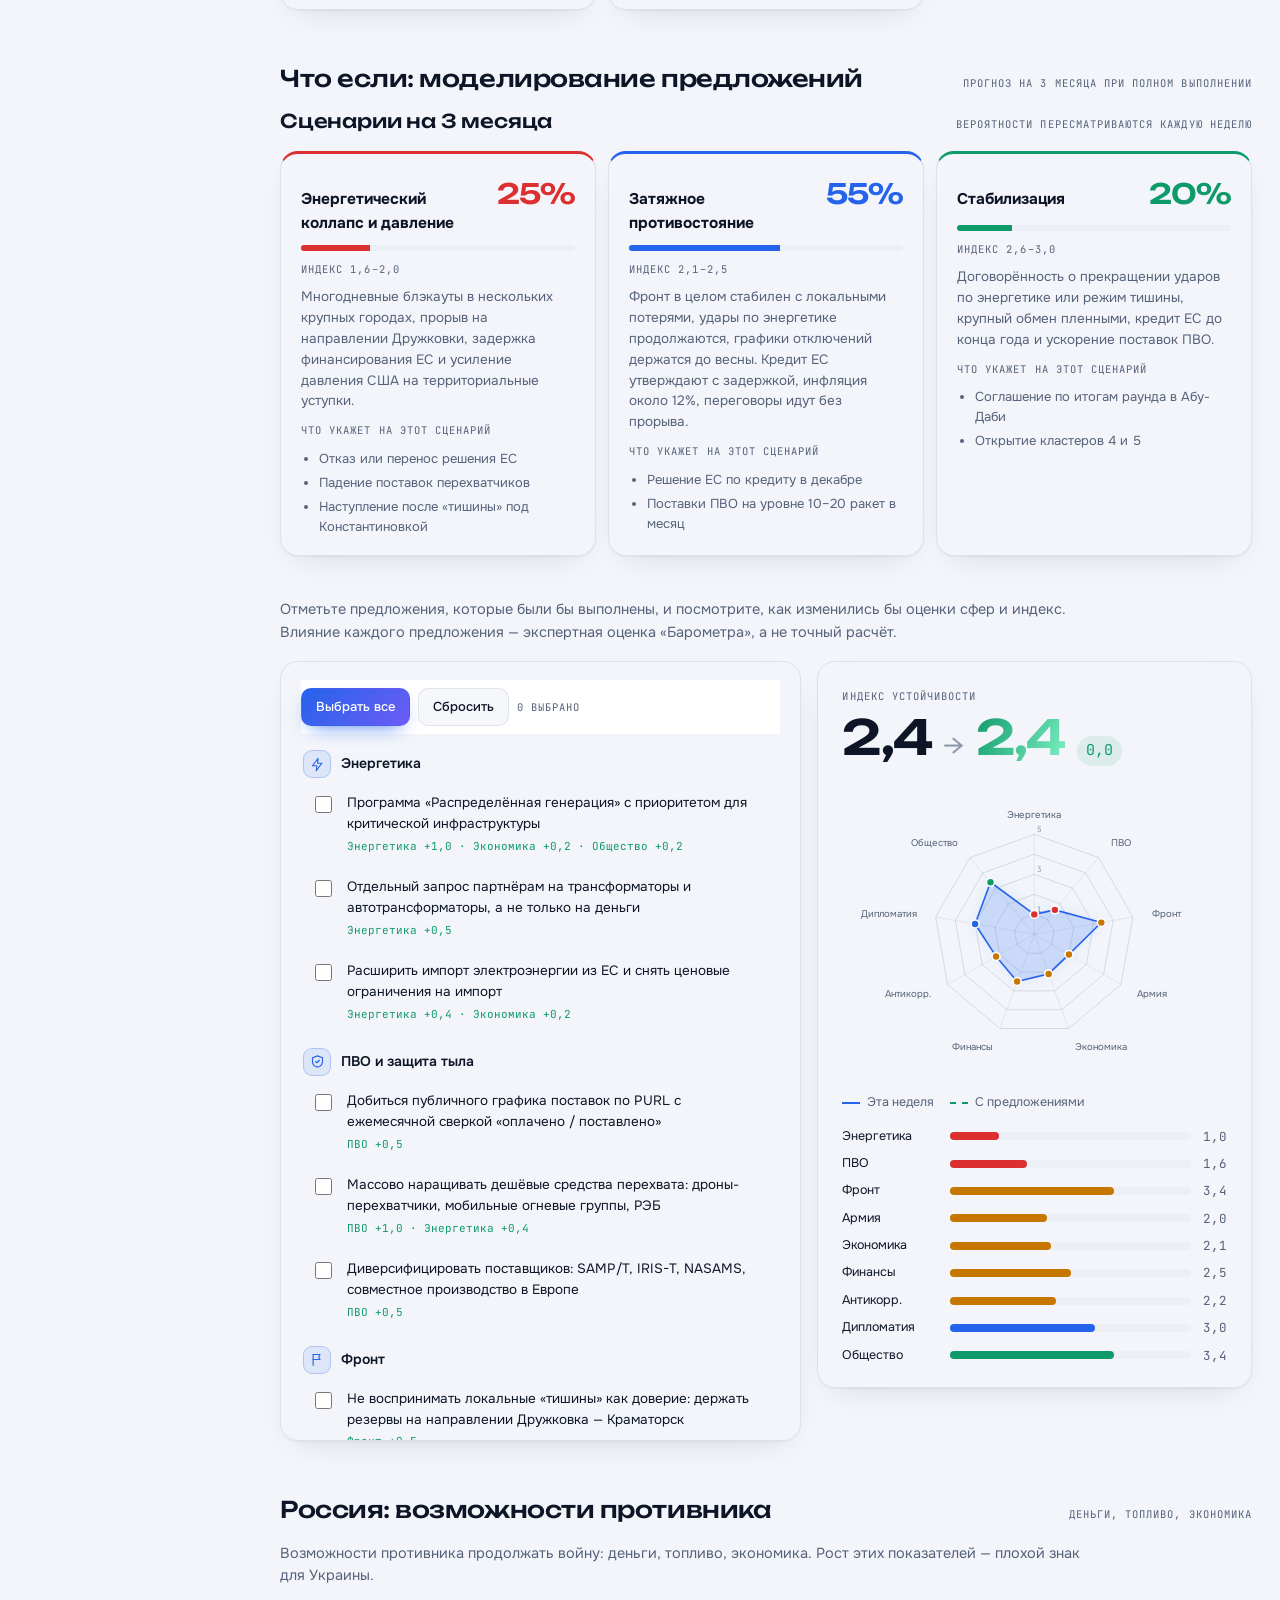
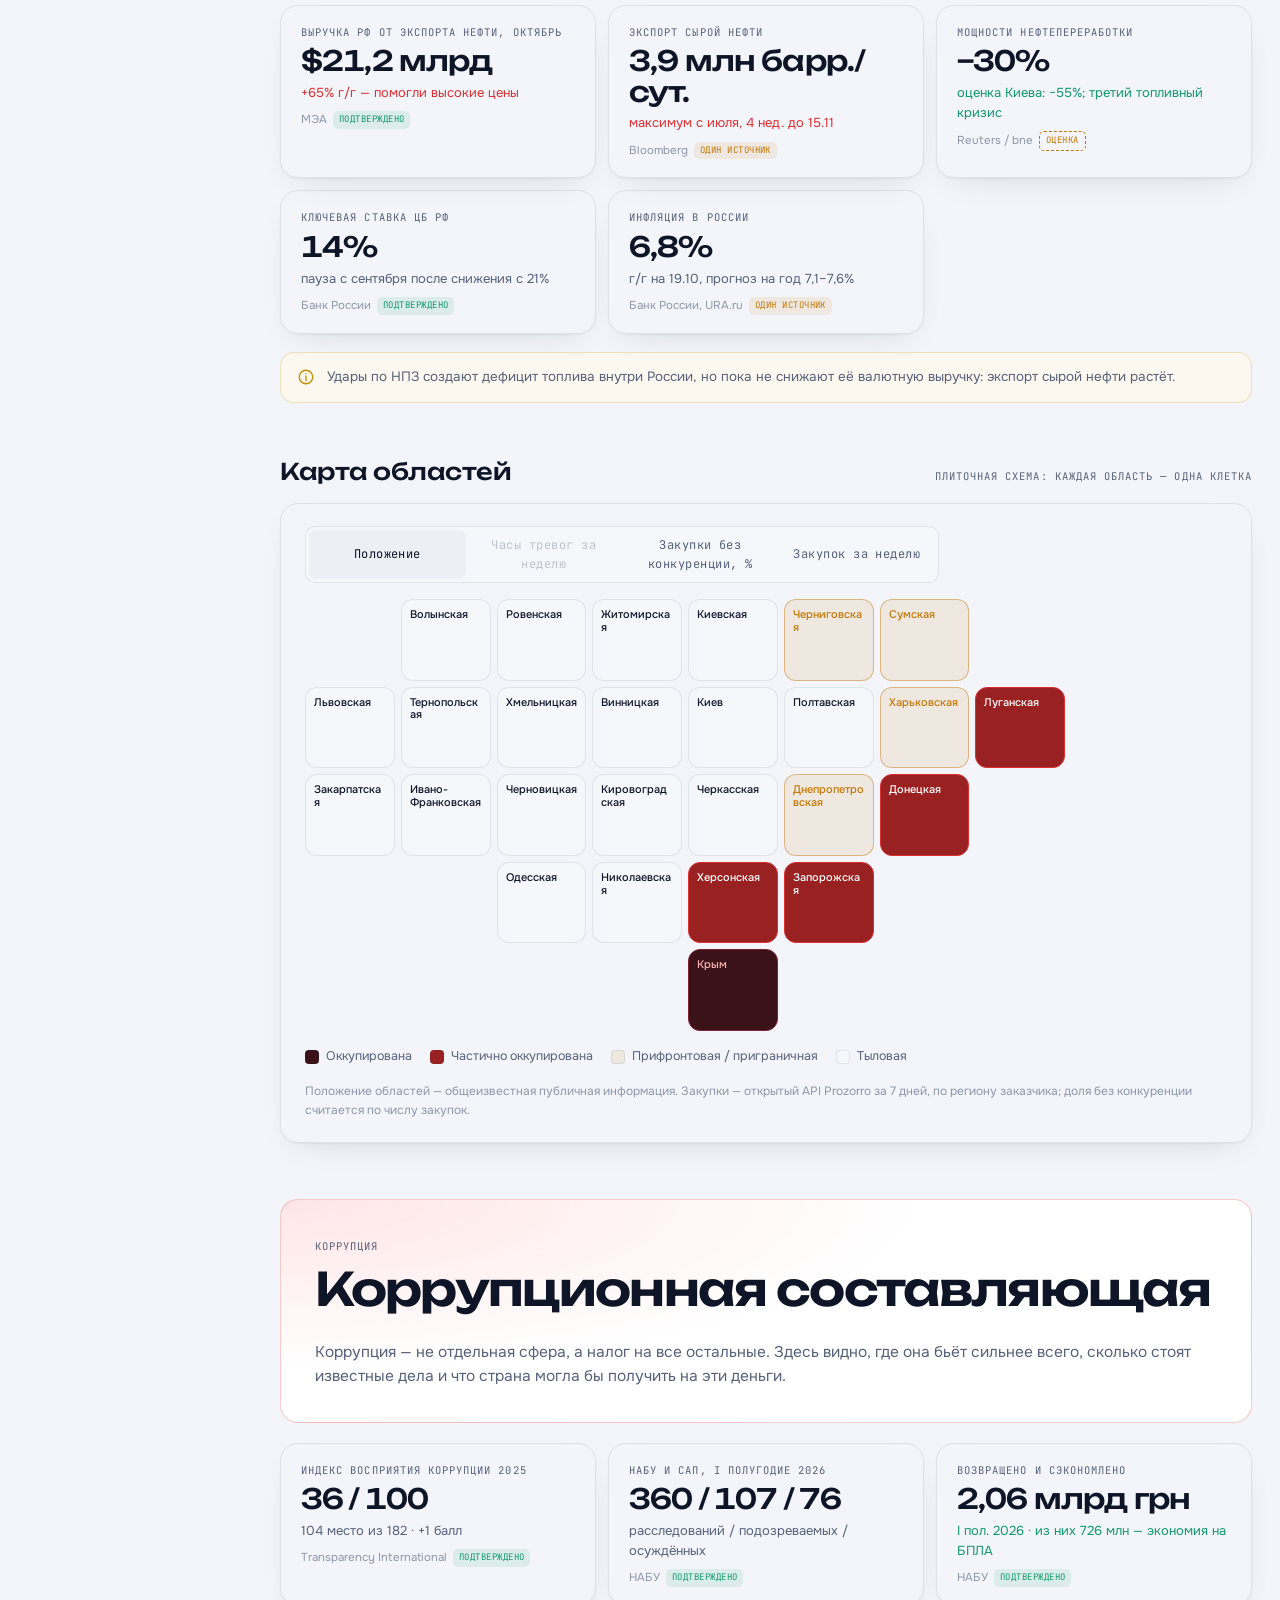
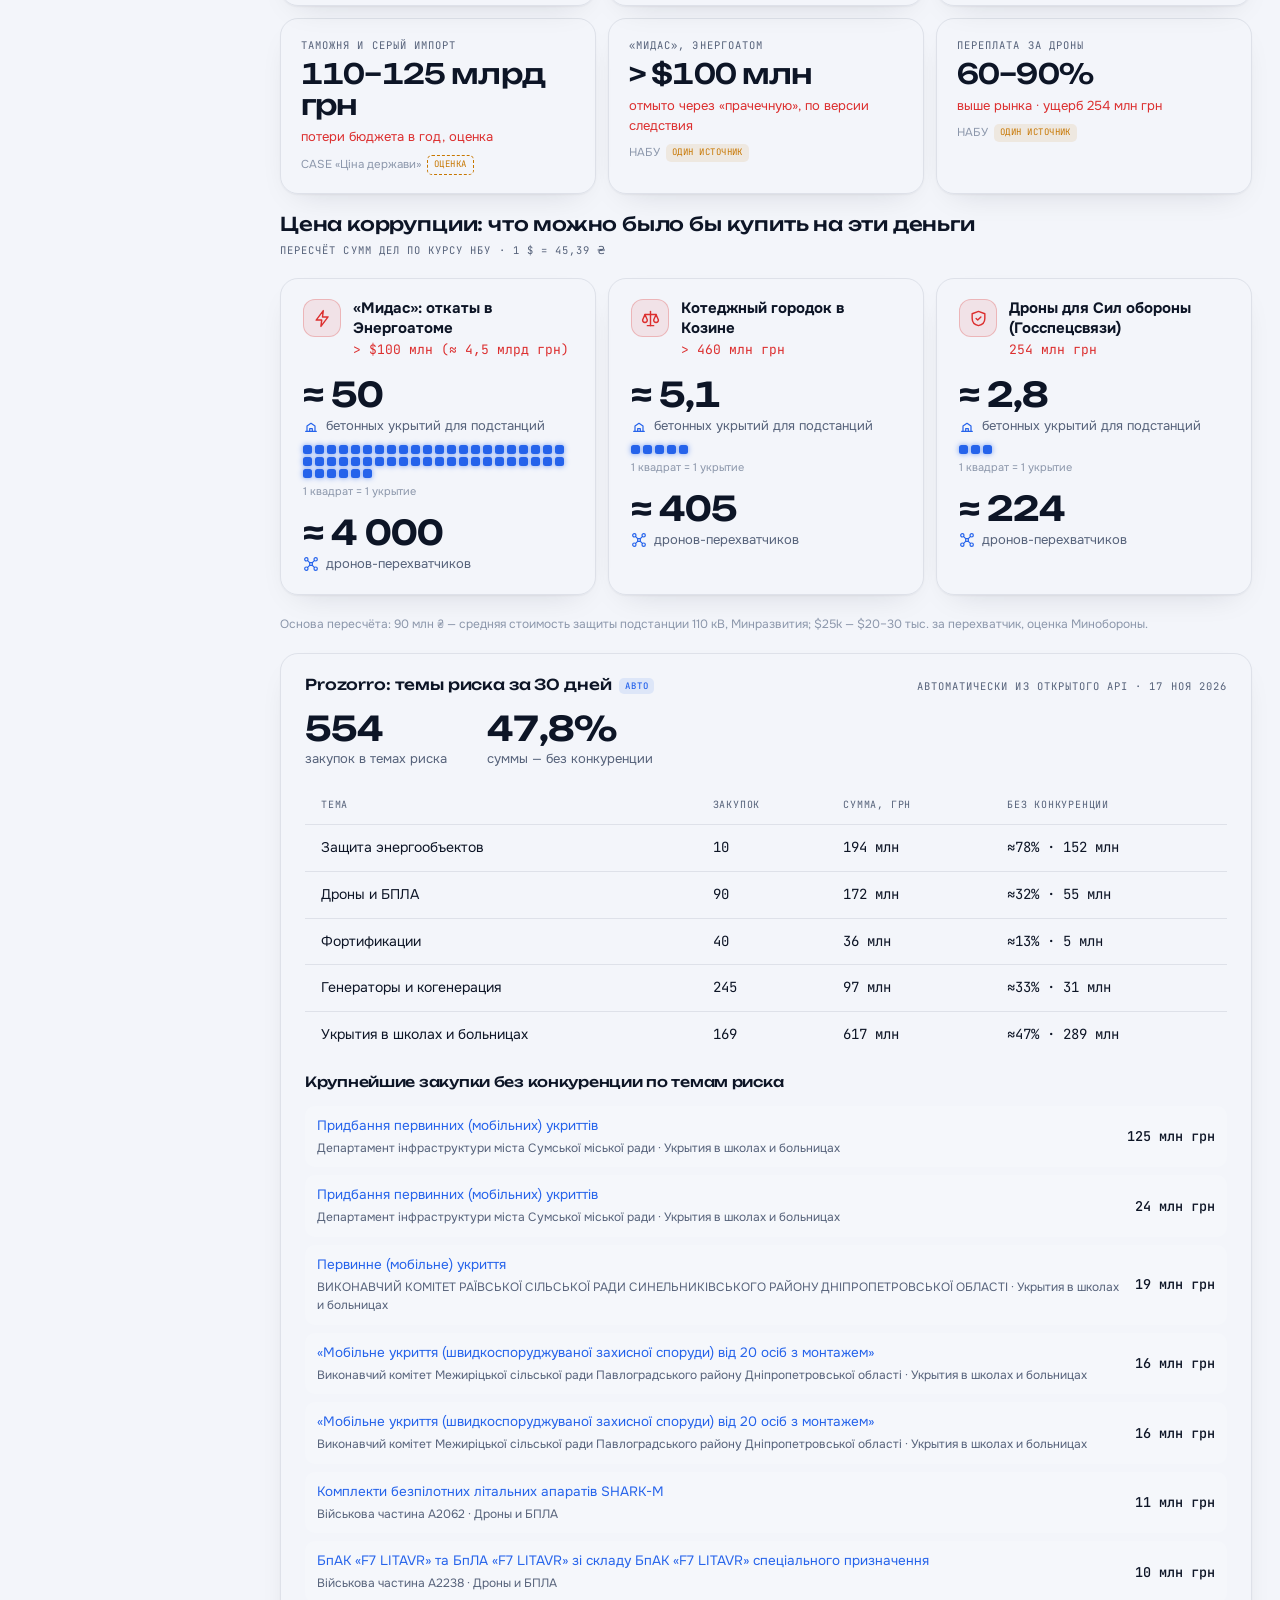
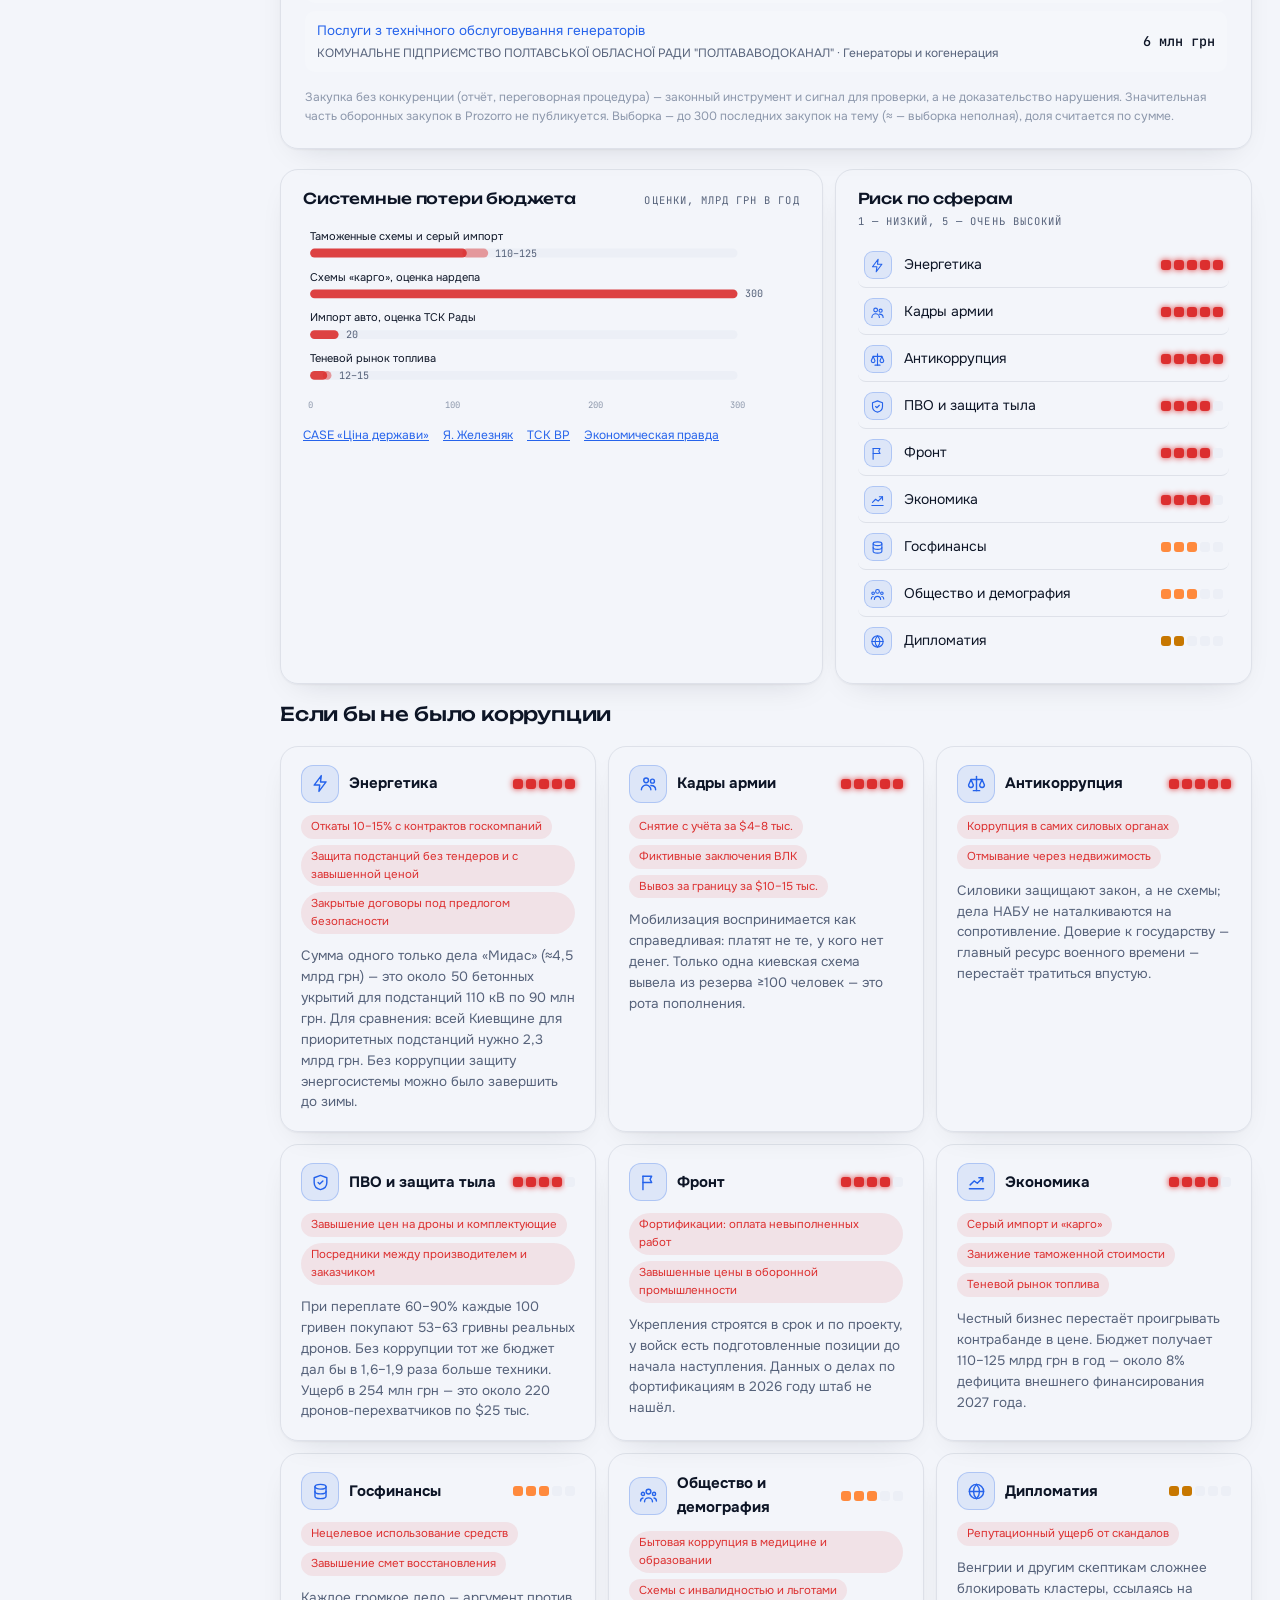
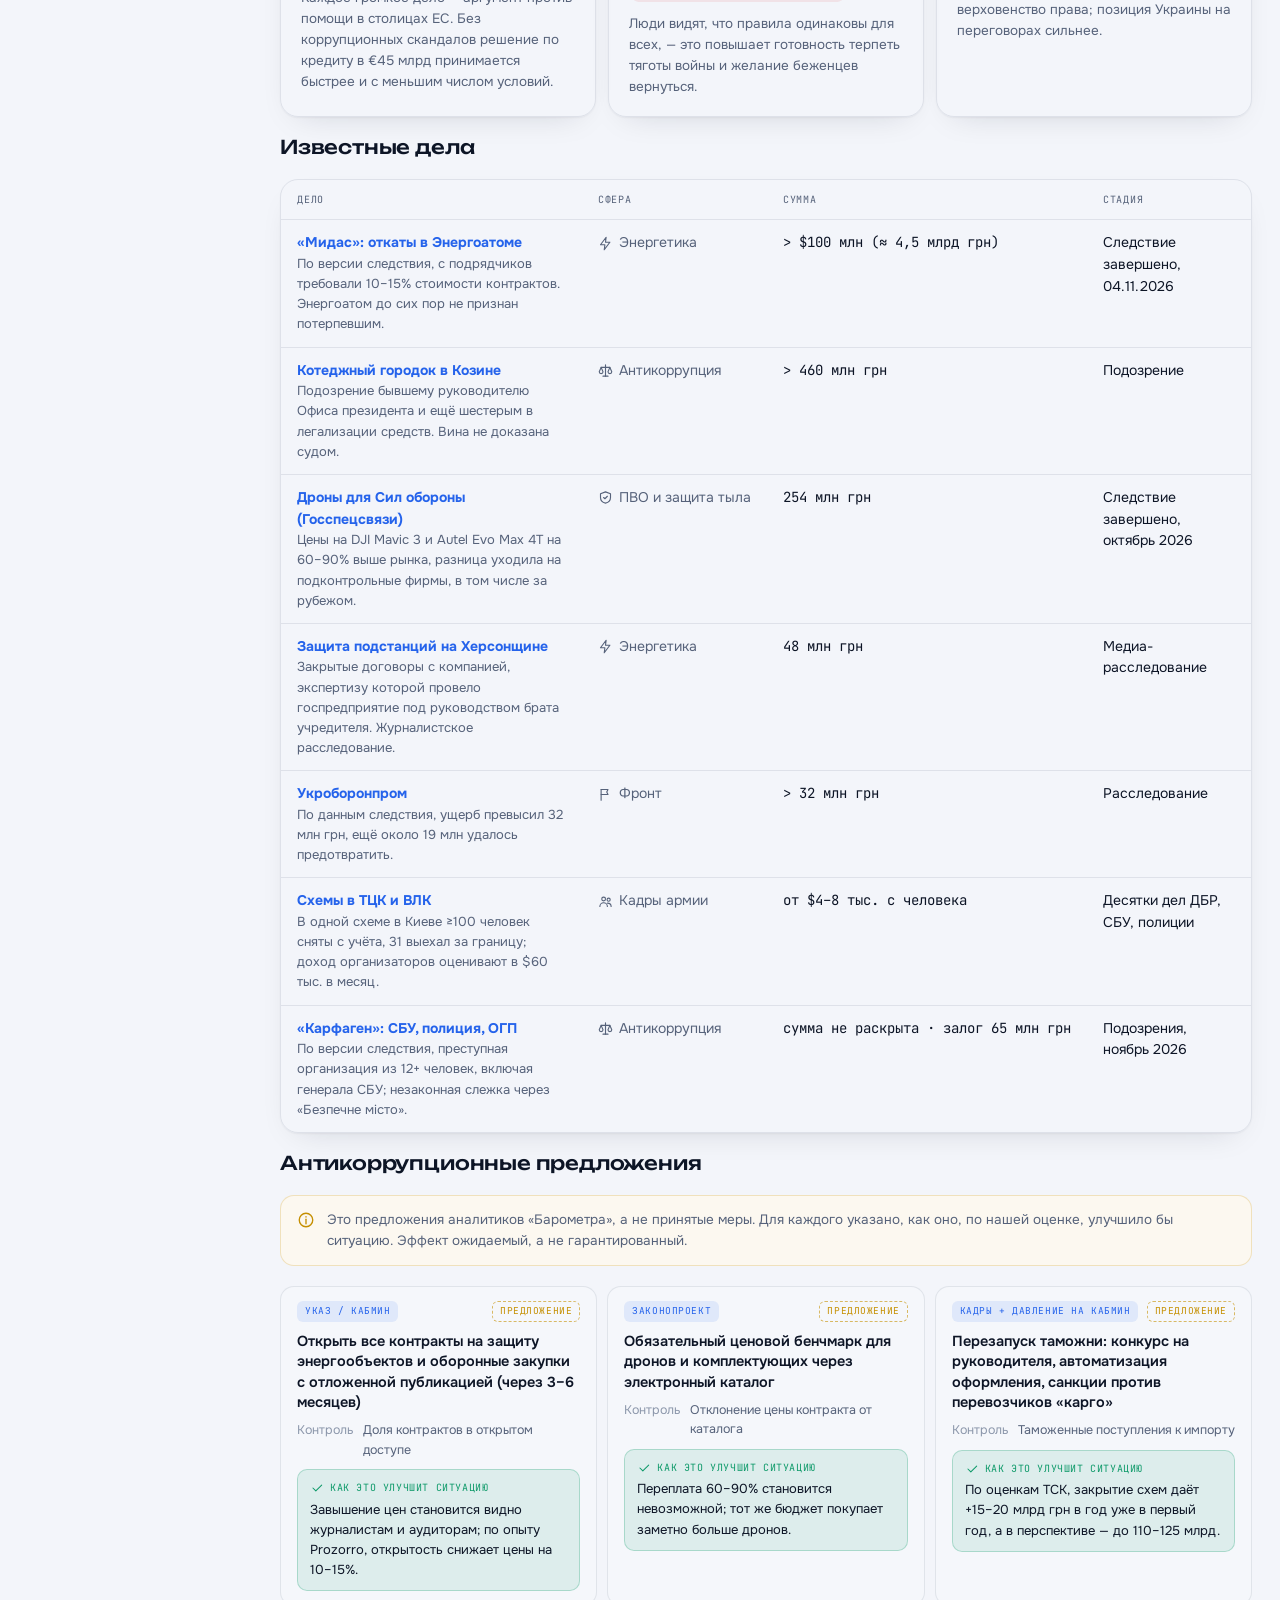
==== commit 707661cd: "Версия файлов в ссылках: обновления видны сразу, без старого кэша Co-Authored-By: Claude Opus 5.5 <n" ====
--- a/site/index.html
+++ b/site/index.html
@@ -14,7 +14,7 @@
 <meta name="theme-color" content="#07090f">
 <link rel="preconnect" href="https://fonts.googleapis.com">
 <link rel="stylesheet" href="https://fonts.googleapis.com/css2?family=Unbounded:wght@400;500;600;700&family=Onest:wght@400;500;600;700&family=JetBrains+Mono:wght@400;500;600&display=swap">
-<link rel="stylesheet" href="style.css">
+<link rel="stylesheet" href="style.css?v=b13b2cc8">
 </head>
 <body>
 <div class="shell">
@@ -47,6 +47,6 @@
     </footer>
   </div>
 </div>
-<script src="app.js"></script>
+<script src="app.js?v=b1d5ddb6"></script>
 </body>
 </html>
--- a/site/style.css
+++ b/site/style.css
@@ -520,3 +520,8 @@
 .s-kbd{position:absolute;right:9px;font-family:var(--f-mono);font-size:11px;color:var(--faint);border:1px solid var(--line-2);border-radius:5px;padding:0 6px;line-height:18px;pointer-events:none}
 .search-wrap input:focus~.s-kbd{display:none}
 @media (max-width:980px){.s-kbd{display:none}}
+
+/* hidden всегда скрывает (иначе display у классов его перебивает) */
+[hidden]{display:none!important}
+.side-foot{padding-top:2px}
+.search-wrap{margin-top:auto}
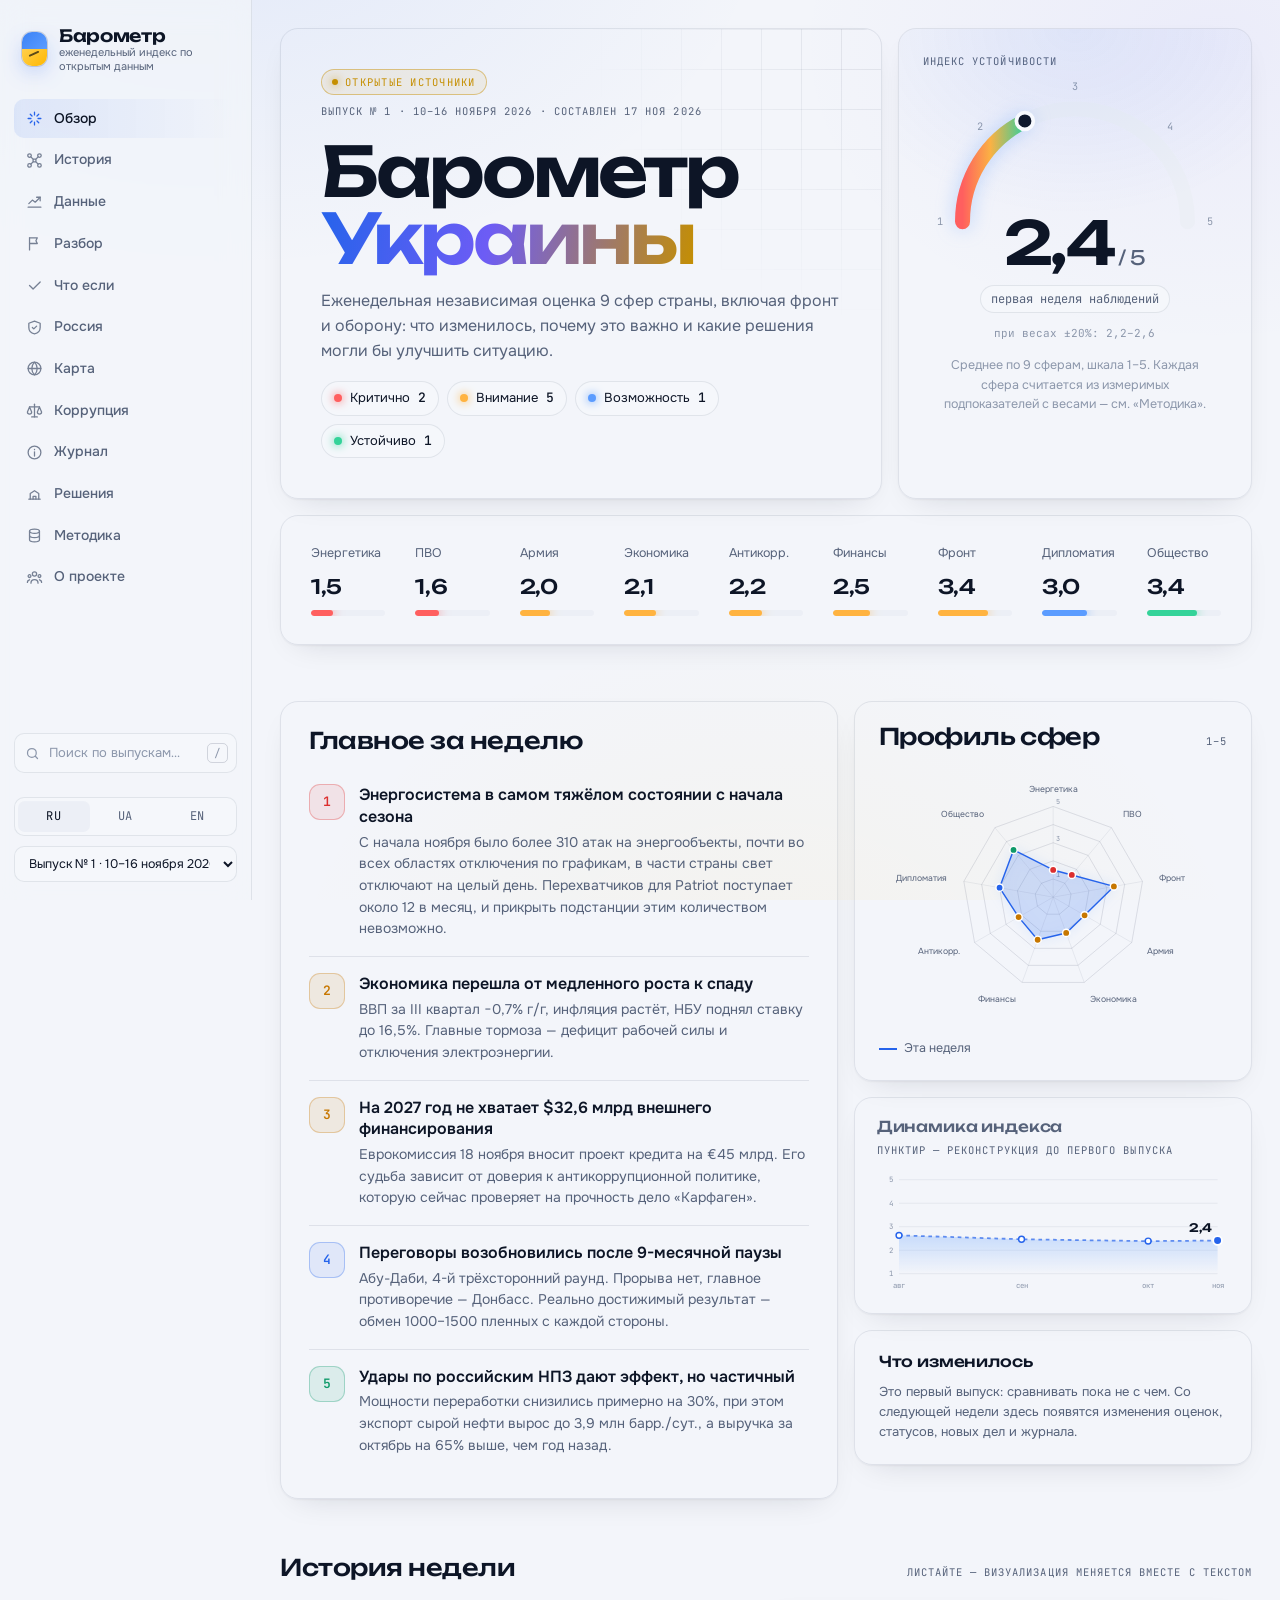
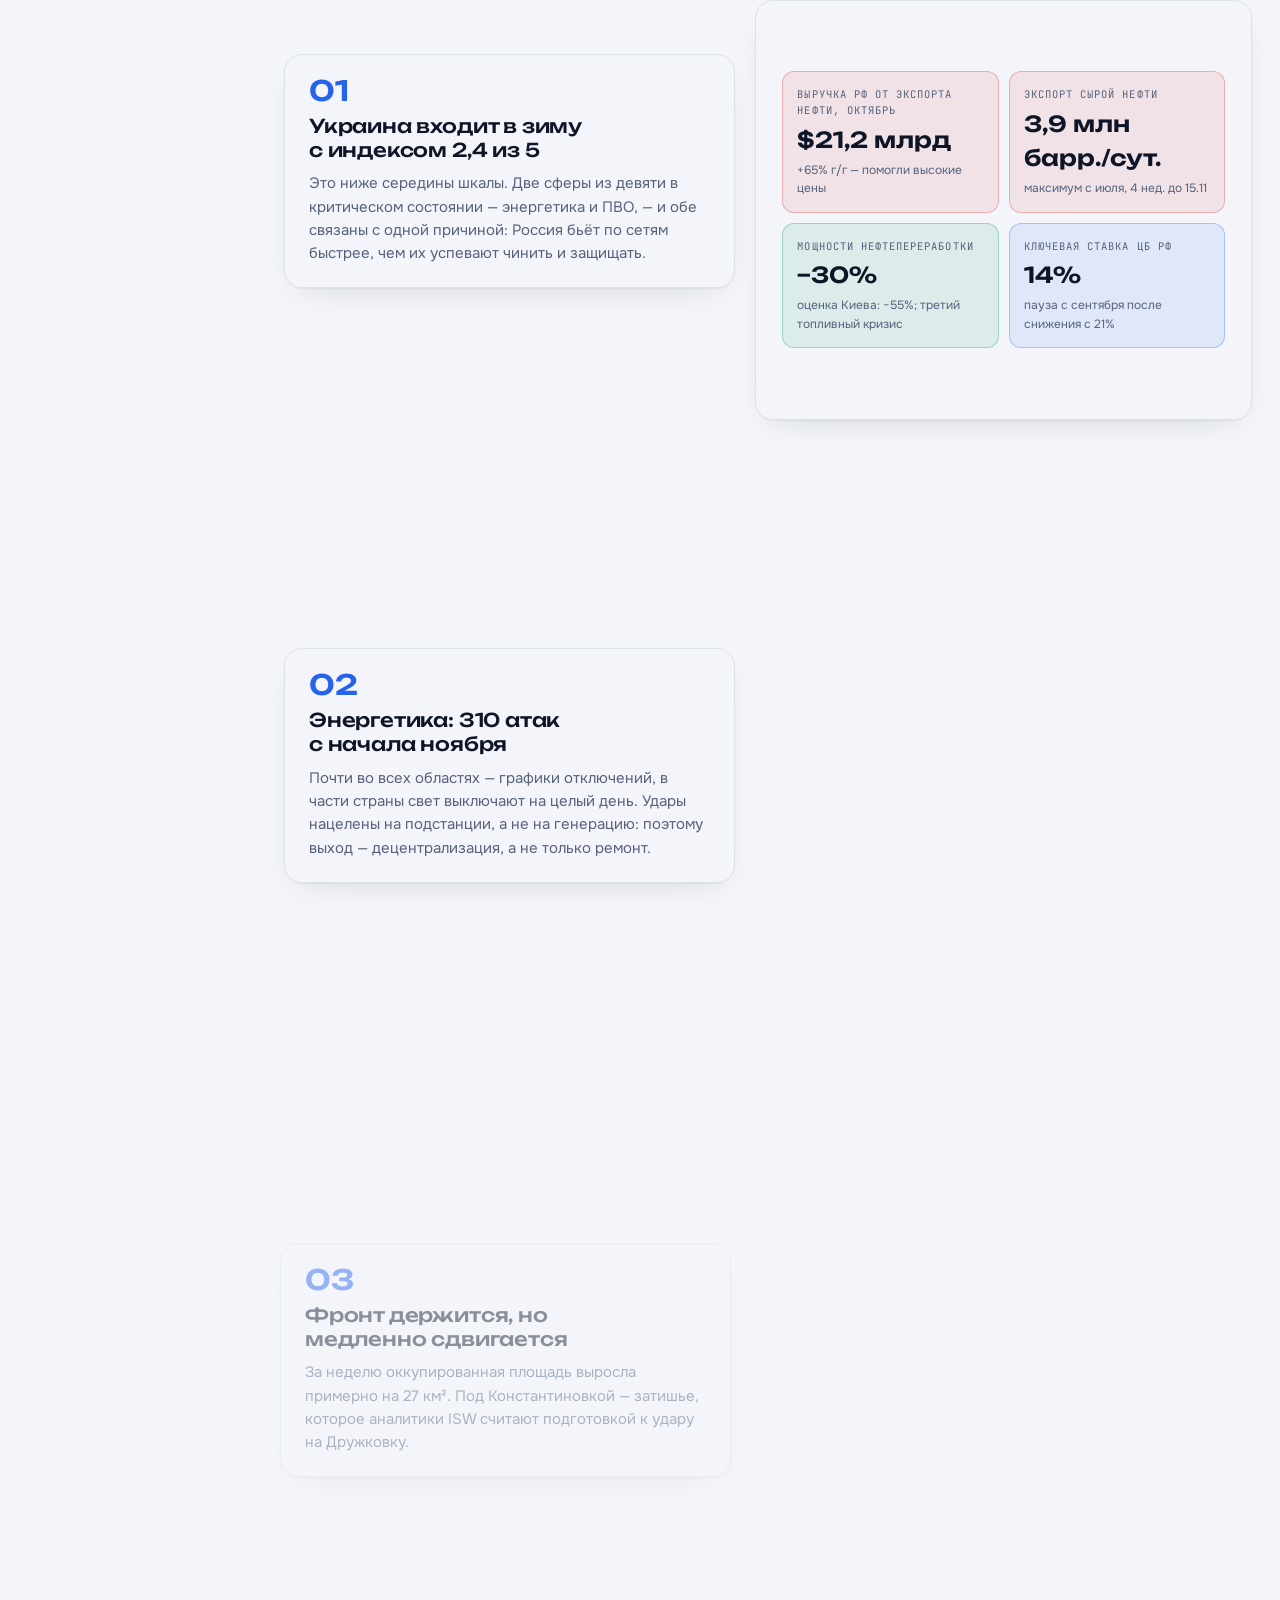
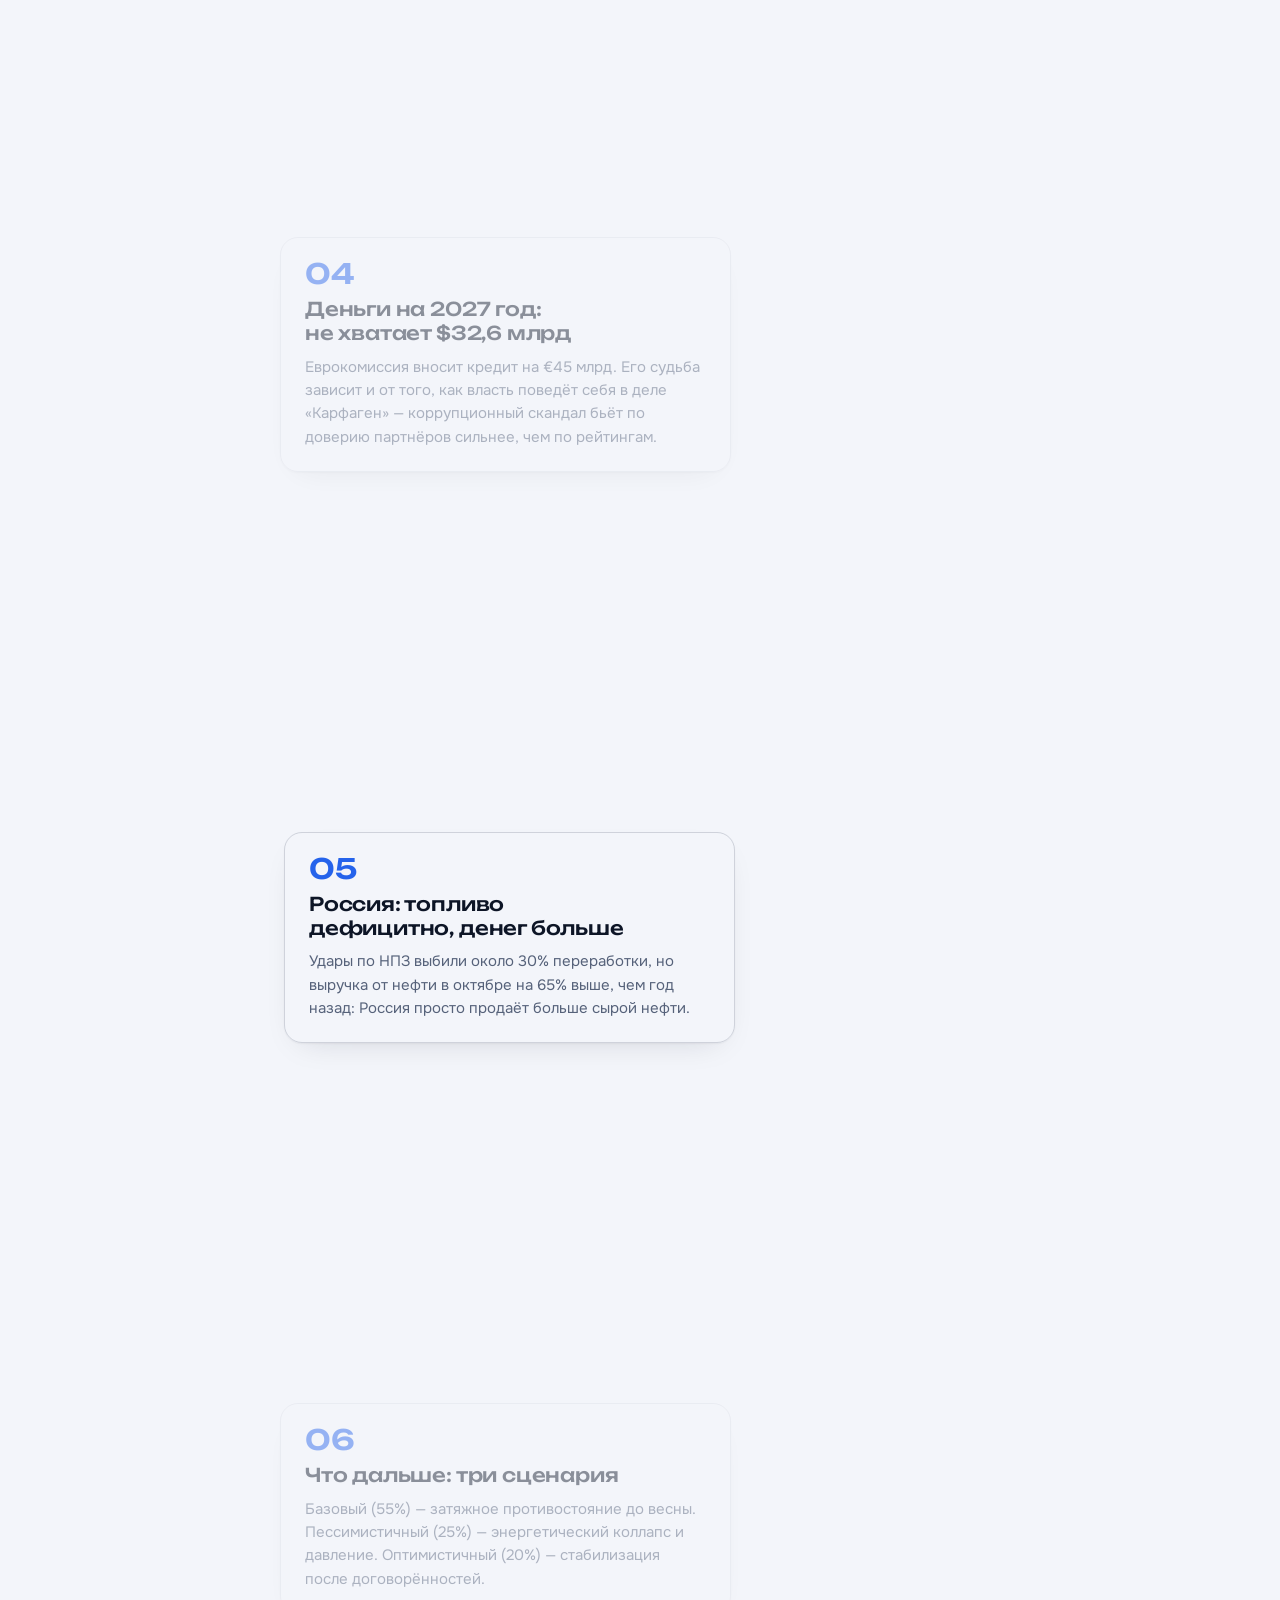
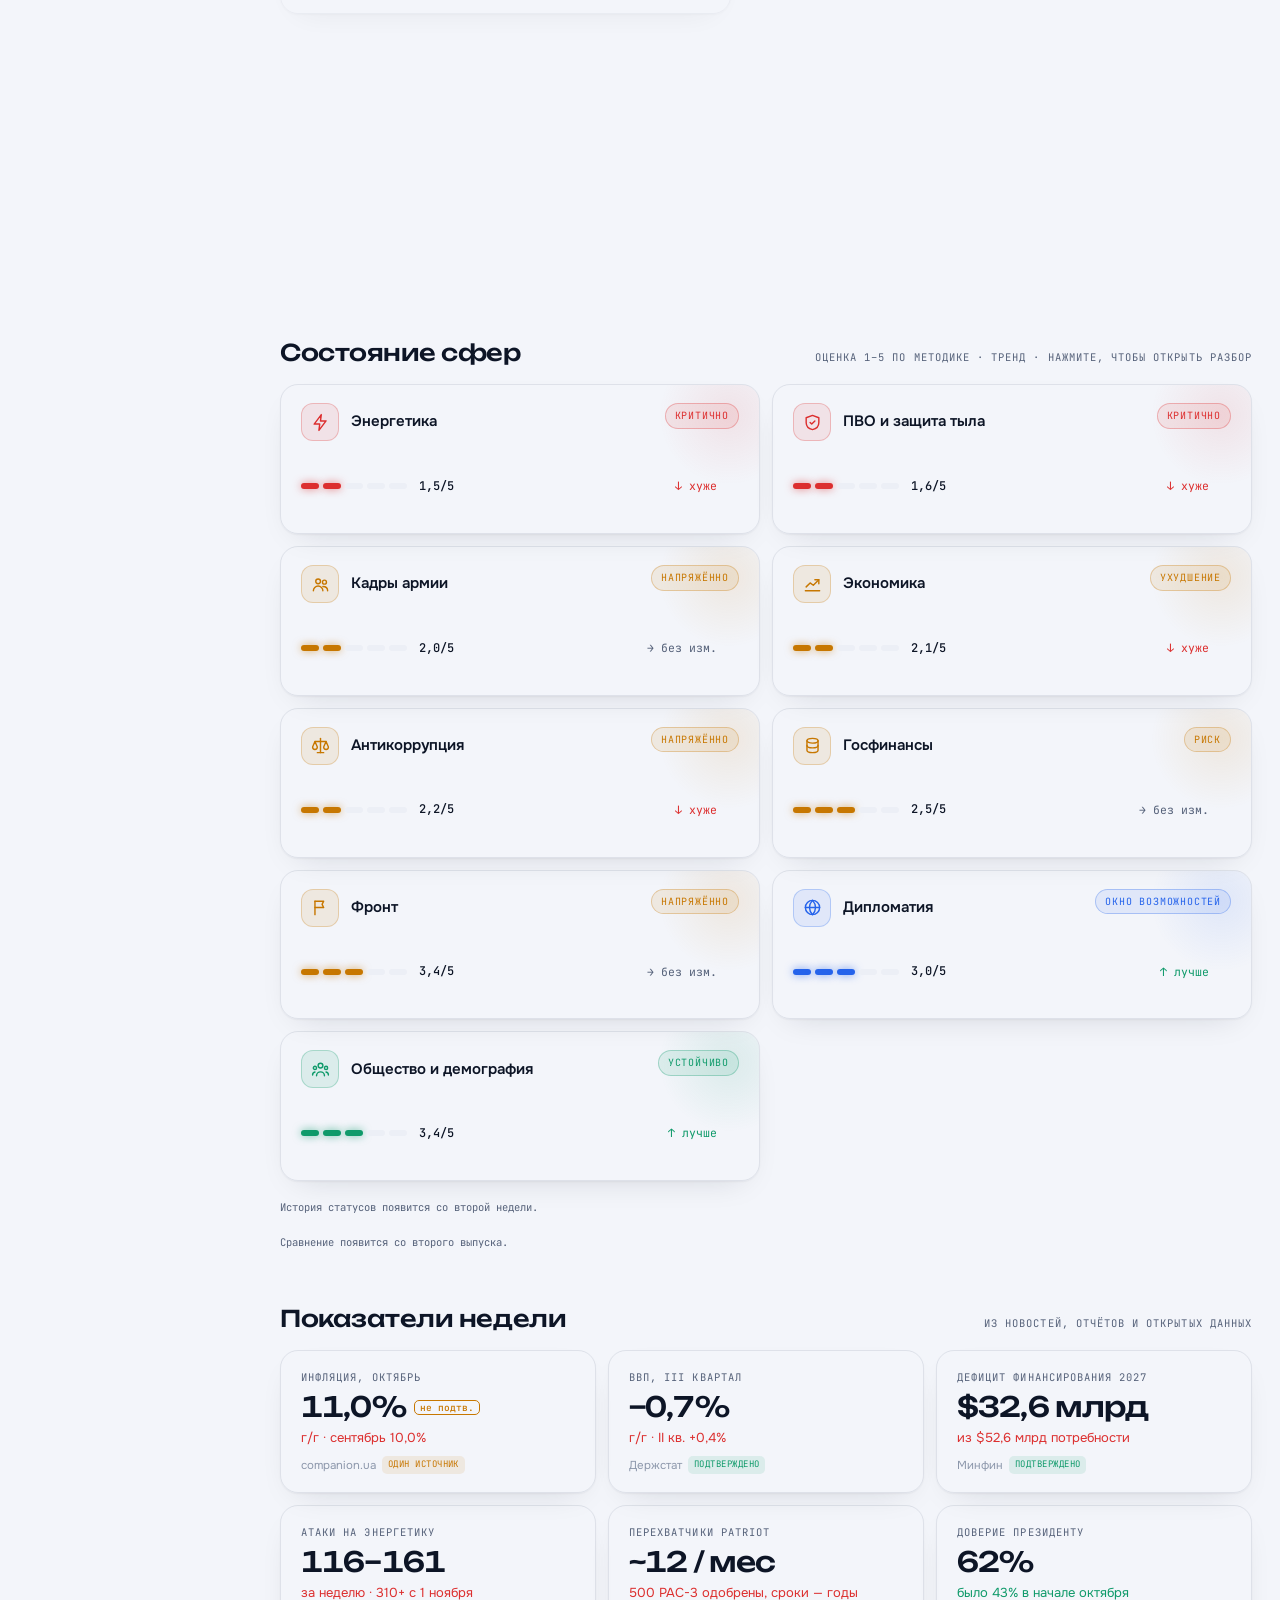
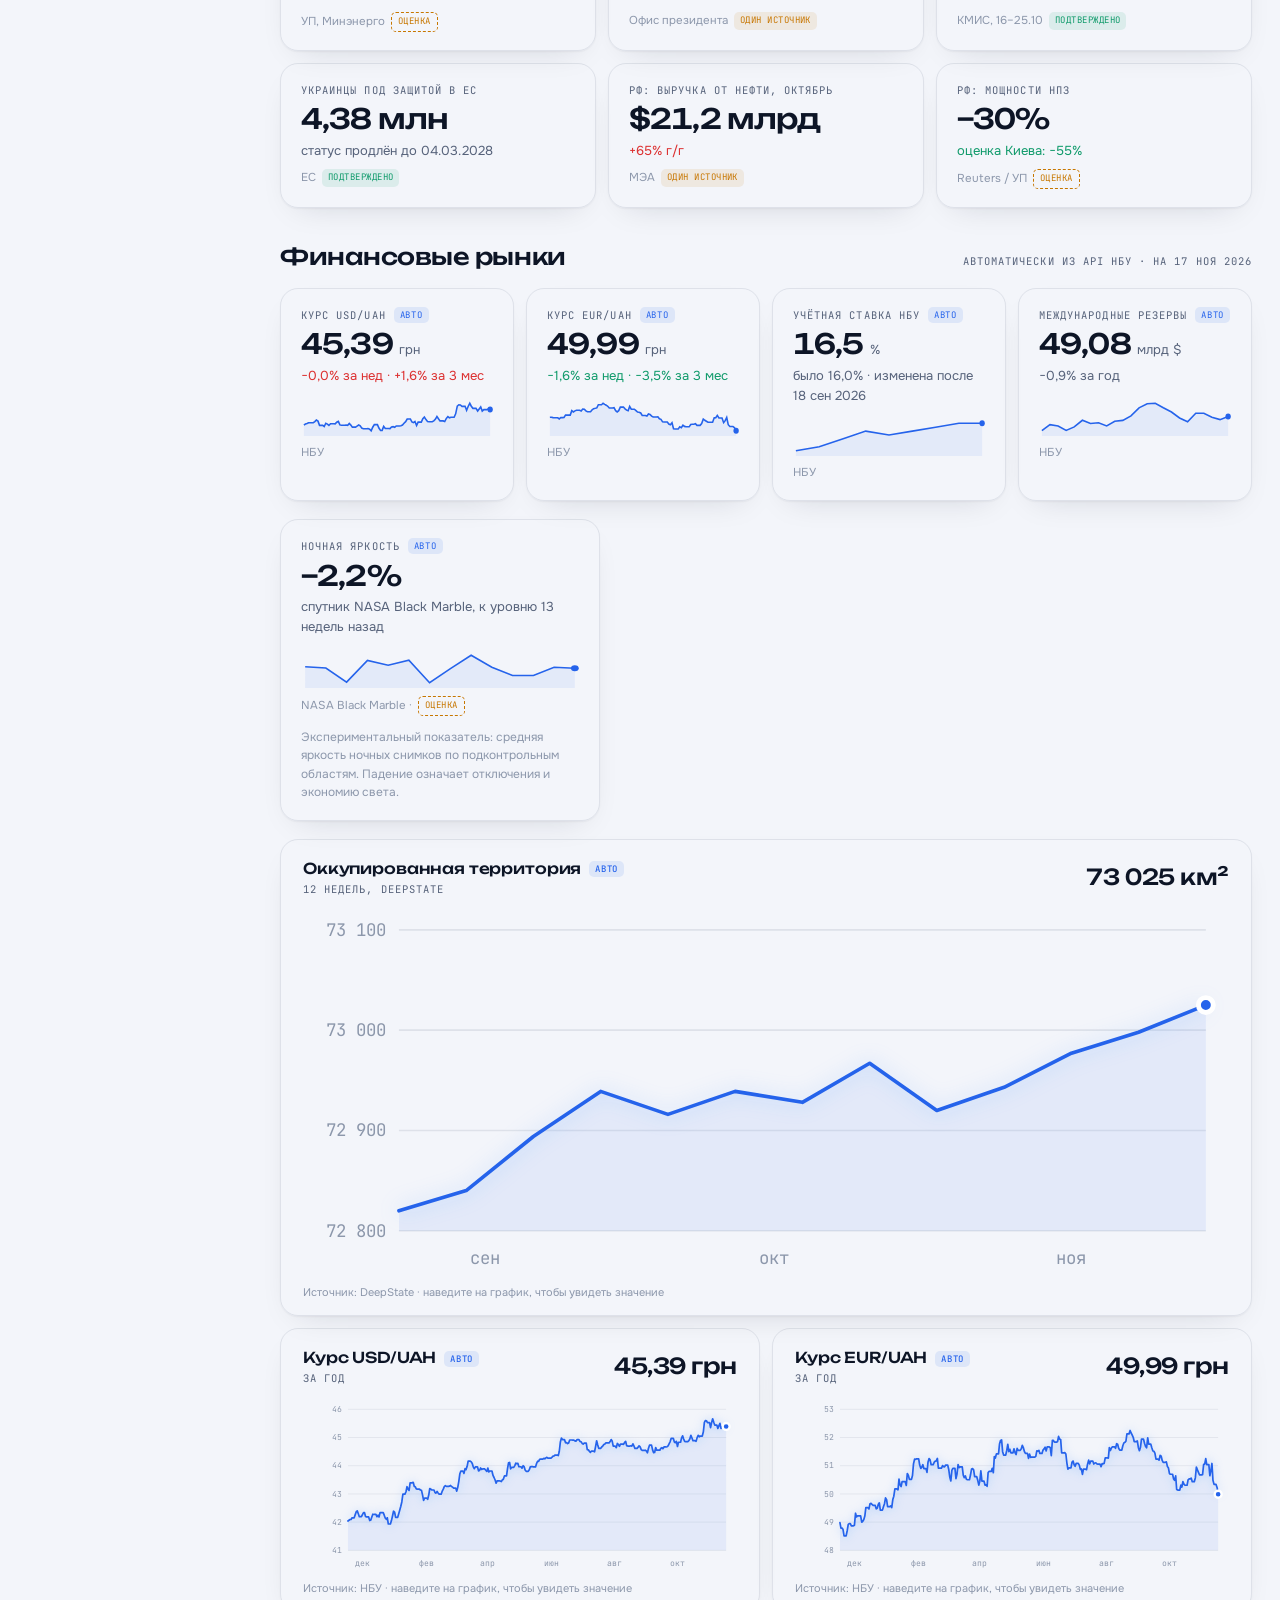
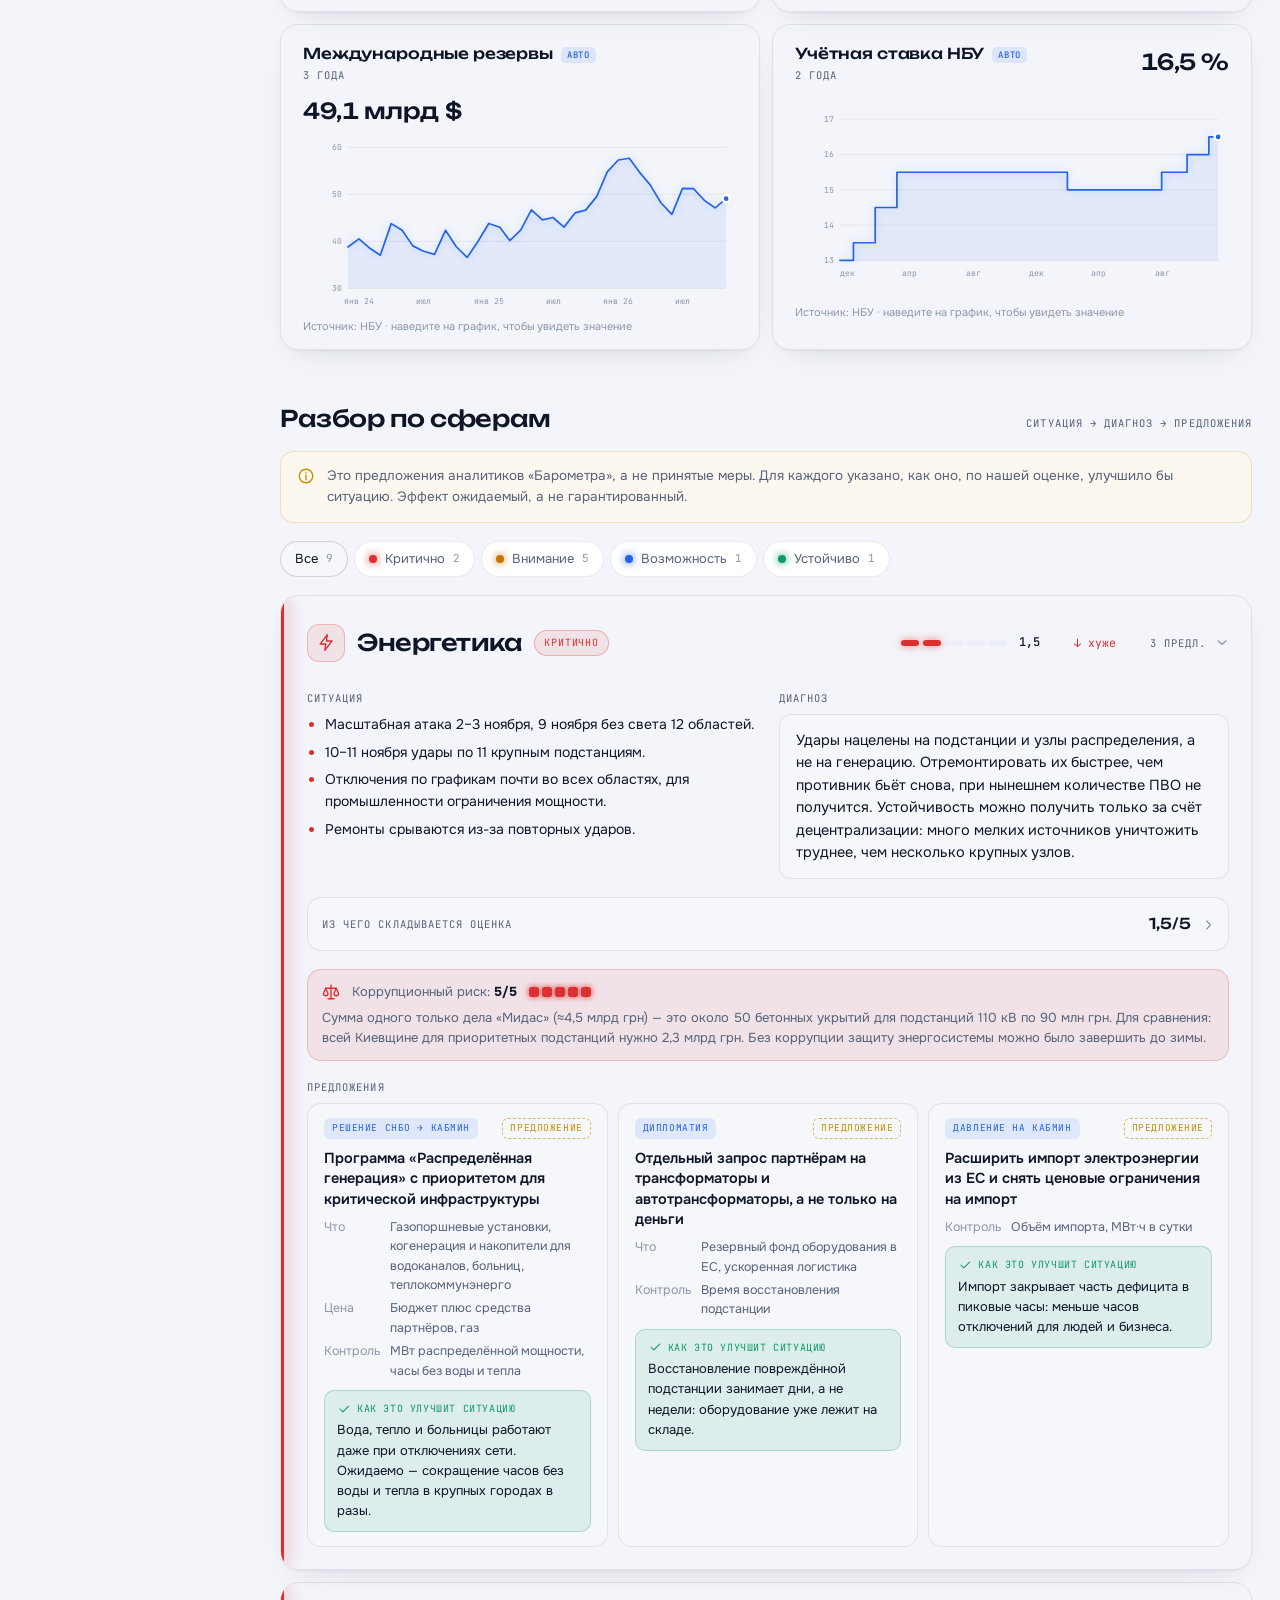
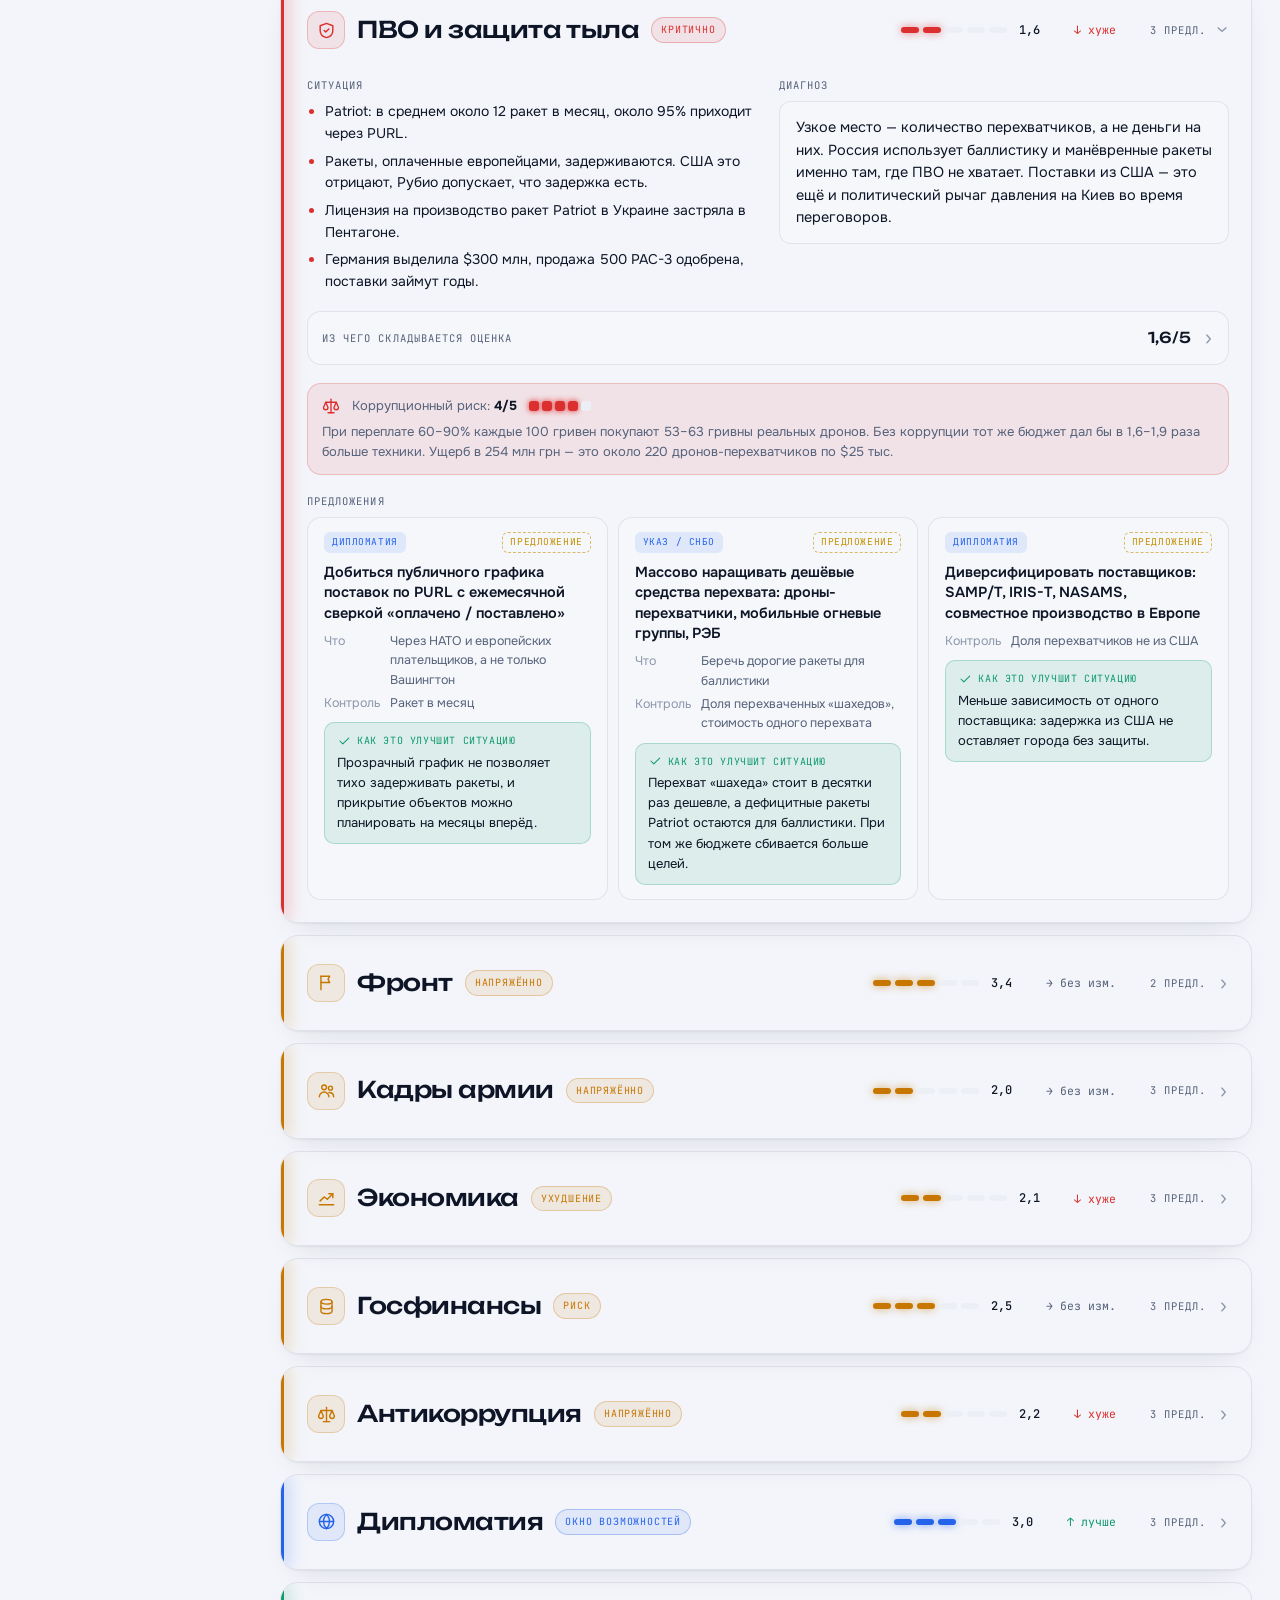
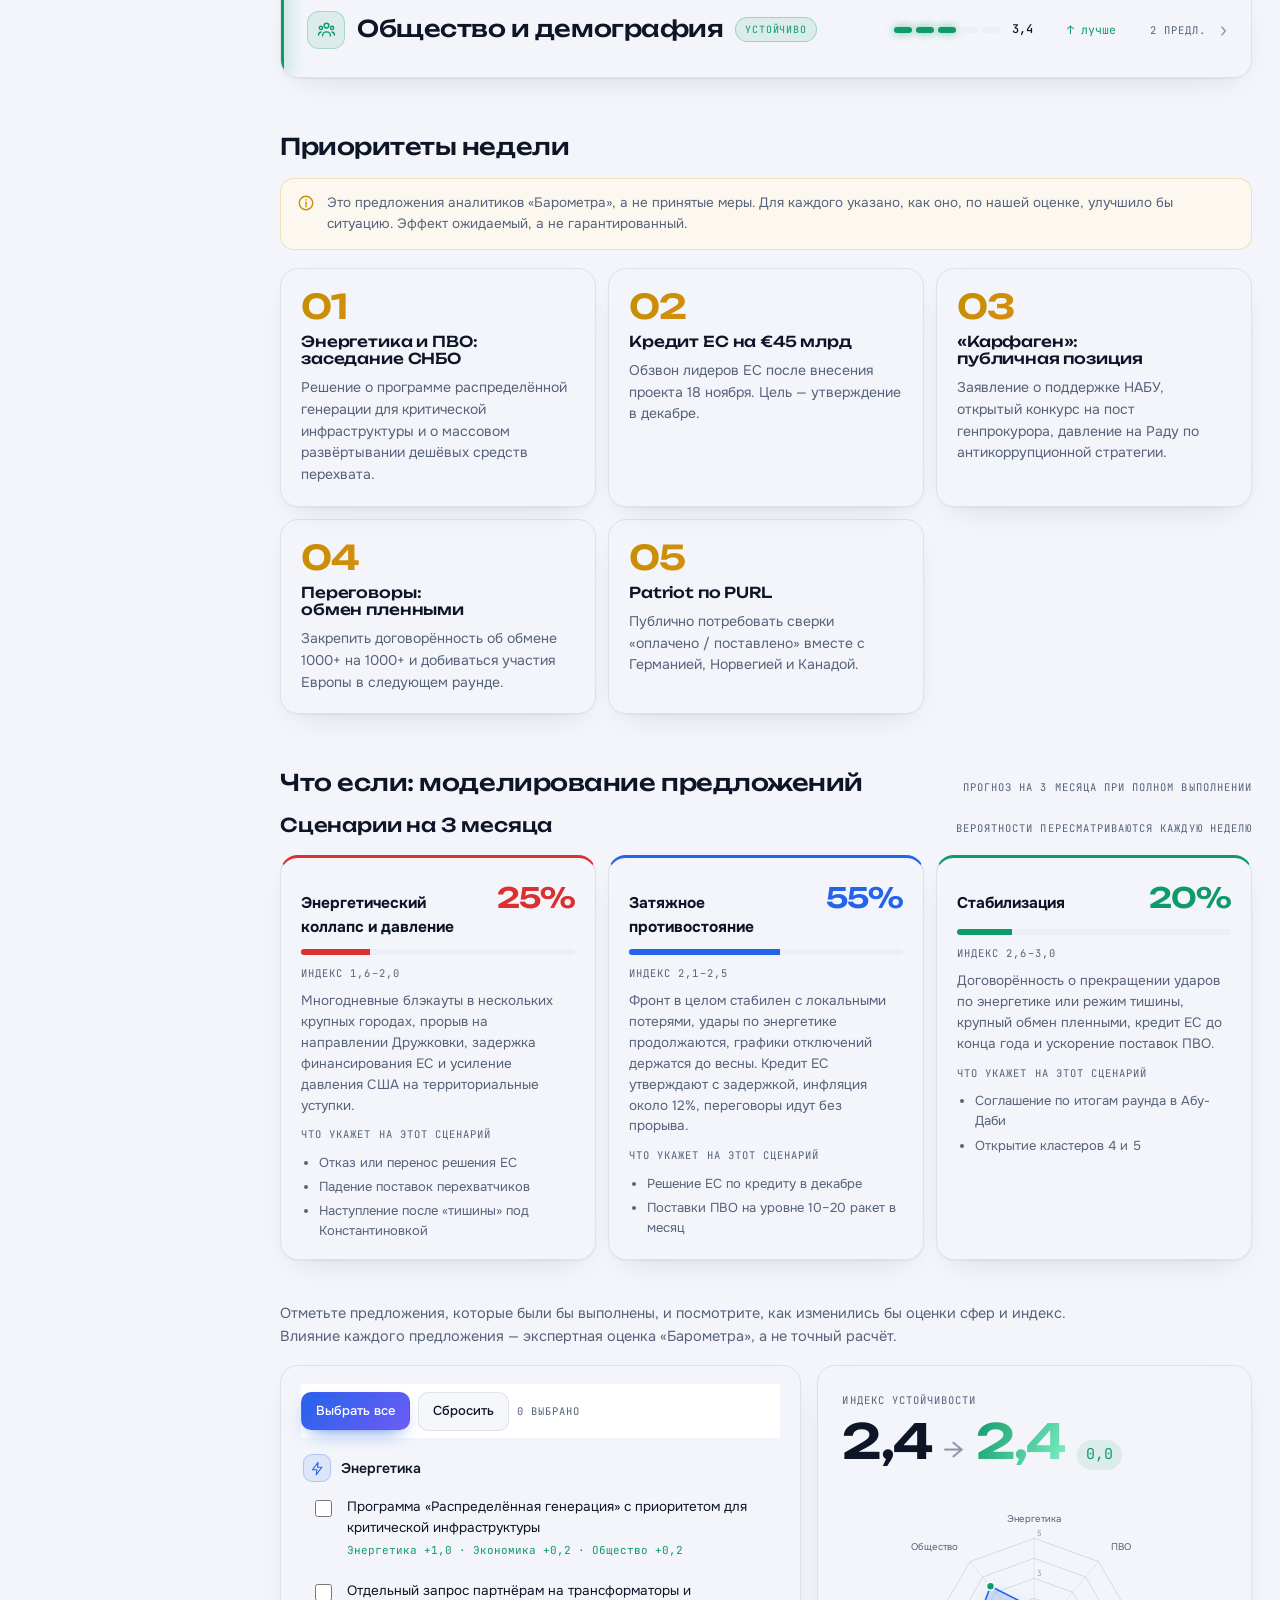
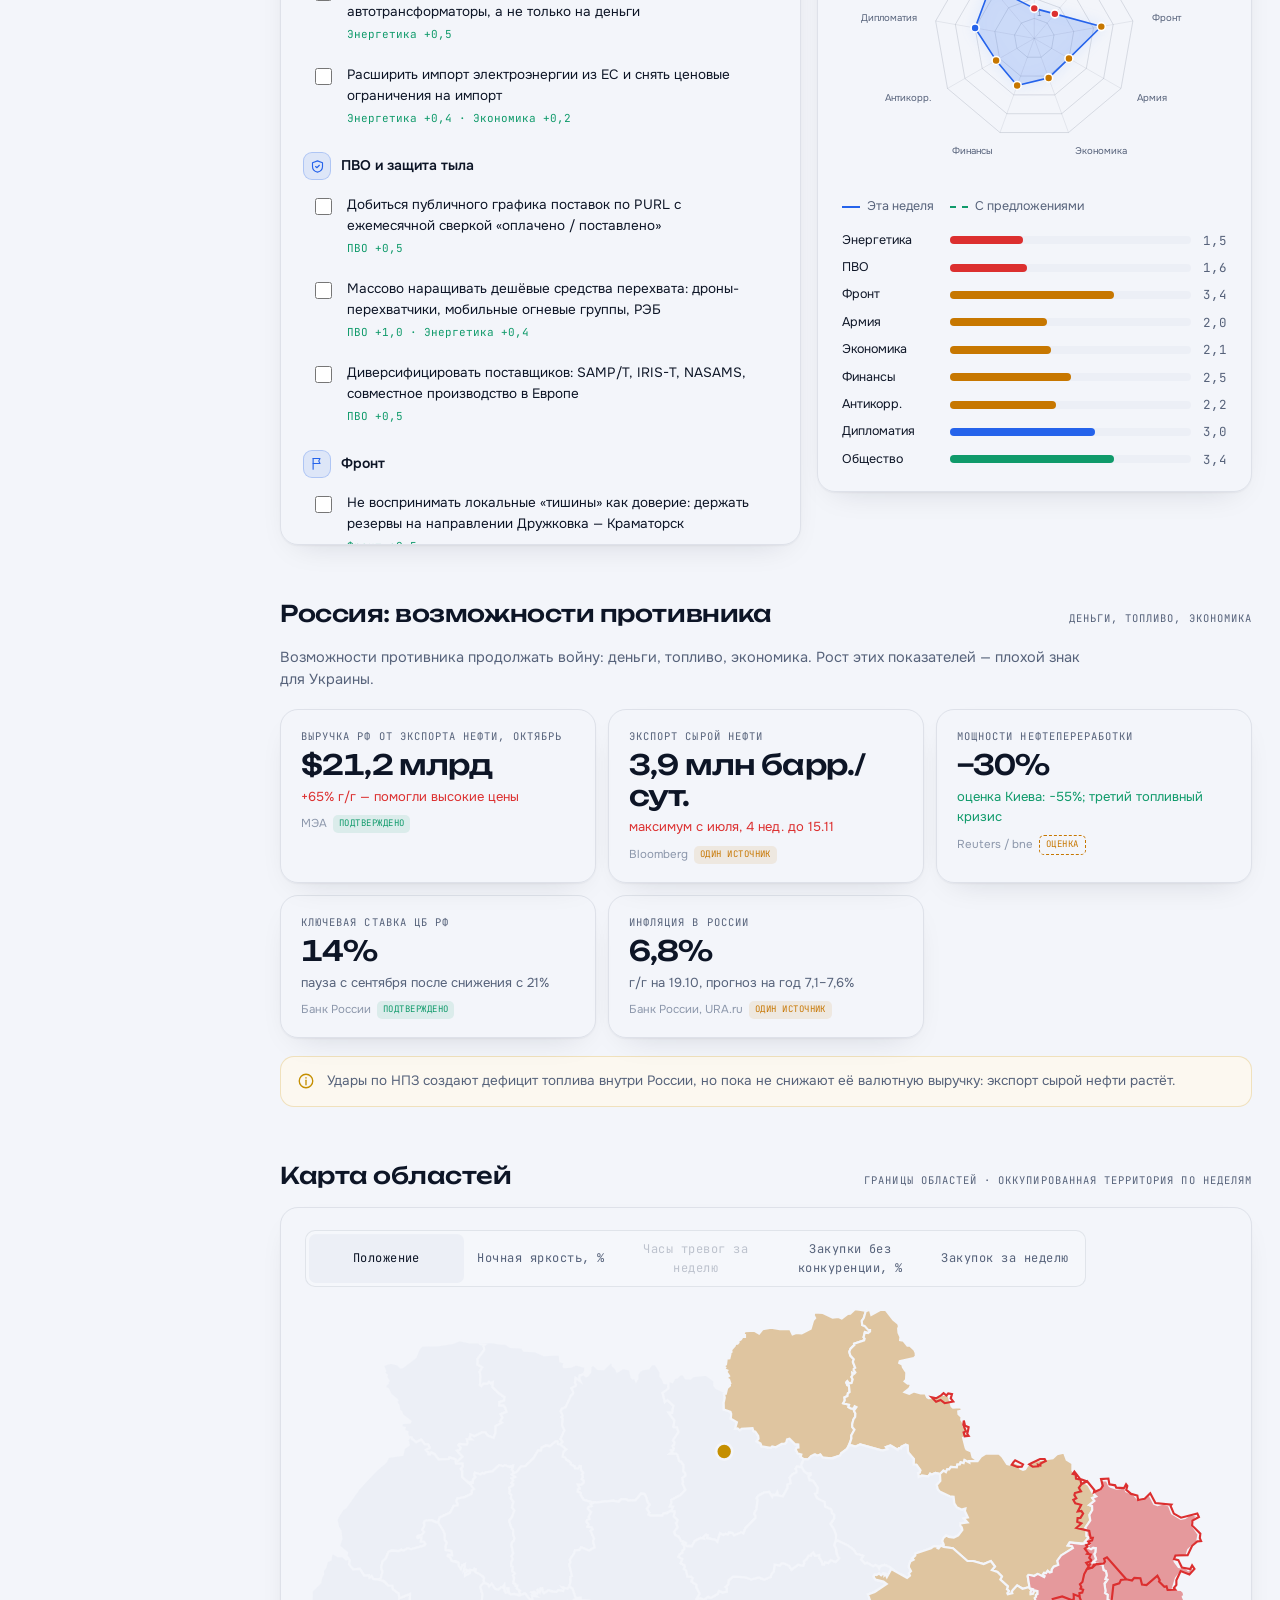
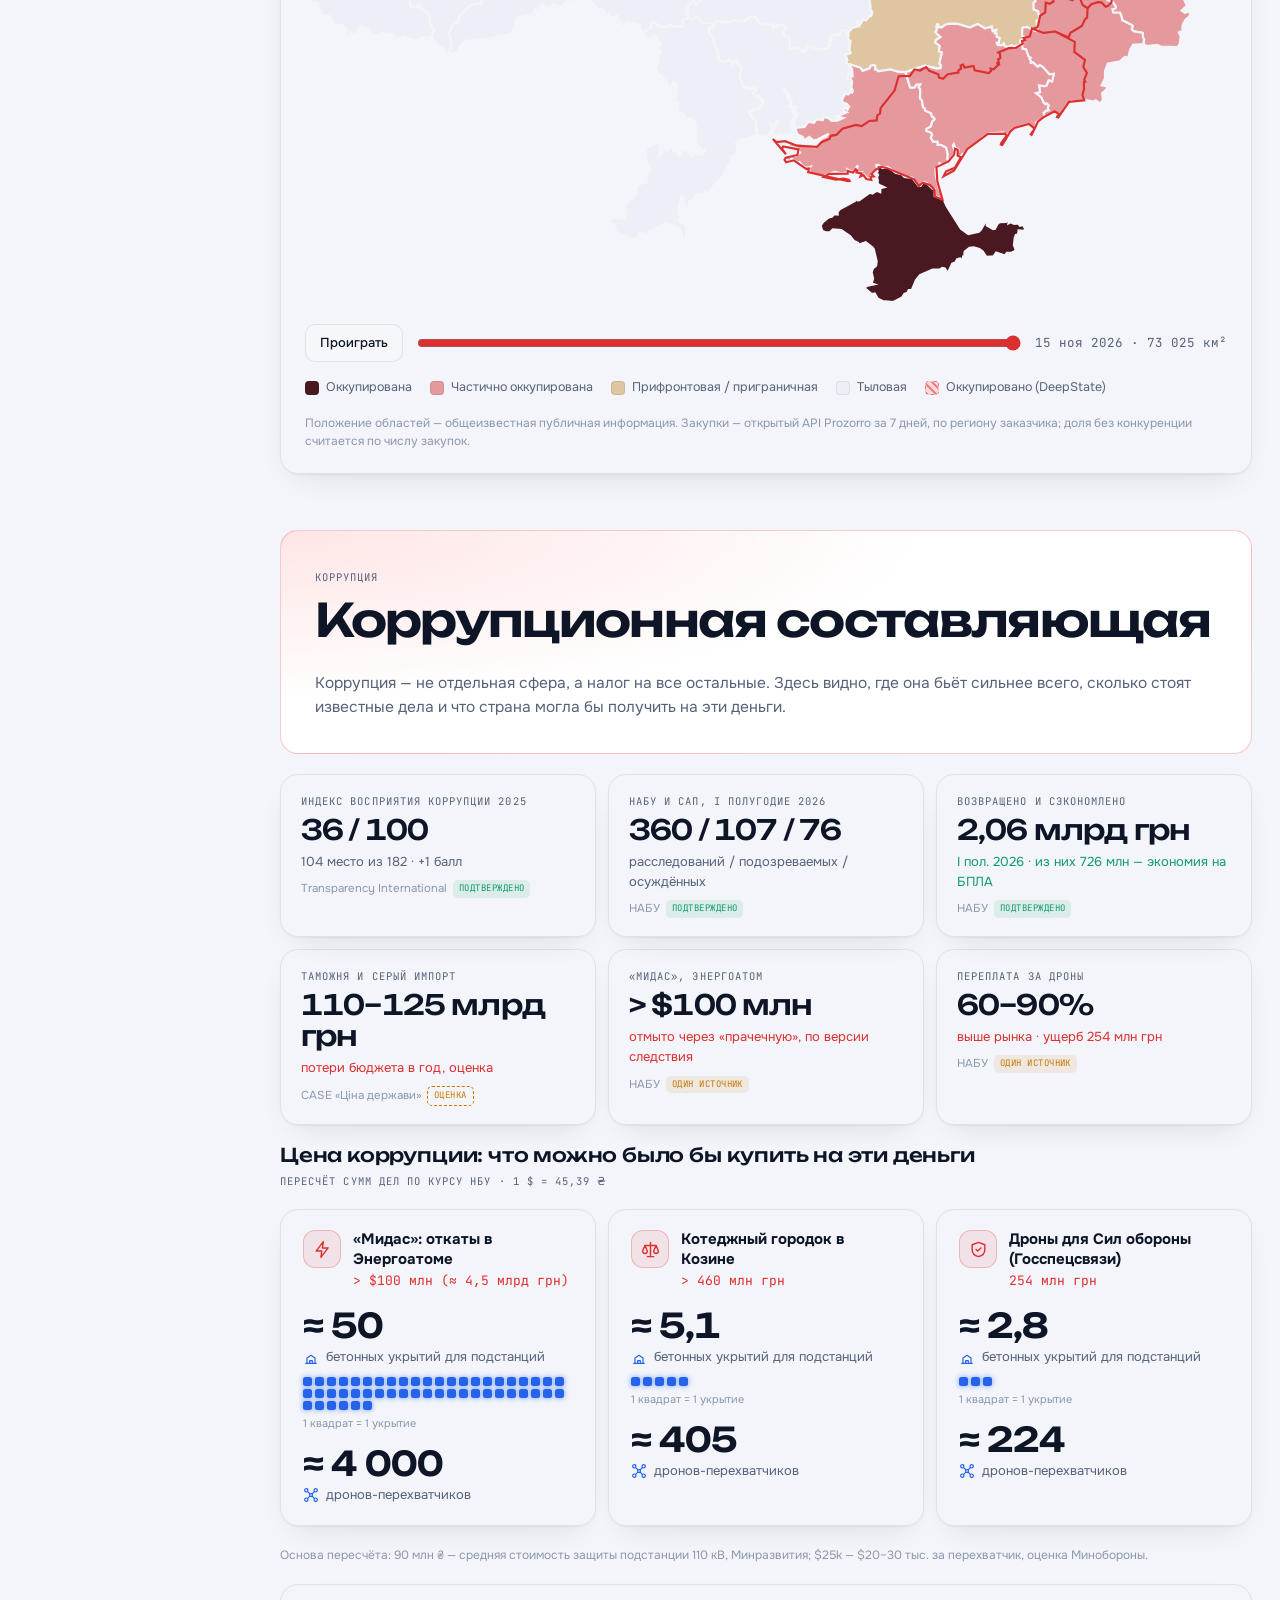
==== commit b3aa829e: "Настоящая карта с линией фронта по неделям, история недели, трекер решений, ночная яркость NASA, вни" ====
--- a/site/index.html
+++ b/site/index.html
@@ -14,7 +14,7 @@
 <meta name="theme-color" content="#07090f">
 <link rel="preconnect" href="https://fonts.googleapis.com">
 <link rel="stylesheet" href="https://fonts.googleapis.com/css2?family=Unbounded:wght@400;500;600;700&family=Onest:wght@400;500;600;700&family=JetBrains+Mono:wght@400;500;600&display=swap">
-<link rel="stylesheet" href="style.css?v=b13b2cc8">
+<link rel="stylesheet" href="style.css?v=0b8f6be0">
 </head>
 <body>
 <div class="shell">
@@ -47,6 +47,6 @@
     </footer>
   </div>
 </div>
-<script src="app.js?v=b1d5ddb6"></script>
+<script src="app.js?v=7a8eb441"></script>
 </body>
 </html>
--- a/site/style.css
+++ b/site/style.css
@@ -525,3 +525,79 @@
 [hidden]{display:none!important}
 .side-foot{padding-top:2px}
 .search-wrap{margin-top:auto}
+
+/* результаты поиска: на компьютере поле внизу панели, поэтому открываются вверх */
+@media (min-width:981px){.search-res{top:auto;bottom:calc(100% + 8px);left:0;width:380px;max-height:70vh;box-shadow:0 20px 50px -12px rgba(0,0,0,.6)}}
+
+.side-nav{z-index:40}
+.search-res{background:var(--surface)}
+
+/* ---------- v7: карта, история недели, решения, медиа, яркость ---------- */
+.map-wrap{position:relative;max-width:900px}
+.umap{display:block;width:100%;height:auto}
+.umap .ob{stroke:var(--bg);stroke-width:1.2;transition:filter .15s}
+.umap .ob:hover{filter:brightness(1.25)}
+.umap .rs-rear{fill:var(--surface-3)} .umap .rs-front{fill:color-mix(in srgb,var(--warn) 35%,var(--surface-3))}
+.umap .rs-partial{fill:color-mix(in srgb,var(--crit) 45%,var(--surface-3))} .umap .rs-occupied{fill:#4a1820}
+.umap .q0{fill:color-mix(in srgb,var(--accent) 12%,var(--surface-3))} .umap .q1{fill:color-mix(in srgb,var(--accent) 30%,var(--surface-3))}
+.umap .q2{fill:color-mix(in srgb,var(--accent) 50%,var(--surface-3))} .umap .q3{fill:color-mix(in srgb,var(--accent) 72%,var(--surface-3))} .umap .q4{fill:var(--accent)}
+.umap .d0{fill:color-mix(in srgb,var(--ok) 45%,var(--surface-3))} .umap .d1{fill:var(--surface-3)} .umap .d2{fill:color-mix(in srgb,var(--warn) 40%,var(--surface-3))}
+.umap .d3{fill:color-mix(in srgb,var(--crit) 50%,var(--surface-3))} .umap .d4{fill:var(--crit)}
+.umap .nd{fill:var(--surface-2)}
+.umap .occ{fill:url(#hatch);stroke:var(--crit);stroke-width:1.2;pointer-events:none}
+.umap .kyiv{fill:var(--wheat);stroke:var(--bg);stroke-width:1.5}
+.umap .ol{fill:var(--ink);font-family:var(--f-mono);font-size:10px;font-weight:600;paint-order:stroke;stroke:var(--bg);stroke-width:3px;pointer-events:none}
+.map-legend i.d0{background:color-mix(in srgb,var(--ok) 45%,var(--surface-3))} .map-legend i.d1{background:var(--surface-3)} .map-legend i.d2{background:color-mix(in srgb,var(--warn) 40%,var(--surface-3))}
+.map-legend i.d3{background:color-mix(in srgb,var(--crit) 50%,var(--surface-3))} .map-legend i.d4{background:var(--crit)}
+.map-legend i.occ-k{background:repeating-linear-gradient(45deg,rgba(255,95,95,.8) 0 2px,rgba(255,95,95,.18) 2px 6px)}
+.map-legend i.rs-occupied{background:#4a1820} .map-legend i.rs-partial{background:color-mix(in srgb,var(--crit) 45%,var(--surface-3))}
+.map-legend i.rs-front{background:color-mix(in srgb,var(--warn) 35%,var(--surface-3))} .map-legend i.rs-rear{background:var(--surface-3)}
+.timeline{display:flex;gap:12px;align-items:center;flex-wrap:wrap}
+.timeline input[type=range]{flex:1;min-width:160px;accent-color:var(--crit)}
+.timeline .mono{font-size:12.5px;color:var(--muted)}
+.story-grid{display:grid;grid-template-columns:minmax(0,1fr) minmax(0,1.1fr);gap:24px;align-items:start}
+.story-steps{display:grid;gap:40vh;padding-block:6vh 30vh}
+.step{padding:22px 24px;display:grid;gap:10px;opacity:.45;transition:opacity .3s,transform .3s}
+.step.on{opacity:1;transform:translateX(4px);border-color:var(--line-2)}
+.step-n{font-family:var(--f-display);font-size:28px;font-weight:600;color:var(--accent);line-height:1}
+.step h3{font-size:19px;line-height:1.25}
+.step p{color:var(--muted);font-size:15px}
+.step-vis-m{display:none}
+.story-stage{position:sticky;top:12vh}
+.stage-in{padding:26px;min-height:420px;display:grid;align-content:center;transition:opacity .16s,transform .16s}
+.stage-in.swap{opacity:0;transform:scale(.98)}
+.sv-num{font-family:var(--f-display);font-size:64px;font-weight:600;letter-spacing:-.04em;line-height:1}
+.sv-num small{font-size:20px;color:var(--muted);font-weight:400}
+.sv-index,.sv-dom{display:grid;gap:14px}
+.sv-bars,.sv-sc{display:grid;gap:8px}
+.sv-bars>div,.sv-sc>div{display:grid;grid-template-columns:96px 1fr 36px;gap:10px;align-items:center;font-size:13px}
+.sv-bars i,.sv-sc i{height:10px;border-radius:5px;background:var(--surface-3);position:relative;overflow:hidden}
+.sv-bars i::after,.sv-sc i::after{content:"";position:absolute;inset:0 auto 0 0;width:var(--w);background:var(--c);border-radius:5px;box-shadow:0 0 10px var(--c);transform-origin:left;animation:growx .7s cubic-bezier(.2,.7,.2,1) both}
+@keyframes growx{from{transform:scaleX(0)}}
+.sv-bars b,.sv-sc b{font-family:var(--f-mono);font-weight:500;text-align:right}
+.sv-sc>div{grid-template-columns:minmax(0,1fr) 120px 44px}
+.sv-dh{display:flex;gap:12px;align-items:center;flex-wrap:wrap}.sv-dh b{font-size:17px}
+.sv-dom ul{list-style:none;margin:0;padding:0;display:grid;gap:8px}
+.sv-dom li{display:grid;grid-template-columns:1fr auto auto;gap:10px;align-items:center;font-size:13px;padding:8px 10px;border-radius:10px;background:var(--surface-2)}
+.sv-dom li span:first-child{color:var(--muted)}
+.sv-ru{display:grid;grid-template-columns:1fr 1fr;gap:10px}
+.sv-ru>div{display:grid;gap:4px;padding:14px;border-radius:12px;background:var(--cb);border:1px solid color-mix(in srgb,var(--c) 30%,transparent)}
+.sv-ru b{font-family:var(--f-display);font-size:22px;font-weight:600}
+.sv-ru span:last-child{font-size:12px;color:var(--muted)}
+.sv-map{display:grid;gap:8px}
+@media (max-width:980px){.story-grid{grid-template-columns:1fr}.story-stage{display:none}.story-steps{gap:14px;padding:0}.step{opacity:1;transform:none}.step-vis-m{display:block;margin-top:8px}}
+.dec-list{padding:8px}
+.dec{display:grid;grid-template-columns:110px auto minmax(0,1fr) auto;gap:12px;align-items:center;padding:12px 14px;border-radius:12px}
+.dec:hover{background:var(--surface-2)}
+.dec-body{display:grid;gap:2px;min-width:0}.dec-body a{text-decoration:none;color:var(--ink);font-weight:500}.dec-body a:hover{color:var(--accent)}
+.dec-date{font-size:12px;color:var(--muted)}
+@media (max-width:640px){.dec{grid-template-columns:auto minmax(0,1fr);}.dec-date{grid-column:1/-1}.dec .pill{grid-column:2;justify-self:start}}
+.signals{display:grid;grid-template-columns:minmax(0,1fr) minmax(0,2fr);gap:12px}
+@media (max-width:980px){.signals{grid-template-columns:1fr}}
+.lights .basis{margin-top:6px}
+.media{padding:18px 20px;display:grid;gap:12px}
+.mbars{display:grid;gap:7px}
+.mb{display:grid;grid-template-columns:92px minmax(0,1fr) 54px 64px 44px;gap:10px;align-items:center;font-size:12.5px}
+.mb-t{height:8px;border-radius:4px;background:var(--surface-3);overflow:hidden}.mb-t i{display:block;height:100%;background:var(--accent)}
+.mb-v{text-align:right}.mb-c{text-align:right;color:var(--muted)}.mb-c.up{color:var(--warn)}.mb-c.down{color:var(--muted)}
+.mb-tone{font-family:var(--f-mono);font-size:11px;text-align:center;border-radius:6px;padding:2px 0;background:var(--cb,var(--surface-2));color:var(--c,var(--muted))}
